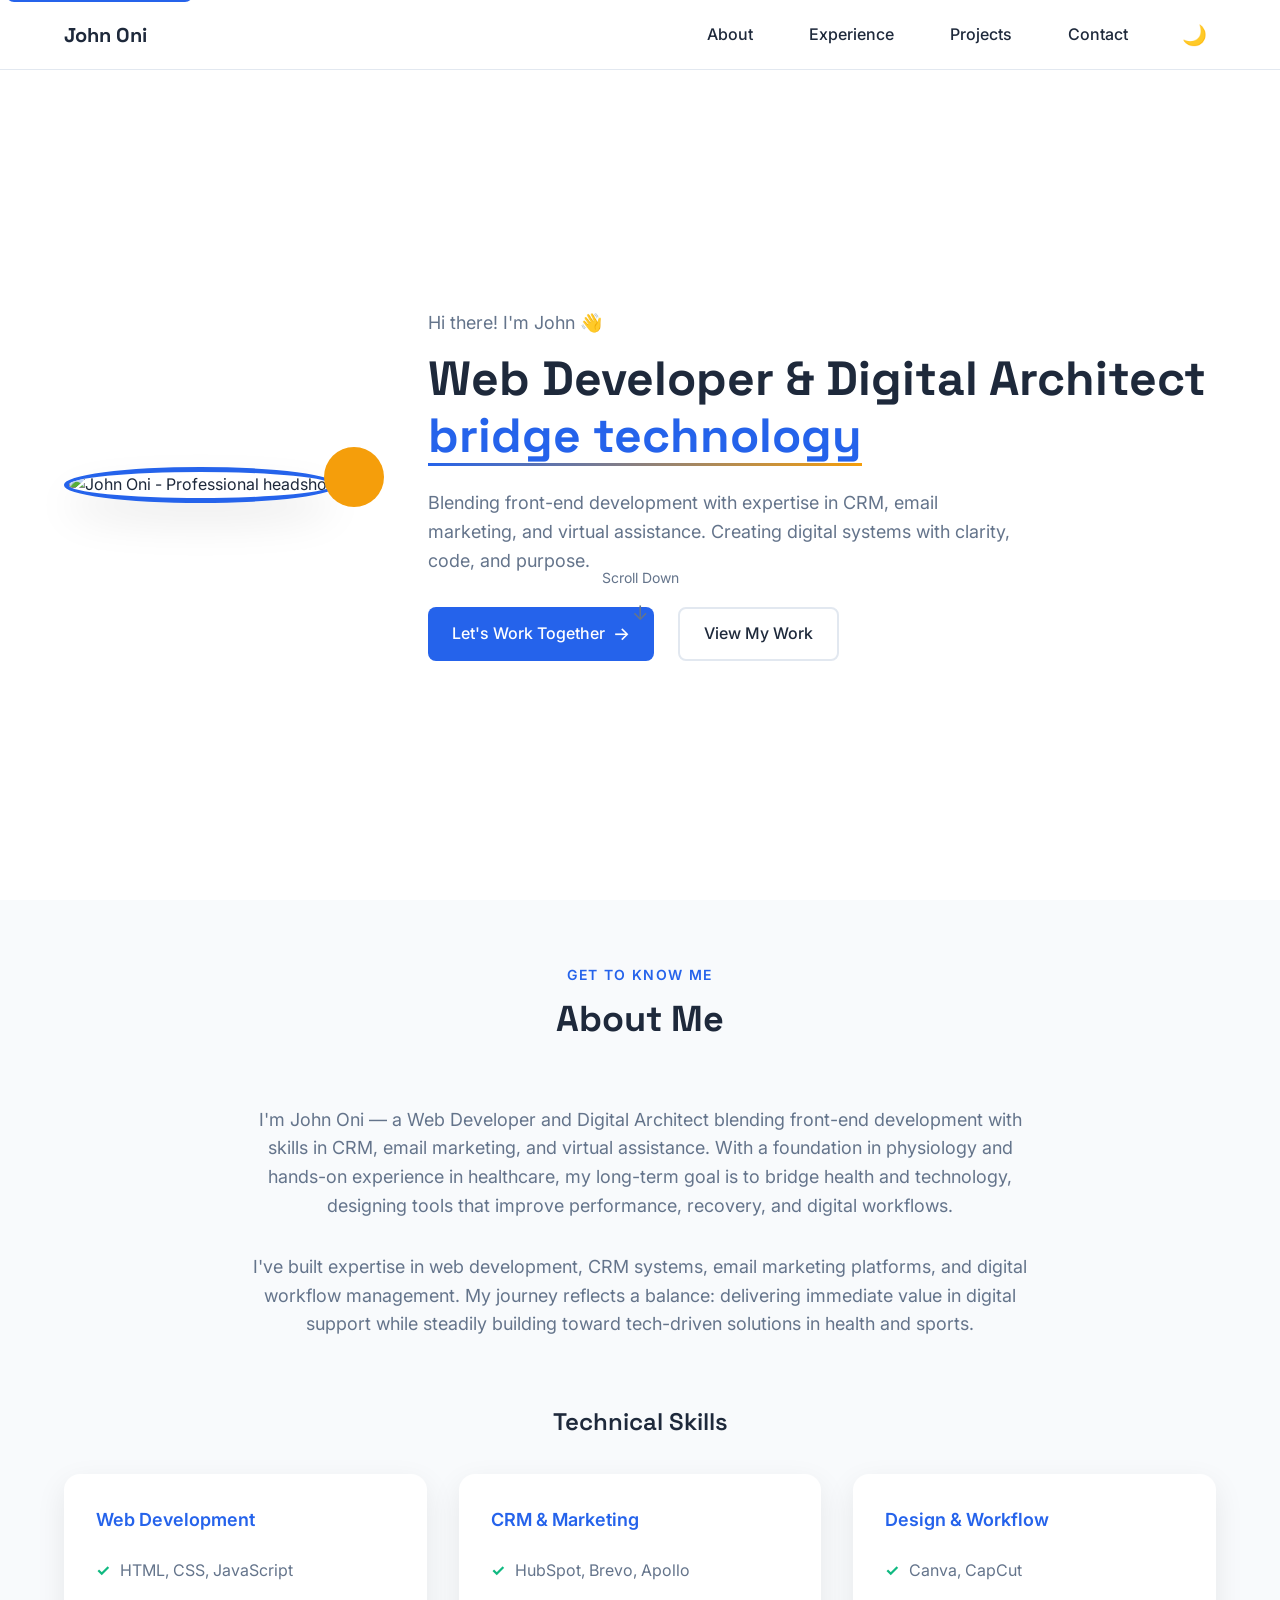
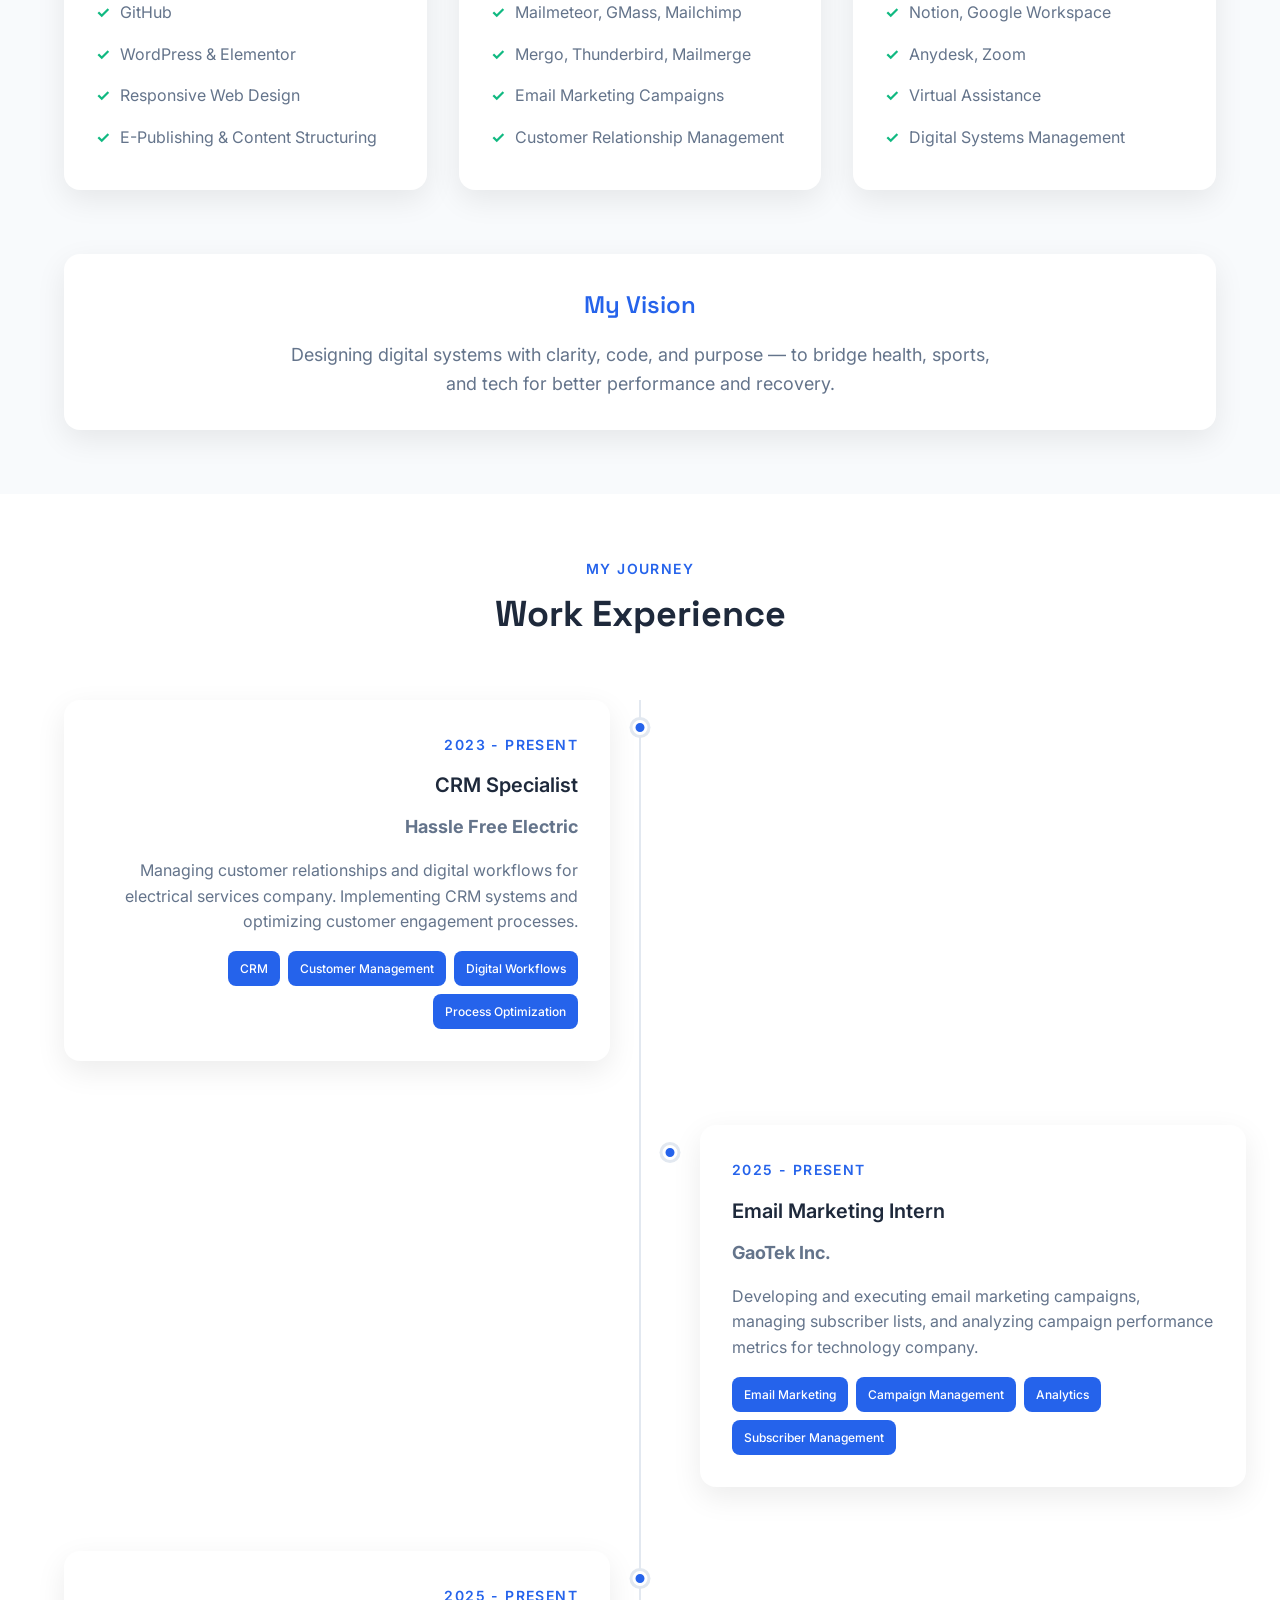
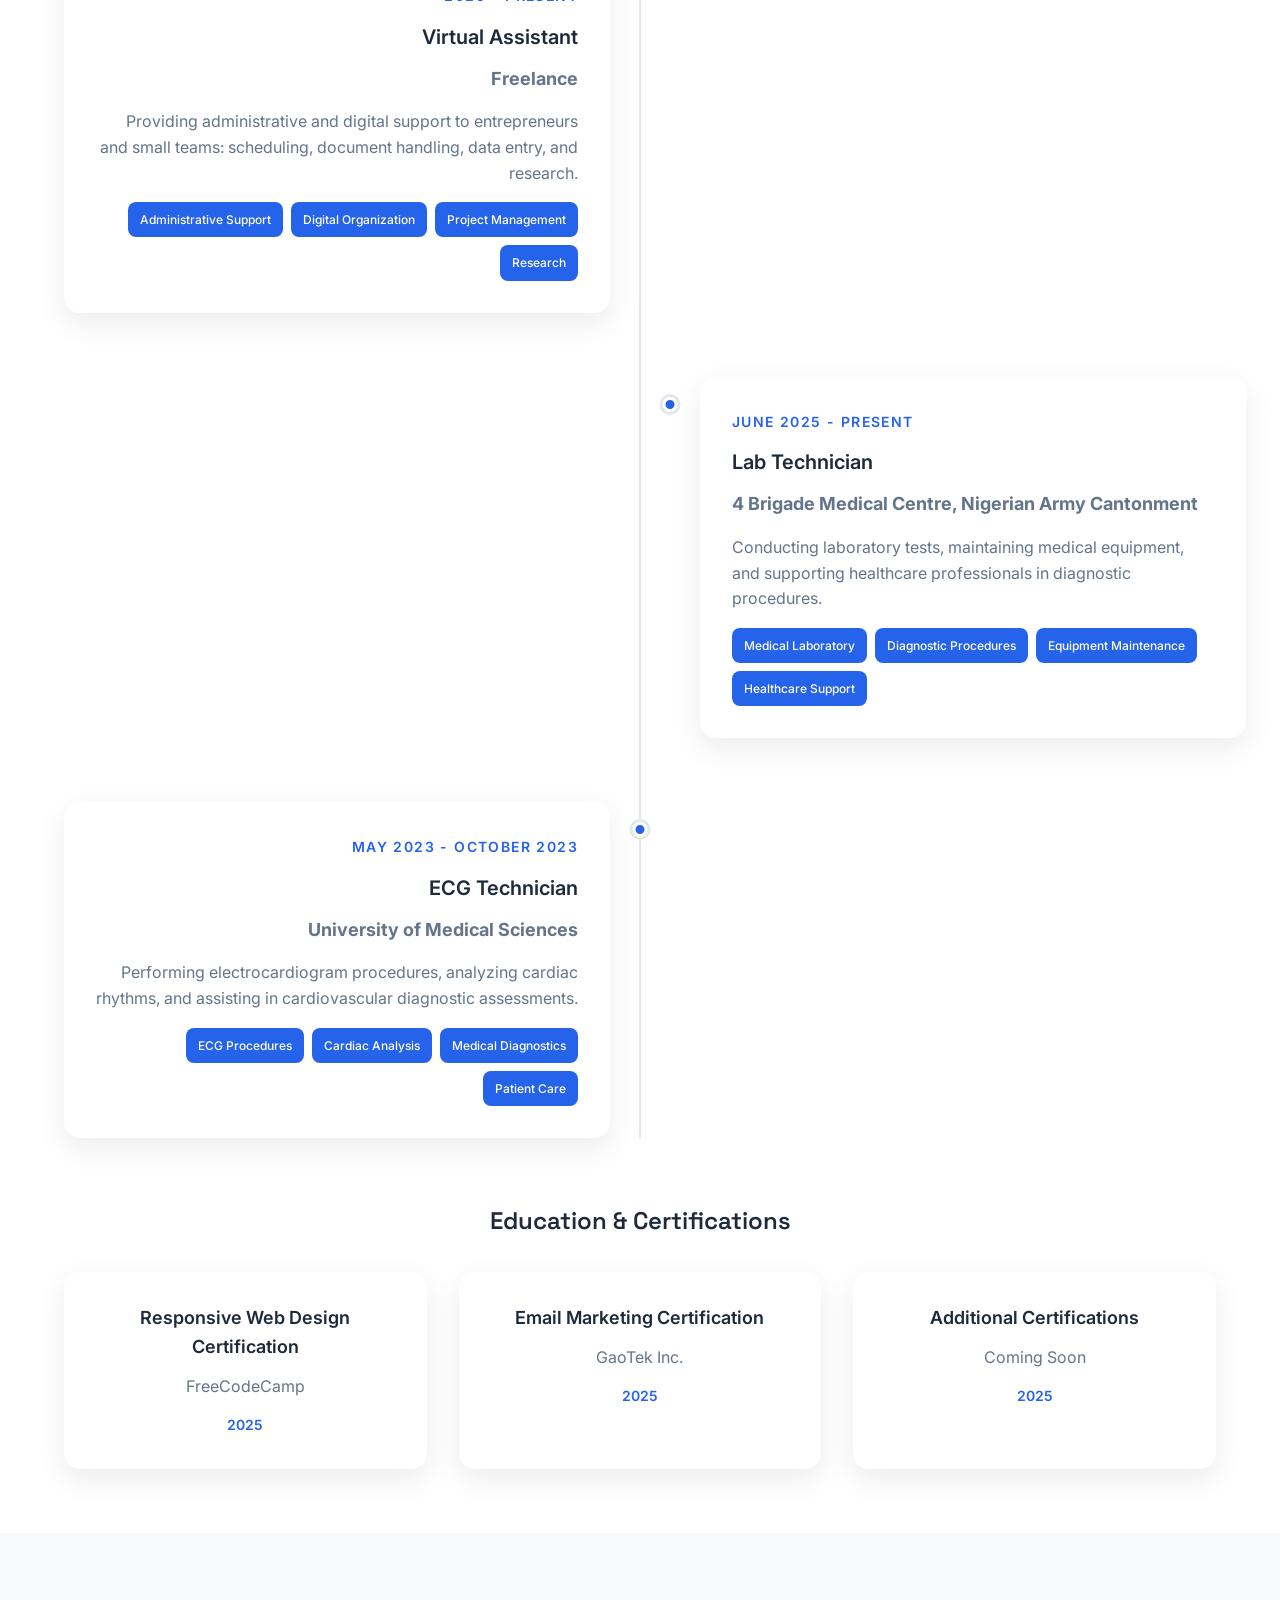
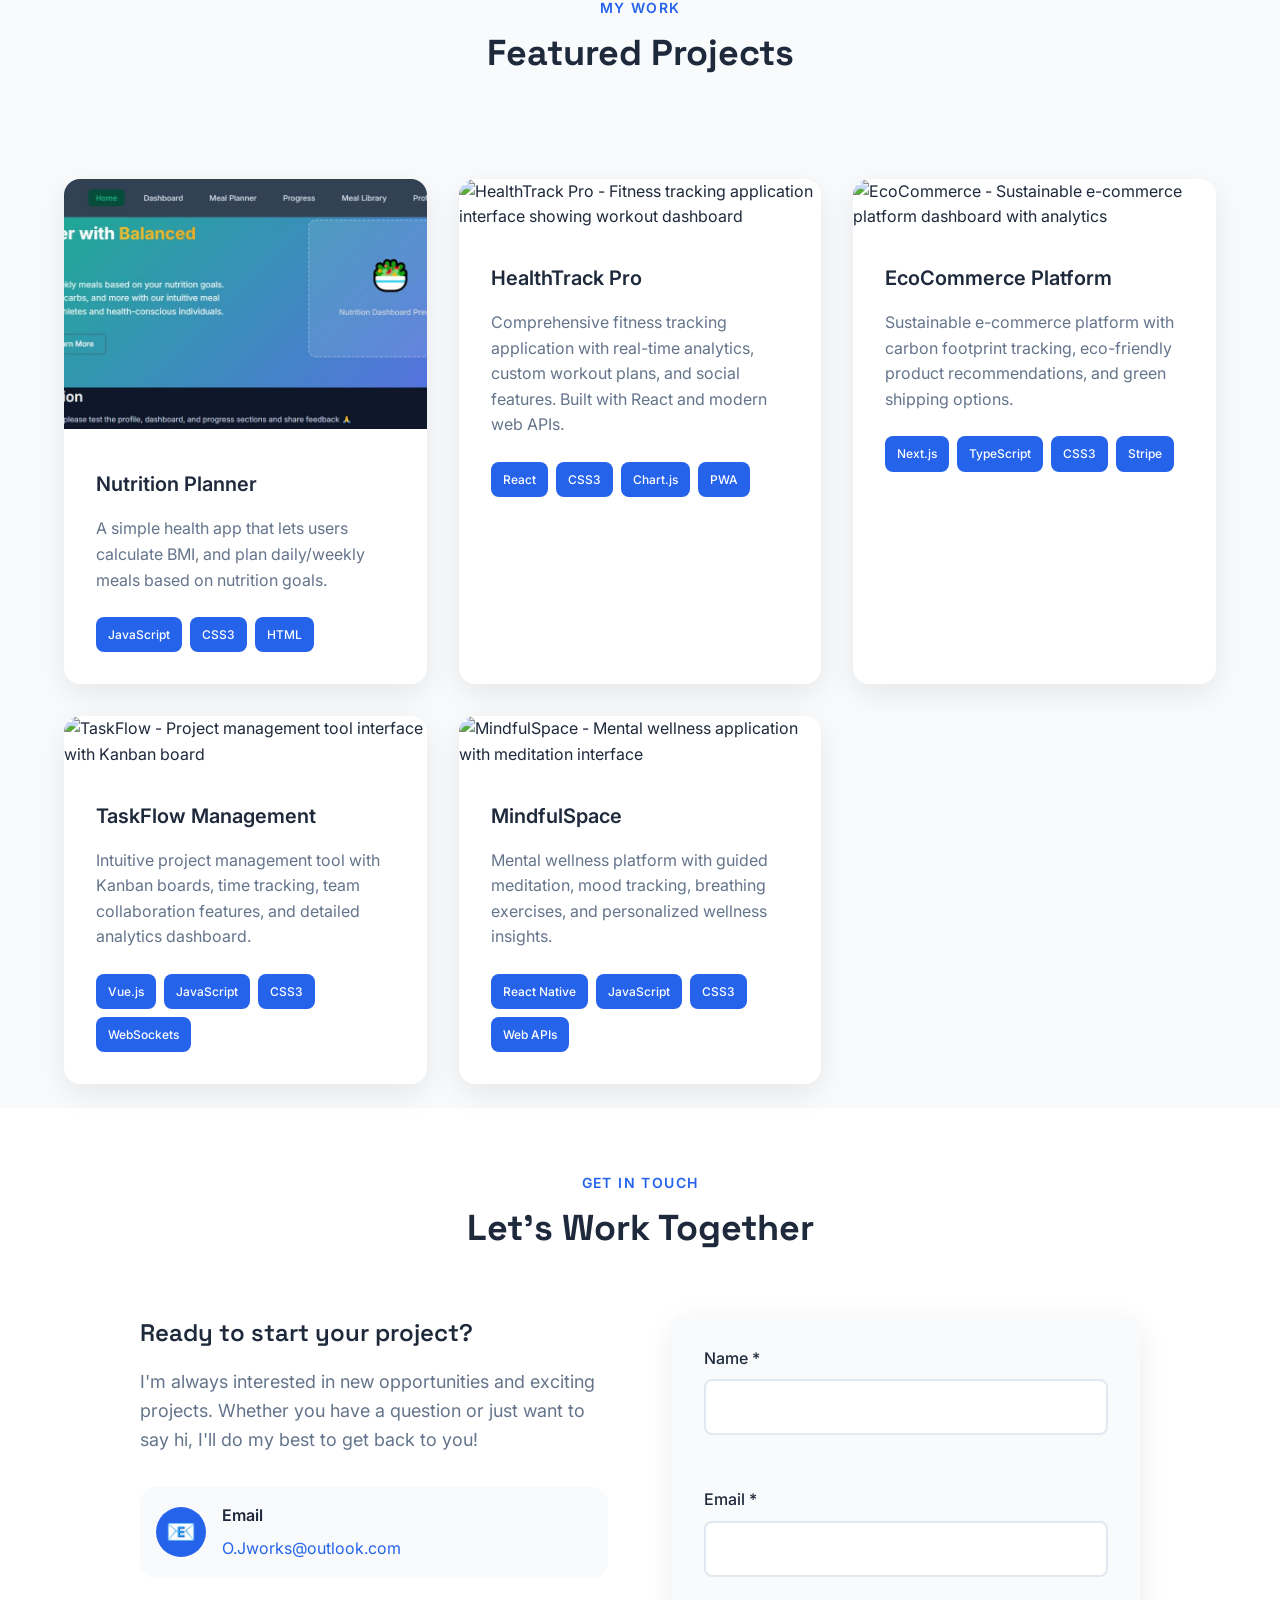
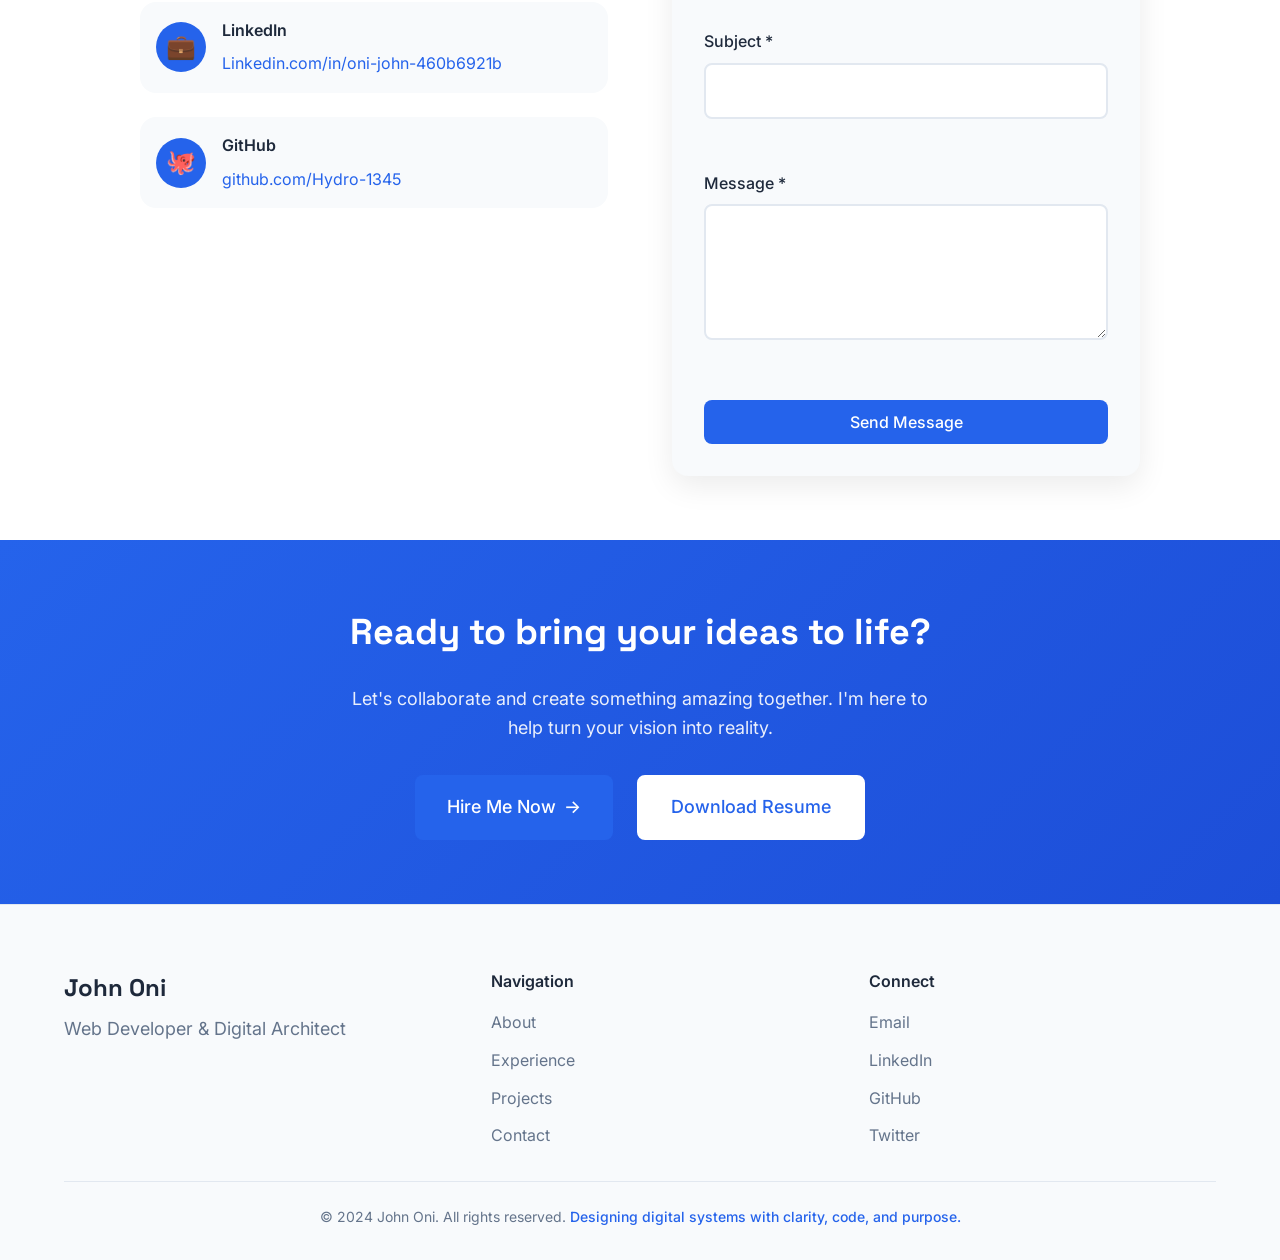
==== index.html @ 1f4ffe69 "Updated Portfolio with Nutrition Planner featured project & with a newly added image folder" ====
<!DOCTYPE html>
<html lang="en">
<head>
    <meta charset="UTF-8">
    <meta name="viewport" content="width=device-width, initial-scale=1.0">
    
    <!-- SEO Meta Tags -->
    <title>John Oni - Web Developer & Digital Architect | Portfolio</title>
    <meta name="description" content="John Oni is a Web Developer and Digital Architect blending front-end development with skills in CRM, email marketing, and virtual assistance. View my projects and get in touch.">
    <meta name="keywords" content="web developer, digital architect, CRM, email marketing, virtual assistant, health tech, JavaScript, HTML, CSS">
    <meta name="author" content="John Oni">
    <meta name="robots" content="index, follow">
    <meta name="theme-color" content="#3b82f6">
    
    <!-- Open Graph Tags -->
    <meta property="og:title" content="John Oni - Web Developer & Digital Architect">
    <meta property="og:description" content="Designing digital systems with clarity, code, and purpose — to bridge health, sports, and tech for better performance and recovery">
    <meta property="og:type" content="website">
    <meta property="og:url" content="https://johnoni.dev">
    <meta property="og:image" content="https://johnoni.dev/assets/profile-image.jpg">
    <meta property="og:image:alt" content="John Oni - Web Developer & Digital Architect">
    <meta property="og:site_name" content="John Oni Portfolio">
    
    <!-- Twitter Card Tags -->
    <meta name="twitter:card" content="summary_large_image">
    <meta name="twitter:title" content="John Oni - Web Developer & Digital Architect">
    <meta name="twitter:description" content="Designing digital systems with clarity, code, and purpose — to bridge health, sports, and tech for better performance and recovery">
    <meta name="twitter:image" content="https://johnoni.dev/assets/profile-image.jpg">
    <meta name="twitter:creator" content="@johnoni">
    
    <!-- Favicon -->
    <link rel="icon" type="image/x-icon" href="/favicon.ico">
    <link rel="apple-touch-icon" sizes="180x180" href="/apple-touch-icon.png">
    <link rel="icon" type="image/png" sizes="32x32" href="/favicon-32x32.png">
    <link rel="icon" type="image/png" sizes="16x16" href="/favicon-16x16.png">
    <link rel="manifest" href="/site.webmanifest">
    
    <!-- Google Fonts -->
    <link rel="preconnect" href="https://fonts.googleapis.com">
    <link rel="preconnect" href="https://fonts.gstatic.com" crossorigin>
    <link href="https://fonts.googleapis.com/css2?family=Inter:wght@300;400;500;600;700&family=Space+Grotesk:wght@400;500;600;700&display=swap" rel="stylesheet">
    
    <!-- Styles -->
    <link rel="stylesheet" href="style.css">
</head>
<body>
    <!-- Skip to content for accessibility -->
    <a href="#main" class="skip-link">Skip to main content</a>
    
    <!-- Header/Navigation -->
    <header class="header" id="header">
        <nav class="nav container" role="navigation" aria-label="Main navigation">
            <div class="nav__data">
                <a href="#home" class="nav__logo" aria-label="Homepage">
                    <span class="logo-text">John Oni</span>
                </a>
                
                <button class="nav__toggle" id="nav-toggle" aria-label="Toggle navigation menu" aria-expanded="false" aria-controls="nav-menu">
                    <span class="nav__toggle-icon"></span>
                    <span class="nav__toggle-icon"></span>
                    <span class="nav__toggle-icon"></span>
                </button>
            </div>
            
            <div class="nav__menu" id="nav-menu" role="menu">
                <ul class="nav__list">
                    <li class="nav__item">
                        <a href="#about" class="nav__link" role="menuitem">About</a>
                    </li>
                    <li class="nav__item">
                        <a href="#experience" class="nav__link" role="menuitem">Experience</a>
                    </li>
                    <li class="nav__item">
                        <a href="#projects" class="nav__link" role="menuitem">Projects</a>
                    </li>
                    <li class="nav__item">
                        <a href="#contact" class="nav__link" role="menuitem">Contact</a>
                    </li>
                    <li class="nav__item">
                        <button class="theme-toggle" id="theme-toggle" aria-label="Toggle dark/light theme">
                            <span class="theme-toggle__icon" aria-hidden="true">🌙</span>
                        </button>
                    </li>
                </ul>
            </div>
        </nav>
    </header>

    <!-- Main Content -->
    <main id="main">
        <!-- Hero Section -->
        <section class="hero section" id="home">
            <div class="hero__container container">
                <div class="hero__content">
                    <div class="hero__image-container">
                        <img src="https://images.unsplash.com/photo-1507003211169-0a1dd7228f2d?w=400&h=400&fit=crop&crop=face&auto=format&q=80" 
                             alt="John Oni - Professional headshot" 
                             class="hero__image"
                             loading="eager"
                             width="400"
                             height="400">
                        <div class="hero__image-decoration" aria-hidden="true"></div>
                    </div>
                    
                    <div class="hero__text">
                        <span class="hero__greeting">Hi there! I'm John 👋</span>
                        <h1 class="hero__title">
                            Web Developer & Digital Architect 
                            <span class="hero__highlight">bridging health, sports, and technology</span>
                        </h1>
                        <p class="hero__description">
                            Blending front-end development with expertise in CRM, email marketing, 
                            and virtual assistance. Creating digital systems with clarity, code, and purpose.
                        </p>
                        
                        <div class="hero__buttons">
                            <a href="#contact" class="btn btn--primary">
                                Let's Work Together
                                <span class="btn__icon" aria-hidden="true">→</span>
                            </a>
                            <a href="#projects" class="btn btn--secondary">
                                View My Work
                            </a>
                        </div>
                    </div>
                </div>
                
                <!-- Scroll indicator -->
                <div class="hero__scroll">
                    <a href="#about" class="hero__scroll-link" aria-label="Scroll to about section">
                        <span class="hero__scroll-text">Scroll Down</span>
                        <div class="hero__scroll-icon" aria-hidden="true">↓</div>
                    </a>
                </div>
            </div>
        </section>

        <!-- About Section -->
        <section class="about section" id="about">
            <div class="container">
                <div class="section__header">
                    <span class="section__subtitle">Get To Know Me</span>
                    <h2 class="section__title">About Me</h2>
                </div>
                
                <div class="about__container">
                    <div class="about__content">
                        <div class="about__text">
                            <p class="about__description">
                                I'm John Oni — a Web Developer and Digital Architect blending front-end development 
                                with skills in CRM, email marketing, and virtual assistance. With a foundation in 
                                physiology and hands-on experience in healthcare, my long-term goal is to bridge 
                                health and technology, designing tools that improve performance, recovery, and digital workflows.
                            </p>
                            <p class="about__description">
                                I've built expertise in web development, CRM systems, email marketing platforms, 
                                and digital workflow management. My journey reflects a balance: delivering immediate 
                                value in digital support while steadily building toward tech-driven solutions in health and sports.
                            </p>
                            
                            <!-- Skills Grid -->
                            <div class="about__skills">
                                <h3 class="skills__title">Technical Skills</h3>
                                <div class="skills__grid">
                                    <div class="skill__category">
                                        <h4 class="skill__category-title">Web Development</h4>
                                        <ul class="skill__list">
                                            <li>HTML, CSS, JavaScript</li>
                                            <li>GitHub</li>
                                            <li>WordPress & Elementor</li>
                                            <li>Responsive Web Design</li>
                                            <li>E-Publishing & Content Structuring</li>
                                        </ul>
                                    </div>
                                    <div class="skill__category">
                                        <h4 class="skill__category-title">CRM & Marketing</h4>
                                        <ul class="skill__list">
                                            <li>HubSpot, Brevo, Apollo</li>
                                            <li>Mailmeteor, GMass, Mailchimp</li>
                                            <li>Mergo, Thunderbird, Mailmerge</li>
                                            <li>Email Marketing Campaigns</li>
                                            <li>Customer Relationship Management</li>
                                        </ul>
                                    </div>
                                    <div class="skill__category">
                                        <h4 class="skill__category-title">Design & Workflow</h4>
                                        <ul class="skill__list">
                                            <li>Canva, CapCut</li>
                                            <li>Notion, Google Workspace</li>
                                            <li>Anydesk, Zoom</li>
                                            <li>Virtual Assistance</li>
                                            <li>Digital Systems Management</li>
                                        </ul>
                                    </div>
                                </div>
                            </div>
                            
                            <!-- Vision Statement -->
                            <div class="about__vision">
                                <h3 class="vision__title">My Vision</h3>
                                <p class="vision__text">
                                    Designing digital systems with clarity, code, and purpose — to bridge health, 
                                    sports, and tech for better performance and recovery.
                                </p>
                            </div>
                        </div>
                    </div>
                </div>
            </div>
        </section>

        <!-- Experience Section -->
        <section class="experience section" id="experience">
            <div class="container">
                <div class="section__header">
                    <span class="section__subtitle">My Journey</span>
                    <h2 class="section__title">Work Experience</h2>
                </div>
                
                <div class="experience__container">
                    <!-- Experience Timeline -->
                    <div class="timeline" role="list">
                        <div class="timeline__item" role="listitem">
                            <div class="timeline__marker" aria-hidden="true"></div>
                            <div class="timeline__content">
                                <time class="timeline__period" datetime="2023">2023 - Present</time>
                                <h3 class="timeline__title">CRM Specialist</h3>
                                <h4 class="timeline__company">Hassle Free Electric</h4>
                                <p class="timeline__description">
                                    Managing customer relationships and digital workflows for electrical services company. 
                                    Implementing CRM systems and optimizing customer engagement processes.
                                </p>
                                <div class="timeline__technologies">
                                    <span class="tech-tag">CRM</span>
                                    <span class="tech-tag">Customer Management</span>
                                    <span class="tech-tag">Digital Workflows</span>
                                    <span class="tech-tag">Process Optimization</span>
                                </div>
                            </div>
                        </div>
                        
                        <div class="timeline__item" role="listitem">
                            <div class="timeline__marker" aria-hidden="true"></div>
                            <div class="timeline__content">
                                <time class="timeline__period" datetime="2025">2025 - Present</time>
                                <h3 class="timeline__title">Email Marketing Intern</h3>
                                <h4 class="timeline__company">GaoTek Inc.</h4>
                                <p class="timeline__description">
                                    Developing and executing email marketing campaigns, managing subscriber lists, 
                                    and analyzing campaign performance metrics for technology company.
                                </p>
                                <div class="timeline__technologies">
                                    <span class="tech-tag">Email Marketing</span>
                                    <span class="tech-tag">Campaign Management</span>
                                    <span class="tech-tag">Analytics</span>
                                    <span class="tech-tag">Subscriber Management</span>
                                </div>
                            </div>
                        </div>
                        
                        <div class="timeline__item" role="listitem">
                            <div class="timeline__marker" aria-hidden="true"></div>
                            <div class="timeline__content">
                                <time class="timeline__period" datetime="2025">2025 - Present</time>
                                <h3 class="timeline__title">Virtual Assistant</h3>
                                <h4 class="timeline__company">Freelance</h4>
                                <p class="timeline__description">
                                    Providing administrative and digital support to entrepreneurs and small teams: 
                                    scheduling, document handling, data entry, and research.
                                </p>
                                <div class="timeline__technologies">
                                    <span class="tech-tag">Administrative Support</span>
                                    <span class="tech-tag">Digital Organization</span>
                                    <span class="tech-tag">Project Management</span>
                                    <span class="tech-tag">Research</span>
                                </div>
                            </div>
                        </div>
                        
                        <div class="timeline__item" role="listitem">
                            <div class="timeline__marker" aria-hidden="true"></div>
                            <div class="timeline__content">
                                <time class="timeline__period" datetime="2025">June 2025 - Present</time>
                                <h3 class="timeline__title">Lab Technician</h3>
                                <h4 class="timeline__company">4 Brigade Medical Centre, Nigerian Army Cantonment</h4>
                                <p class="timeline__description">
                                    Conducting laboratory tests, maintaining medical equipment, and supporting 
                                    healthcare professionals in diagnostic procedures.
                                </p>
                                <div class="timeline__technologies">
                                    <span class="tech-tag">Medical Laboratory</span>
                                    <span class="tech-tag">Diagnostic Procedures</span>
                                    <span class="tech-tag">Equipment Maintenance</span>
                                    <span class="tech-tag">Healthcare Support</span>
                                </div>
                            </div>
                        </div>
                        
                        <div class="timeline__item" role="listitem">
                            <div class="timeline__marker" aria-hidden="true"></div>
                            <div class="timeline__content">
                                <time class="timeline__period" datetime="2023">May 2023 - October 2023</time>
                                <h3 class="timeline__title">ECG Technician</h3>
                                <h4 class="timeline__company">University of Medical Sciences</h4>
                                <p class="timeline__description">
                                    Performing electrocardiogram procedures, analyzing cardiac rhythms, 
                                    and assisting in cardiovascular diagnostic assessments.
                                </p>
                                <div class="timeline__technologies">
                                    <span class="tech-tag">ECG Procedures</span>
                                    <span class="tech-tag">Cardiac Analysis</span>
                                    <span class="tech-tag">Medical Diagnostics</span>
                                    <span class="tech-tag">Patient Care</span>
                                </div>
                            </div>
                        </div>
                    </div>
                    
                    <!-- Education -->
                    <div class="education">
                        <h3 class="education__title">Education & Certifications</h3>
                        <div class="education__grid">
                            <div class="education__item">
                                <h4 class="education__degree">Responsive Web Design Certification</h4>
                                <p class="education__school">FreeCodeCamp</p>
                                <time class="education__period" datetime="2024">2025</time>
                            </div>
                            <div class="education__item">
                                <h4 class="education__degree">Email Marketing Certification</h4>
                                <p class="education__school">GaoTek Inc.</p>
                                <time class="education__period" datetime="2025">2025</time>
                            </div>
                            <div class="education__item">
                                <h4 class="education__degree">Additional Certifications</h4>
                                <p class="education__school">Coming Soon</p>
                                <time class="education__period" datetime="2025">2025</time>
                            </div>
                        </div>
                    </div>
                </div>
            </div>
        </section>

        <!-- Projects Section -->
        <section class="projects section" id="projects">
            <div class="container">
                <div class="section__header">
                    <span class="section__subtitle">My Work</span>
                    <h2 class="section__title">Featured Projects</h2>
                </div>
                
                <div class="projects__container">

  <!-- Project Card 1-->
  <article class="project__card">
    <div class="project__image-container">
        <img src="images/nutrition-planner.jpg" 
             alt="Nutrition Planner page screenshot" 
             class="project__image"
             loading="lazy"
             width="800"
             height="600">
        <div class="project__overlay">
            <div class="project__links">
                <a href="https://hydro-1345.github.io/Nutrition-planner/" 
                   class="project__link" 
                   target="_blank" 
                   rel="noopener noreferrer"
                   aria-label="View MindfulSpace live demo">
                    <span aria-hidden="true">🔗</span> Live Demo
                </a>
                <a href="https://github.com/hydro-1345/Nutrition-planner" 
                   class="project__link" 
                   target="_blank" 
                   rel="noopener noreferrer"
                   aria-label="View MindfulSpace source code">
                    <span aria-hidden="true">🔗</span> View Code
                </a>
            </div>
        </div>
    </div>
    <div class="project__content">
        <h3 class="project__title">Nutrition Planner</h3>
        <p class="project__description">
            A simple health app that lets users calculate BMI, 
            and plan daily/weekly meals based on nutrition goals.
        </p>
        <div class="project__technologies">
            <span class="tech-tag">JavaScript</span>
            <span class="tech-tag">CSS3</span>
            <span class="tech-tag">HTML </span>
        </div>
    </div>
</article>

                    <!-- Project Card 2 -->
                    <article class="project__card">
                        <div class="project__image-container">
                            <img src="https://images.unsplash.com/photo-1551650975-87deedd944c3?w=800&h=600&fit=crop&auto=format&q=80" 
                                 alt="HealthTrack Pro - Fitness tracking application interface showing workout dashboard" 
                                 class="project__image"
                                 loading="lazy"
                                 width="800"
                                 height="600">
                            <div class="project__overlay">
                                <div class="project__links">
                                    <a href="https://healthtrack-demo.vercel.app" 
                                       class="project__link" 
                                       target="_blank" 
                                       rel="noopener noreferrer"
                                       aria-label="View HealthTrack Pro live demo">
                                        <span aria-hidden="true">🔗</span> Live Demo
                                    </a>
                                    <a href="https://github.com/johnoni/healthtrack-pro" 
                                       class="project__link" 
                                       target="_blank" 
                                       rel="noopener noreferrer"
                                       aria-label="View HealthTrack Pro source code">
                                        <span aria-hidden="true">🔗</span> View Code
                                    </a>
                                </div>
                            </div>
                        </div>
                        <div class="project__content">
                            <h3 class="project__title">HealthTrack Pro</h3>
                            <p class="project__description">
                                Comprehensive fitness tracking application with real-time analytics, 
                                custom workout plans, and social features. Built with React and modern web APIs.
                            </p>
                            <div class="project__technologies">
                                <span class="tech-tag">React</span>
                                <span class="tech-tag">CSS3</span>
                                <span class="tech-tag">Chart.js</span>
                                <span class="tech-tag">PWA</span>
                            </div>
                        </div>
                    </article>
                    
                    <!-- Project Card 3 -->
                    <article class="project__card">
                        <div class="project__image-container">
                            <img src="https://images.unsplash.com/photo-1460925895917-afdab827c52f?w=800&h=600&fit=crop&auto=format&q=80" 
                                 alt="EcoCommerce - Sustainable e-commerce platform dashboard with analytics" 
                                 class="project__image"
                                 loading="lazy"
                                 width="800"
                                 height="600">
                            <div class="project__overlay">
                                <div class="project__links">
                                    <a href="https://ecocommerce-demo.netlify.app" 
                                       class="project__link" 
                                       target="_blank" 
                                       rel="noopener noreferrer"
                                       aria-label="View EcoCommerce live demo">
                                        <span aria-hidden="true">🔗</span> Live Demo
                                    </a>
                                    <a href="https://github.com/johnoni/ecocommerce" 
                                       class="project__link" 
                                       target="_blank" 
                                       rel="noopener noreferrer"
                                       aria-label="View EcoCommerce source code">
                                        <span aria-hidden="true">🔗</span> View Code
                                    </a>
                                </div>
                            </div>
                        </div>
                        <div class="project__content">
                            <h3 class="project__title">EcoCommerce Platform</h3>
                            <p class="project__description">
                                Sustainable e-commerce platform with carbon footprint tracking, 
                                eco-friendly product recommendations, and green shipping options.
                            </p>
                            <div class="project__technologies">
                                <span class="tech-tag">Next.js</span>
                                <span class="tech-tag">TypeScript</span>
                                <span class="tech-tag">CSS3</span>
                                <span class="tech-tag">Stripe</span>
                            </div>
                        </div>
                    </article>
                    
                    <!-- Project Card 4 -->
                    <article class="project__card">
                        <div class="project__image-container">
                            <img src="https://images.unsplash.com/photo-1551288049-bebda4e38f71?w=800&h=600&fit=crop&auto=format&q=80" 
                                 alt="TaskFlow - Project management tool interface with Kanban board" 
                                 class="project__image"
                                 loading="lazy"
                                 width="800"
                                 height="600">
                            <div class="project__overlay">
                                <div class="project__links">
                                    <a href="https://taskflow-demo.vercel.app" 
                                       class="project__link" 
                                       target="_blank" 
                                       rel="noopener noreferrer"
                                       aria-label="View TaskFlow live demo">
                                        <span aria-hidden="true">🔗</span> Live Demo
                                    </a>
                                    <a href="https://github.com/johnoni/taskflow" 
                                       class="project__link" 
                                       target="_blank" 
                                       rel="noopener noreferrer"
                                       aria-label="View TaskFlow source code">
                                        <span aria-hidden="true">🔗</span> View Code
                                    </a>
                                </div>
                            </div>
                        </div>
                        <div class="project__content">
                            <h3 class="project__title">TaskFlow Management</h3>
                            <p class="project__description">
                                Intuitive project management tool with Kanban boards, time tracking, 
                                team collaboration features, and detailed analytics dashboard.
                            </p>
                            <div class="project__technologies">
                                <span class="tech-tag">Vue.js</span>
                                <span class="tech-tag">JavaScript</span>
                                <span class="tech-tag">CSS3</span>
                                <span class="tech-tag">WebSockets</span>
                            </div>
                        </div>
                    </article>
                    
                    <!-- Project Card 5-->
                    <article class="project__card">
                        <div class="project__image-container">
                            <img src="https://images.unsplash.com/photo-1512486130939-2c4f79935e4f?w=800&h=600&fit=crop&auto=format&q=80" 
                                 alt="MindfulSpace - Mental wellness application with meditation interface" 
                                 class="project__image"
                                 loading="lazy"
                                 width="800"
                                 height="600">
                            <div class="project__overlay">
                                <div class="project__links">
                                    <a href="https://mindfulspace-demo.netlify.app" 
                                       class="project__link" 
                                       target="_blank" 
                                       rel="noopener noreferrer"
                                       aria-label="View MindfulSpace live demo">
                                        <span aria-hidden="true">🔗</span> Live Demo
                                    </a>
                                    <a href="https://github.com/johnoni/mindfulspace" 
                                       class="project__link" 
                                       target="_blank" 
                                       rel="noopener noreferrer"
                                       aria-label="View MindfulSpace source code">
                                        <span aria-hidden="true">🔗</span> View Code
                                    </a>
                                </div>
                            </div>
                        </div>
                        <div class="project__content">
                            <h3 class="project__title">MindfulSpace</h3>
                            <p class="project__description">
                                Mental wellness platform with guided meditation, mood tracking, 
                                breathing exercises, and personalized wellness insights.
                            </p>
                            <div class="project__technologies">
                                <span class="tech-tag">React Native</span>
                                <span class="tech-tag">JavaScript</span>
                                <span class="tech-tag">CSS3</span>
                                <span class="tech-tag">Web APIs</span>
                            </div>
                        </div>
                    </article>
                </div>
            </div>
        </section>

        <!-- Contact Section -->
        <section class="contact section" id="contact">
            <div class="container">
                <div class="section__header">
                    <span class="section__subtitle">Get In Touch</span>
                    <h2 class="section__title">Let's Work Together</h2>
                </div>
                
                <div class="contact__container">
                    <div class="contact__content">
                        <div class="contact__info">
                            <h3 class="contact__info-title">Ready to start your project?</h3>
                            <p class="contact__info-description">
                                I'm always interested in new opportunities and exciting projects. 
                                Whether you have a question or just want to say hi, I'll do my best 
                                to get back to you!
                            </p>
                            
                            <div class="contact__details">
                                <div class="contact__detail">
                                    <span class="contact__detail-icon" aria-hidden="true">📧</span>
                                    <div class="contact__detail-info">
                                        <h4 class="contact__detail-title">Email</h4>
                                        <a href="mailto:O.Jworks@outlook.com" class="contact__detail-link">
                                            O.Jworks@outlook.com
                                        </a>
                                    </div>
                                </div>
                                
                                <div class="contact__detail">
                                    <span class="contact__detail-icon" aria-hidden="true">💼</span>
                                    <div class="contact__detail-info">
                                        <h4 class="contact__detail-title">LinkedIn</h4>
                                        <a href="https://www.linkedin.com/in/oni-john-460b6921b" 
                                           class="contact__detail-link" 
                                           target="_blank" 
                                           rel="noopener noreferrer">
                                           Linkedin.com/in/oni-john-460b6921b
                                        </a>
                                    </div>
                                </div>
                                
                                <div class="contact__detail">
                                    <span class="contact__detail-icon" aria-hidden="true">🐙</span>
                                    <div class="contact__detail-info">
                                        <h4 class="contact__detail-title">GitHub</h4>
                                        <a href="https://github.com/Hydro-1345" 
                                           class="contact__detail-link" 
                                           target="_blank" 
                                           rel="noopener noreferrer">
                                            github.com/Hydro-1345
                                        </a>
                                    </div>
                                </div>
                            </div>
                        </div>
                        
                        <div class="contact__form-container">
                            <form action="https://formspree.io/f/xnnbovvz" method="POST" class="contact__form" id="contact-form">
                                <!-- Hidden fields for Formspree -->
                                <input type="hidden" name="_next" value="https://johnoni.dev/#contact">
                                <input type="hidden" name="_subject" value="New Contact Form Submission - John Oni Portfolio">
                                <input type="hidden" name="_captcha" value="false">
                                <input type="hidden" name="_template" value="table">
                                
                                <div class="form__group">
                                    <label for="name" class="form__label">Name *</label>
                                    <input type="text" 
                                           id="name" 
                                           name="name" 
                                           class="form__input" 
                                           required 
                                           aria-describedby="name-error"
                                           autocomplete="name">
                                    <span class="form__error" id="name-error" role="alert"></span>
                                </div>
                                
                                <div class="form__group">
                                    <label for="email" class="form__label">Email *</label>
                                    <input type="email" 
                                           id="email" 
                                           name="email" 
                                           class="form__input" 
                                           required 
                                           aria-describedby="email-error"
                                           autocomplete="email">
                                    <span class="form__error" id="email-error" role="alert"></span>
                                </div>
                                
                                <div class="form__group">
                                    <label for="subject" class="form__label">Subject *</label>
                                    <input type="text" 
                                           id="subject" 
                                           name="subject" 
                                           class="form__input" 
                                           required 
                                           aria-describedby="subject-error">
                                    <span class="form__error" id="subject-error" role="alert"></span>
                                </div>
                                
                                <div class="form__group">
                                    <label for="message" class="form__label">Message *</label>
                                    <textarea id="message" 
                                              name="message" 
                                              class="form__textarea" 
                                              rows="5" 
                                              required 
                                              aria-describedby="message-error"></textarea>
                                    <span class="form__error" id="message-error" role="alert"></span>
                                </div>
                                
                                <button type="submit" class="btn btn--primary btn--full">
                                    <span class="btn__text">Send Message</span>
                                    <span class="btn__loader" style="display: none;" aria-hidden="true">Sending...</span>
                                </button>
                            </form>
                            
                            <div class="form__success" id="form-success" style="display: none;" role="alert">
                                <span class="success__icon" aria-hidden="true">✅</span>
                                <h3 class="success__title">Message Sent!</h3>
                                <p class="success__text">Thank you for your message. I'll get back to you soon!</p>
                            </div>
                        </div>
                    </div>
                </div>
            </div>
        </section>

        <!-- Call to Action Section -->
        <section class="cta section">
            <div class="container">
                <div class="cta__container">
                    <div class="cta__content">
                        <h2 class="cta__title">Ready to bring your ideas to life?</h2>
                        <p class="cta__description">
                            Let's collaborate and create something amazing together. 
                            I'm here to help turn your vision into reality.
                        </p>
                        <div class="cta__buttons">
                            <a href="#contact" class="btn btn--primary btn--large">
                                Hire Me Now
                                <span class="btn__icon" aria-hidden="true">→</span>
                            </a>
                            <a href="https://drive.google.com/file/d/10hi72KJ4sBc6tMkFU8zopzUc_ti67kyt/view?usp=drivesdk" 
                               class="btn btn--secondary btn--large" 
                               download="John-Oni-Resume.pdf"
                               aria-label="Download John Oni's resume (PDF)">
                                Download Resume
                            </a>
                        </div>
                    </div>
                </div>
            </div>
        </section>
    </main>

    <!-- Footer -->
    <footer class="footer">
        <div class="container">
            <div class="footer__container">
                <div class="footer__content">
                    <div class="footer__brand">
                        <h3 class="footer__title">John Oni</h3>
                        <p class="footer__subtitle">Web Developer & Digital Architect</p>
                    </div>
                    
                    <nav class="footer__links" aria-label="Footer navigation">
                        <div class="footer__group">
                            <h4 class="footer__group-title">Navigation</h4>
                            <ul class="footer__list">
                                <li><a href="#about" class="footer__link">About</a></li>
                                <li><a href="#experience" class="footer__link">Experience</a></li>
                                <li><a href="#projects" class="footer__link">Projects</a></li>
                                <li><a href="#contact" class="footer__link">Contact</a></li>
                            </ul>
                        </div>
                        
                        <div class="footer__group">
                            <h4 class="footer__group-title">Connect</h4>
                            <ul class="footer__list">
                                <li>
                                    <a href="mailto:O.Jworks@outlook.com" class="footer__link">
                                        Email
                                    </a>
                                </li>
                                <li>
                                    <a href="https://www.linkedin.com/in/oni-john-460b6921b" 
                                       class="footer__link" 
                                       target="_blank" 
                                       rel="noopener noreferrer">
                                        LinkedIn
                                    </a>
                                </li>
                                <li>
                                    <a href="https://github.com/Hydro-1345" 
                                       class="footer__link" 
                                       target="_blank" 
                                       rel="noopener noreferrer">
                                        GitHub
                                    </a>
                                </li>
                                <li>
                                    <a href="https://twitter.com/johnayodele23" 
                                       class="footer__link" 
                                       target="_blank" 
                                       rel="noopener noreferrer">
                                        Twitter
                                    </a>
                                </li>
                            </ul>
                        </div>
                    </nav>
                </div>
                
                <div class="footer__bottom">
                    <p class="footer__copy">
                        © 2024 John Oni. All rights reserved. 
                        <span class="footer__tagline">Designing digital systems with clarity, code, and purpose.</span>
                    </p>
                </div>
            </div>
        </div>
    </footer>

    <!-- Back to top button -->
    <button class="back-to-top" id="back-to-top" aria-label="Back to top">
        <span aria-hidden="true">↑</span>
    </button>

    <!-- JavaScript -->
    <script src="script.js"></script>
</body>
</html>
---- style.css ----
/* ===== CSS CUSTOM PROPERTIES ===== */
:root {
  /* Colors */
  --primary-color: #2563eb;
  --primary-color-alt: #1d4ed8;
  --secondary-color: #64748b;
  --accent-color: #f59e0b;
  --success-color: #10b981;
  --error-color: #ef4444;
  
  /* Light theme colors */
  --bg-color: #ffffff;
  --bg-color-alt: #f8fafc;
  --text-color: #1e293b;
  --text-color-light: #64748b;
  --border-color: #e2e8f0;
  --shadow-color: rgba(0, 0, 0, 0.08);
  --shadow-color-hover: rgba(0, 0, 0, 0.12);
  
  /* Typography */
  --font-family: 'Inter', -apple-system, BlinkMacSystemFont, 'Segoe UI', Roboto, sans-serif;
  --font-family-heading: 'Space Grotesk', -apple-system, BlinkMacSystemFont, 'Segoe UI', Roboto, sans-serif;
  --font-size-xs: 0.75rem;
  --font-size-sm: 0.875rem;
  --font-size-base: 1rem;
  --font-size-lg: 1.125rem;
  --font-size-xl: 1.25rem;
  --font-size-2xl: 1.5rem;
  --font-size-3xl: 1.875rem;
  --font-size-4xl: 2.25rem;
  --font-size-5xl: 3rem;
  
  /* Spacing */
  --spacing-xs: 0.5rem;
  --spacing-sm: 0.75rem;
  --spacing-md: 1rem;
  --spacing-lg: 1.5rem;
  --spacing-xl: 2rem;
  --spacing-2xl: 3rem;
  --spacing-3xl: 4rem;
  
  /* Layout */
  --container-width: 1200px;
  --border-radius: 0.5rem;
  --border-radius-lg: 1rem;
  --transition: all 0.3s cubic-bezier(0.4, 0, 0.2, 1);
  --header-height: 70px;
  
  /* Z-index */
  --z-tooltip: 10;
  --z-fixed: 100;
  --z-modal: 1000;
}

/* Dark theme */
[data-theme="dark"] {
  --bg-color: #0f172a;
  --bg-color-alt: #1e293b;
  --text-color: #f1f5f9;
  --text-color-light: #94a3b8;
  --border-color: #334155;
  --shadow-color: rgba(0, 0, 0, 0.25);
  --shadow-color-hover: rgba(0, 0, 0, 0.35);
}

/* ===== BASE STYLES ===== */
*,
*::before,
*::after {
  margin: 0;
  padding: 0;
  box-sizing: border-box;
}

html {
  scroll-behavior: smooth;
  font-size: 16px;
  -webkit-text-size-adjust: 100%;
  text-size-adjust: 100%;
}

body {
  font-family: var(--font-family);
  font-size: var(--font-size-base);
  color: var(--text-color);
  background-color: var(--bg-color);
  line-height: 1.6;
  transition: var(--transition);
  -webkit-font-smoothing: antialiased;
  -moz-osx-font-smoothing: grayscale;
  text-rendering: optimizeLegibility;
}

/* ===== ACCESSIBILITY ===== */
.skip-link {
  position: absolute;
  top: -40px;
  left: 6px;
  background: var(--primary-color);
  color: white;
  padding: 8px 16px;
  text-decoration: none;
  border-radius: var(--border-radius);
  z-index: var(--z-modal);
  font-weight: 500;
  transition: top 0.3s ease;
}

.skip-link:focus {
  top: 6px;
}

/* Focus styles for better accessibility */
:focus-visible {
  outline: 2px solid var(--primary-color);
  outline-offset: 2px;
}

/* Remove focus outline for mouse users */
:focus:not(:focus-visible) {
  outline: none;
}

/* ===== UTILITY CLASSES ===== */
.container {
  max-width: var(--container-width);
  margin: 0 auto;
  padding: 0 var(--spacing-lg);
  width: 100%;
}

.section {
  padding: var(--spacing-3xl) 0;
}

.section__header {
  text-align: center;
  margin-bottom: var(--spacing-3xl);
}

.section__subtitle {
  font-size: var(--font-size-sm);
  font-weight: 600;
  color: var(--primary-color);
  text-transform: uppercase;
  letter-spacing: 0.1em;
  margin-bottom: var(--spacing-sm);
  display: block;
}

.section__title {
  font-family: var(--font-family-heading);
  font-size: var(--font-size-4xl);
  font-weight: 700;
  color: var(--text-color);
  margin-bottom: var(--spacing-lg);
  line-height: 1.2;
}

/* ===== BUTTONS ===== */
.btn {
  display: inline-flex;
  align-items: center;
  justify-content: center;
  gap: var(--spacing-xs);
  padding: var(--spacing-sm) var(--spacing-lg);
  border: none;
  border-radius: var(--border-radius);
  font-size: var(--font-size-base);
  font-weight: 500;
  text-decoration: none;
  cursor: pointer;
  transition: var(--transition);
  position: relative;
  overflow: hidden;
  min-height: 44px;
  min-width: 44px;
  font-family: inherit;
}

.btn--primary {
  background: var(--primary-color);
  color: white;
}

.btn--primary:hover,
.btn--primary:focus-visible {
  background: var(--primary-color-alt);
  transform: translateY(-2px);
  box-shadow: 0 10px 25px var(--shadow-color-hover);
}

.btn--secondary {
  background: transparent;
  color: var(--text-color);
  border: 2px solid var(--border-color);
}

.btn--secondary:hover,
.btn--secondary:focus-visible {
  background: var(--bg-color-alt);
  transform: translateY(-2px);
}

.btn--large {
  padding: var(--spacing-md) var(--spacing-xl);
  font-size: var(--font-size-lg);
}

.btn--full {
  width: 100%;
}

.btn__icon {
  font-size: var(--font-size-lg);
  transition: var(--transition);
}

.btn:hover .btn__icon {
  transform: translateX(4px);
}

/* ===== HEADER & NAVIGATION ===== */
.header {
  position: fixed;
  top: 0;
  left: 0;
  width: 100%;
  background: rgba(255, 255, 255, 0.95);
  backdrop-filter: blur(10px);
  -webkit-backdrop-filter: blur(10px);
  border-bottom: 1px solid var(--border-color);
  z-index: var(--z-fixed);
  height: var(--header-height);
  transition: var(--transition);
}

[data-theme="dark"] .header {
  background: rgba(15, 23, 42, 0.95);
}

.nav {
  height: var(--header-height);
  display: flex;
  justify-content: space-between;
  align-items: center;
}

.nav__logo {
  font-family: var(--font-family-heading);
  font-size: var(--font-size-xl);
  font-weight: 700;
  color: var(--text-color);
  text-decoration: none;
  transition: var(--transition);
}

.nav__logo:hover,
.nav__logo:focus-visible {
  color: var(--primary-color);
}

.nav__menu {
  display: flex;
  align-items: center;
}

.nav__list {
  display: flex;
  align-items: center;
  gap: var(--spacing-xl);
  list-style: none;
}

.nav__link {
  color: var(--text-color);
  text-decoration: none;
  font-weight: 500;
  padding: var(--spacing-xs) var(--spacing-sm);
  border-radius: var(--border-radius);
  transition: var(--transition);
  position: relative;
}

.nav__link:hover,
.nav__link:focus-visible {
  color: var(--primary-color);
  background: var(--bg-color-alt);
}

.nav__link::after {
  content: '';
  position: absolute;
  bottom: -4px;
  left: 50%;
  width: 0;
  height: 2px;
  background: var(--primary-color);
  transition: var(--transition);
  transform: translateX(-50%);
}

.nav__link:hover::after {
  width: 80%;
}

/* Theme toggle button */
.theme-toggle {
  background: none;
  border: none;
  font-size: var(--font-size-xl);
  cursor: pointer;
  padding: var(--spacing-xs);
  border-radius: var(--border-radius);
  transition: var(--transition);
  min-height: 44px;
  min-width: 44px;
  display: flex;
  align-items: center;
  justify-content: center;
  color: var(--text-color);
}

.theme-toggle:hover,
.theme-toggle:focus-visible {
  background: var(--bg-color-alt);
  transform: scale(1.1);
}

/* Mobile navigation */
.nav__toggle {
  display: none;
  flex-direction: column;
  cursor: pointer;
  gap: 4px;
  padding: var(--spacing-xs);
  min-height: 44px;
  min-width: 44px;
  justify-content: center;
  background: none;
  border: none;
}

.nav__toggle-icon {
  width: 25px;
  height: 3px;
  background: var(--text-color);
  transition: var(--transition);
  border-radius: 2px;
}

/* Mobile navigation states */
.nav__toggle.active .nav__toggle-icon:nth-child(1) {
  transform: rotate(45deg) translate(6px, 6px);
}

.nav__toggle.active .nav__toggle-icon:nth-child(2) {
  opacity: 0;
}

.nav__toggle.active .nav__toggle-icon:nth-child(3) {
  transform: rotate(-45deg) translate(6px, -6px);
}

/* ===== HERO SECTION ===== */
.hero {
  padding-top: calc(var(--header-height) + var(--spacing-3xl));
  min-height: 100vh;
  display: flex;
  align-items: center;
  position: relative;
}

.hero__container {
  position: relative;
}

.hero__content {
  display: grid;
  grid-template-columns: 300px 1fr;
  gap: var(--spacing-3xl);
  align-items: center;
}

.hero__image-container {
  position: relative;
}

.hero__image {
  width: 300px;
  height: 300px;
  border-radius: 50%;
  object-fit: cover;
  border: 5px solid var(--primary-color);
  box-shadow: 0 20px 40px var(--shadow-color);
  transition: var(--transition);
}

.hero__image:hover {
  transform: scale(1.05);
  box-shadow: 0 25px 50px var(--shadow-color-hover);
}

.hero__image-decoration {
  position: absolute;
  top: -20px;
  right: -20px;
  width: 60px;
  height: 60px;
  background: var(--accent-color);
  border-radius: 50%;
  animation: float 3s ease-in-out infinite;
}

@keyframes float {
  0%, 100% { transform: translateY(0px); }
  50% { transform: translateY(-15px); }
}

.hero__greeting {
  font-size: var(--font-size-lg);
  color: var(--text-color-light);
  margin-bottom: var(--spacing-sm);
  display: block;
}

.hero__title {
  font-family: var(--font-family-heading);
  font-size: var(--font-size-5xl);
  font-weight: 700;
  line-height: 1.2;
  margin-bottom: var(--spacing-lg);
  color: var(--text-color);
}

.hero__highlight {
  color: var(--primary-color);
  position: relative;
}

.hero__highlight::after {
  content: '';
  position: absolute;
  bottom: 0;
  left: 0;
  width: 100%;
  height: 3px;
  background: linear-gradient(90deg, var(--primary-color), var(--accent-color));
  animation: highlight 2s ease-in-out infinite;
}

@keyframes highlight {
  0%, 100% { opacity: 0.7; }
  50% { opacity: 1; }
}

.hero__description {
  font-size: var(--font-size-lg);
  color: var(--text-color-light);
  margin-bottom: var(--spacing-xl);
  max-width: 600px;
}

.hero__buttons {
  display: flex;
  gap: var(--spacing-lg);
  flex-wrap: wrap;
}

.hero__scroll {
  position: absolute;
  bottom: var(--spacing-xl);
  left: 50%;
  transform: translateX(-50%);
}

.hero__scroll-link {
  display: flex;
  flex-direction: column;
  align-items: center;
  text-decoration: none;
  color: var(--text-color-light);
  font-size: var(--font-size-sm);
  transition: var(--transition);
}

.hero__scroll-link:hover,
.hero__scroll-link:focus-visible {
  color: var(--primary-color);
}

.hero__scroll-icon {
  font-size: var(--font-size-xl);
  margin-top: var(--spacing-xs);
  animation: bounce 2s infinite;
}

@keyframes bounce {
  0%, 20%, 50%, 80%, 100% { transform: translateY(0); }
  40% { transform: translateY(-10px); }
  60% { transform: translateY(-5px); }
}

/* ===== ABOUT SECTION ===== */
.about {
  background: var(--bg-color-alt);
}

.about__description {
  font-size: var(--font-size-lg);
  color: var(--text-color-light);
  margin-bottom: var(--spacing-xl);
  max-width: 800px;
  margin-left: auto;
  margin-right: auto;
  text-align: center;
}

.about__skills {
  margin-top: var(--spacing-3xl);
}

.skills__title {
  font-family: var(--font-family-heading);
  font-size: var(--font-size-2xl);
  font-weight: 600;
  text-align: center;
  margin-bottom: var(--spacing-xl);
  color: var(--text-color);
}

.skills__grid {
  display: grid;
  grid-template-columns: repeat(auto-fit, minmax(300px, 1fr));
  gap: var(--spacing-xl);
}

.skill__category {
  background: var(--bg-color);
  padding: var(--spacing-xl);
  border-radius: var(--border-radius-lg);
  box-shadow: 0 10px 30px var(--shadow-color);
  transition: var(--transition);
}

.skill__category:hover {
  transform: translateY(-5px);
  box-shadow: 0 15px 40px var(--shadow-color-hover);
}

.skill__category-title {
  font-size: var(--font-size-lg);
  font-weight: 600;
  margin-bottom: var(--spacing-md);
  color: var(--primary-color);
}

.skill__list {
  list-style: none;
}

.skill__list li {
  padding: var(--spacing-xs) 0;
  color: var(--text-color-light);
  position: relative;
  padding-left: var(--spacing-lg);
}

.skill__list li::before {
  content: '✓';
  position: absolute;
  left: 0;
  color: var(--success-color);
  font-weight: bold;
}

.about__vision {
  margin-top: var(--spacing-3xl);
  background: var(--bg-color);
  padding: var(--spacing-xl);
  border-radius: var(--border-radius-lg);
  box-shadow: 0 10px 30px var(--shadow-color);
  text-align: center;
}

.vision__title {
  font-family: var(--font-family-heading);
  font-size: var(--font-size-2xl);
  font-weight: 600;
  margin-bottom: var(--spacing-md);
  color: var(--primary-color);
}

.vision__text {
  font-size: var(--font-size-lg);
  color: var(--text-color-light);
  max-width: 700px;
  margin: 0 auto;
}

/* ===== EXPERIENCE SECTION ===== */
.timeline {
  position: relative;
  margin-bottom: var(--spacing-3xl);
}

.timeline::before {
  content: '';
  position: absolute;
  left: 50%;
  top: 0;
  bottom: 0;
  width: 2px;
  background: var(--border-color);
  transform: translateX(-50%);
}

.timeline__item {
  position: relative;
  margin-bottom: var(--spacing-3xl);
}

.timeline__item:nth-child(odd) .timeline__content {
  margin-right: calc(50% + 30px);
  text-align: right;
}

.timeline__item:nth-child(even) .timeline__content {
  margin-left: calc(50% + 30px);
}

.timeline__marker {
  position: absolute;
  left: 50%;
  top: 20px;
  width: 15px;
  height: 15px;
  background: var(--primary-color);
  border-radius: 50%;
  transform: translateX(-50%);
  border: 3px solid var(--bg-color);
  box-shadow: 0 0 0 3px var(--border-color);
}

.timeline__content {
  background: var(--bg-color);
  padding: var(--spacing-xl);
  border-radius: var(--border-radius-lg);
  box-shadow: 0 10px 30px var(--shadow-color);
  transition: var(--transition);
}

.timeline__content:hover {
  transform: translateY(-5px);
  box-shadow: 0 15px 40px var(--shadow-color-hover);
}

.timeline__period {
  font-size: var(--font-size-sm);
  color: var(--primary-color);
  font-weight: 600;
  text-transform: uppercase;
  letter-spacing: 0.1em;
}

.timeline__title {
  font-size: var(--font-size-xl);
  font-weight: 600;
  margin: var(--spacing-sm) 0;
  color: var(--text-color);
}

.timeline__company {
  font-size: var(--font-size-lg);
  color: var(--text-color-light);
  margin-bottom: var(--spacing-md);
}

.timeline__description {
  color: var(--text-color-light);
  margin-bottom: var(--spacing-md);
  line-height: 1.6;
}

.timeline__technologies {
  display: flex;
  gap: var(--spacing-xs);
  flex-wrap: wrap;
  justify-content: flex-start;
}

.timeline__item:nth-child(odd) .timeline__technologies {
  justify-content: flex-end;
}

.tech-tag {
  background: var(--primary-color);
  color: white;
  padding: var(--spacing-xs) var(--spacing-sm);
  border-radius: var(--border-radius);
  font-size: var(--font-size-xs);
  font-weight: 500;
}

.education {
  margin-top: var(--spacing-3xl);
}

.education__title {
  font-family: var(--font-family-heading);
  font-size: var(--font-size-2xl);
  font-weight: 600;
  text-align: center;
  margin-bottom: var(--spacing-xl);
  color: var(--text-color);
}

.education__grid {
  display: grid;
  grid-template-columns: repeat(auto-fit, minmax(300px, 1fr));
  gap: var(--spacing-xl);
}

.education__item {
  background: var(--bg-color);
  padding: var(--spacing-xl);
  border-radius: var(--border-radius-lg);
  box-shadow: 0 10px 30px var(--shadow-color);
  text-align: center;
  transition: var(--transition);
}

.education__item:hover {
  transform: translateY(-5px);
  box-shadow: 0 15px 40px var(--shadow-color-hover);
}

.education__degree {
  font-size: var(--font-size-lg);
  font-weight: 600;
  margin-bottom: var(--spacing-sm);
  color: var(--text-color);
}

.education__school {
  color: var(--text-color-light);
  margin-bottom: var(--spacing-sm);
}

.education__period {
  font-size: var(--font-size-sm);
  color: var(--primary-color);
  font-weight: 600;
}

/* ===== PROJECTS SECTION ===== */
.projects {
  background: var(--bg-color-alt);
}

.projects__container {
  display: grid;
  grid-template-columns: repeat(auto-fit, minmax(350px, 1fr));
  gap: var(--spacing-xl);
}

.project__card {
  background: var(--bg-color);
  border-radius: var(--border-radius-lg);
  overflow: hidden;
  box-shadow: 0 10px 30px var(--shadow-color);
  transition: var(--transition);
}

.project__card:hover {
  transform: translateY(-10px);
  box-shadow: 0 20px 50px var(--shadow-color-hover);
}

.project__image-container {
  position: relative;
  overflow: hidden;
}

.project__image {
  width: 100%;
  height: 250px;
  object-fit: cover;
  transition: var(--transition);
}

.project__card:hover .project__image {
  transform: scale(1.1);
}

.project__overlay {
  position: absolute;
  top: 0;
  left: 0;
  right: 0;
  bottom: 0;
  background: rgba(0, 0, 0, 0.8);
  display: flex;
  align-items: center;
  justify-content: center;
  opacity: 0;
  transition: var(--transition);
}

.project__card:hover .project__overlay {
  opacity: 1;
}

.project__links {
  display: flex;
  gap: var(--spacing-md);
}

.project__link {
  background: white;
  color: var(--text-color);
  padding: var(--spacing-sm) var(--spacing-md);
  border-radius: var(--border-radius);
  text-decoration: none;
  font-weight: 500;
  transition: var(--transition);
  min-height: 44px;
  display: flex;
  align-items: center;
}

.project__link:hover,
.project__link:focus-visible {
  background: var(--primary-color);
  color: white;
  transform: translateY(-2px);
}

.project__content {
  padding: var(--spacing-xl);
}

.project__title {
  font-size: var(--font-size-xl);
  font-weight: 600;
  margin-bottom: var(--spacing-md);
  color: var(--text-color);
}

.project__description {
  color: var(--text-color-light);
  margin-bottom: var(--spacing-lg);
  line-height: 1.6;
}

.project__technologies {
  display: flex;
  gap: var(--spacing-xs);
  flex-wrap: wrap;
}

/* ===== CONTACT SECTION ===== */
.contact__container {
  max-width: 1000px;
  margin: 0 auto;
}

.contact__content {
  display: grid;
  grid-template-columns: 1fr 1fr;
  gap: var(--spacing-3xl);
  align-items: start;
}

.contact__info-title {
  font-family: var(--font-family-heading);
  font-size: var(--font-size-2xl);
  font-weight: 600;
  margin-bottom: var(--spacing-md);
  color: var(--text-color);
}

.contact__info-description {
  font-size: var(--font-size-lg);
  color: var(--text-color-light);
  margin-bottom: var(--spacing-xl);
  line-height: 1.6;
}

.contact__details {
  display: flex;
  flex-direction: column;
  gap: var(--spacing-lg);
}

.contact__detail {
  display: flex;
  align-items: center;
  gap: var(--spacing-md);
  padding: var(--spacing-md);
  background: var(--bg-color-alt);
  border-radius: var(--border-radius-lg);
  transition: var(--transition);
}

.contact__detail:hover {
  transform: translateY(-2px);
  box-shadow: 0 10px 25px var(--shadow-color);
}

.contact__detail-icon {
  font-size: var(--font-size-2xl);
  width: 50px;
  height: 50px;
  display: flex;
  align-items: center;
  justify-content: center;
  background: var(--primary-color);
  border-radius: 50%;
  color: white;
  flex-shrink: 0;
}

.contact__detail-title {
  font-weight: 600;
  margin-bottom: var(--spacing-xs);
  color: var(--text-color);
}

.contact__detail-link {
  color: var(--primary-color);
  text-decoration: none;
  transition: var(--transition);
}

.contact__detail-link:hover,
.contact__detail-link:focus-visible {
  color: var(--primary-color-alt);
}

/* ===== FORM STYLES ===== */
.contact__form-container {
  background: var(--bg-color-alt);
  padding: var(--spacing-xl);
  border-radius: var(--border-radius-lg);
  box-shadow: 0 10px 30px var(--shadow-color);
}

.contact__form {
  display: flex;
  flex-direction: column;
  gap: var(--spacing-lg);
}

.form__group {
  position: relative;
}

.form__label {
  display: block;
  margin-bottom: var(--spacing-xs);
  font-weight: 500;
  color: var(--text-color);
}

.form__input,
.form__textarea {
  width: 100%;
  padding: var(--spacing-md);
  border: 2px solid var(--border-color);
  border-radius: var(--border-radius);
  font-size: var(--font-size-base);
  background: var(--bg-color);
  color: var(--text-color);
  transition: var(--transition);
  font-family: inherit;
}

.form__input:focus,
.form__textarea:focus {
  outline: none;
  border-color: var(--primary-color);
  box-shadow: 0 0 0 3px rgba(37, 99, 235, 0.1);
}

.form__textarea {
  resize: vertical;
  min-height: 120px;
}

.form__error {
  display: block;
  margin-top: var(--spacing-xs);
  color: var(--error-color);
  font-size: var(--font-size-sm);
  min-height: 20px;
}

.form__input.error,
.form__textarea.error {
  border-color: var(--error-color);
}

.form__success {
  text-align: center;
  padding: var(--spacing-xl);
  background: var(--bg-color);
  border-radius: var(--border-radius-lg);
  border: 2px solid var(--success-color);
}

.success__icon {
  font-size: var(--font-size-3xl);
  margin-bottom: var(--spacing-md);
  display: block;
  color: var(--success-color);
}

.success__title {
  font-size: var(--font-size-xl);
  font-weight: 600;
  color: var(--success-color);
  margin-bottom: var(--spacing-sm);
}

.success__text {
  color: var(--text-color-light);
}

/* ===== CTA SECTION ===== */
.cta {
  background: linear-gradient(135deg, var(--primary-color), var(--primary-color-alt));
  color: white;
}

.cta__container {
  text-align: center;
}

.cta__title {
  font-family: var(--font-family-heading);
  font-size: var(--font-size-4xl);
  font-weight: 700;
  margin-bottom: var(--spacing-lg);
}

.cta__description {
  font-size: var(--font-size-lg);
  margin-bottom: var(--spacing-xl);
  max-width: 600px;
  margin-left: auto;
  margin-right: auto;
  opacity: 0.9;
}

.cta__buttons {
  display: flex;
  gap: var(--spacing-lg);
  justify-content: center;
  flex-wrap: wrap;
}

.cta .btn--secondary {
  background: white;
  color: var(--primary-color);
  border-color: white;
}

.cta .btn--secondary:hover,
.cta .btn--secondary:focus-visible {
  background: rgba(255, 255, 255, 0.9);
  transform: translateY(-2px);
}

/* ===== FOOTER ===== */
.footer {
  background: var(--bg-color-alt);
  border-top: 1px solid var(--border-color);
  padding: var(--spacing-3xl) 0 var(--spacing-xl);
}

.footer__content {
  display: grid;
  grid-template-columns: 1fr 2fr;
  gap: var(--spacing-3xl);
  margin-bottom: var(--spacing-xl);
}

.footer__brand {
  text-align: left;
}

.footer__title {
  font-family: var(--font-family-heading);
  font-size: var(--font-size-2xl);
  font-weight: 700;
  margin-bottom: var(--spacing-xs);
  color: var(--text-color);
}

.footer__subtitle {
  color: var(--text-color-light);
  font-size: var(--font-size-lg);
}

.footer__links {
  display: grid;
  grid-template-columns: repeat(auto-fit, minmax(200px, 1fr));
  gap: var(--spacing-xl);
}

.footer__group-title {
  font-weight: 600;
  margin-bottom: var(--spacing-md);
  color: var(--text-color);
}

.footer__list {
  list-style: none;
  display: flex;
  flex-direction: column;
  gap: var(--spacing-sm);
}

.footer__link {
  color: var(--text-color-light);
  text-decoration: none;
  transition: var(--transition);
}

.footer__link:hover,
.footer__link:focus-visible {
  color: var(--primary-color);
  padding-left: var(--spacing-xs);
}

.footer__bottom {
  border-top: 1px solid var(--border-color);
  padding-top: var(--spacing-lg);
  text-align: center;
}

.footer__copy {
  color: var(--text-color-light);
  font-size: var(--font-size-sm);
}

.footer__tagline {
  color: var(--primary-color);
  font-weight: 500;
}

/* ===== BACK TO TOP ===== */
.back-to-top {
  position: fixed;
  bottom: var(--spacing-xl);
  right: var(--spacing-xl);
  width: 50px;
  height: 50px;
  background: var(--primary-color);
  color: white;
  border: none;
  border-radius: 50%;
  font-size: var(--font-size-xl);
  cursor: pointer;
  transition: var(--transition);
  opacity: 0;
  visibility: hidden;
  z-index: var(--z-tooltip);
  display: flex;
  align-items: center;
  justify-content: center;
  min-height: 44px;
  min-width: 44px;
}

.back-to-top.show {
  opacity: 1;
  visibility: visible;
}

.back-to-top:hover,
.back-to-top:focus-visible {
  background: var(--primary-color-alt);
  transform: translateY(-5px);
}

/* ===== RESPONSIVE DESIGN ===== */
@media screen and (max-width: 1024px) {
  .container {
    padding: 0 var(--spacing-md);
  }
  
  .section__title {
    font-size: var(--font-size-3xl);
  }
  
  .hero__title {
    font-size: var(--font-size-4xl);
  }
  
  .timeline::before {
    left: 20px;
  }
  
  .timeline__item:nth-child(odd) .timeline__content,
  .timeline__item:nth-child(even) .timeline__content {
    margin-left: 60px;
    margin-right: 0;
    text-align: left;
  }
  
  .timeline__item:nth-child(odd) .timeline__technologies {
    justify-content: flex-start;
  }
  
  .timeline__marker {
    left: 20px;
  }
  
  .contact__content {
    grid-template-columns: 1fr;
    gap: var(--spacing-xl);
  }
}

@media screen and (max-width: 768px) {
  .nav__menu {
    position: fixed;
    top: var(--header-height);
    left: -100%;
    width: 100%;
    height: calc(100vh - var(--header-height));
    background: var(--bg-color);
    border-top: 1px solid var(--border-color);
    transition: var(--transition);
    padding: var(--spacing-xl);
    overflow-y: auto;
  }
  
  .nav__menu.show {
    left: 0;
  }
  
  .nav__list {
    flex-direction: column;
    gap: var(--spacing-lg);
  }
  
  .nav__toggle {
    display: flex;
  }
  
  .hero__content {
    grid-template-columns: 1fr;
    text-align: center;
    gap: var(--spacing-xl);
  }
  
  .hero__image {
    width: 250px;
    height: 250px;
  }
  
  .hero__title {
    font-size: var(--font-size-3xl);
  }
  
  .hero__buttons {
    justify-content: center;
  }
  
  .section {
    padding: var(--spacing-2xl) 0;
  }
  
  .section__title {
    font-size: var(--font-size-2xl);
  }
  
  .skills__grid {
    grid-template-columns: 1fr;
  }
  
  .projects__container {
    grid-template-columns: 1fr;
  }
  
  .education__grid {
    grid-template-columns: 1fr;
  }
  
  .cta__title {
    font-size: var(--font-size-3xl);
  }
  
  .cta__buttons {
    flex-direction: column;
    align-items: center;
  }
  
  .footer__content {
    grid-template-columns: 1fr;
    gap: var(--spacing-xl);
    text-align: center;
  }
  
  .footer__links {
    grid-template-columns: 1fr;
  }
}

@media screen and (max-width: 480px) {
  .container {
    padding: 0 var(--spacing-sm);
  }
  
  .hero__title {
    font-size: var(--font-size-2xl);
  }
  
  .hero__buttons {
    flex-direction: column;
  }
  
  .projects__container {
    grid-template-columns: 1fr;
  }
  
  .project__links {
    flex-direction: column;
  }
  
  .back-to-top {
    width: 45px;
    height: 45px;
    bottom: var(--spacing-md);
    right: var(--spacing-md);
  }
  
  .section {
    padding: var(--spacing-xl) 0;
  }
  
  .hero {
    padding-top: calc(var(--header-height) + var(--spacing-2xl));
  }
  
  .contact__detail {
    flex-direction: column;
    text-align: center;
    gap: var(--spacing-sm);
  }
}
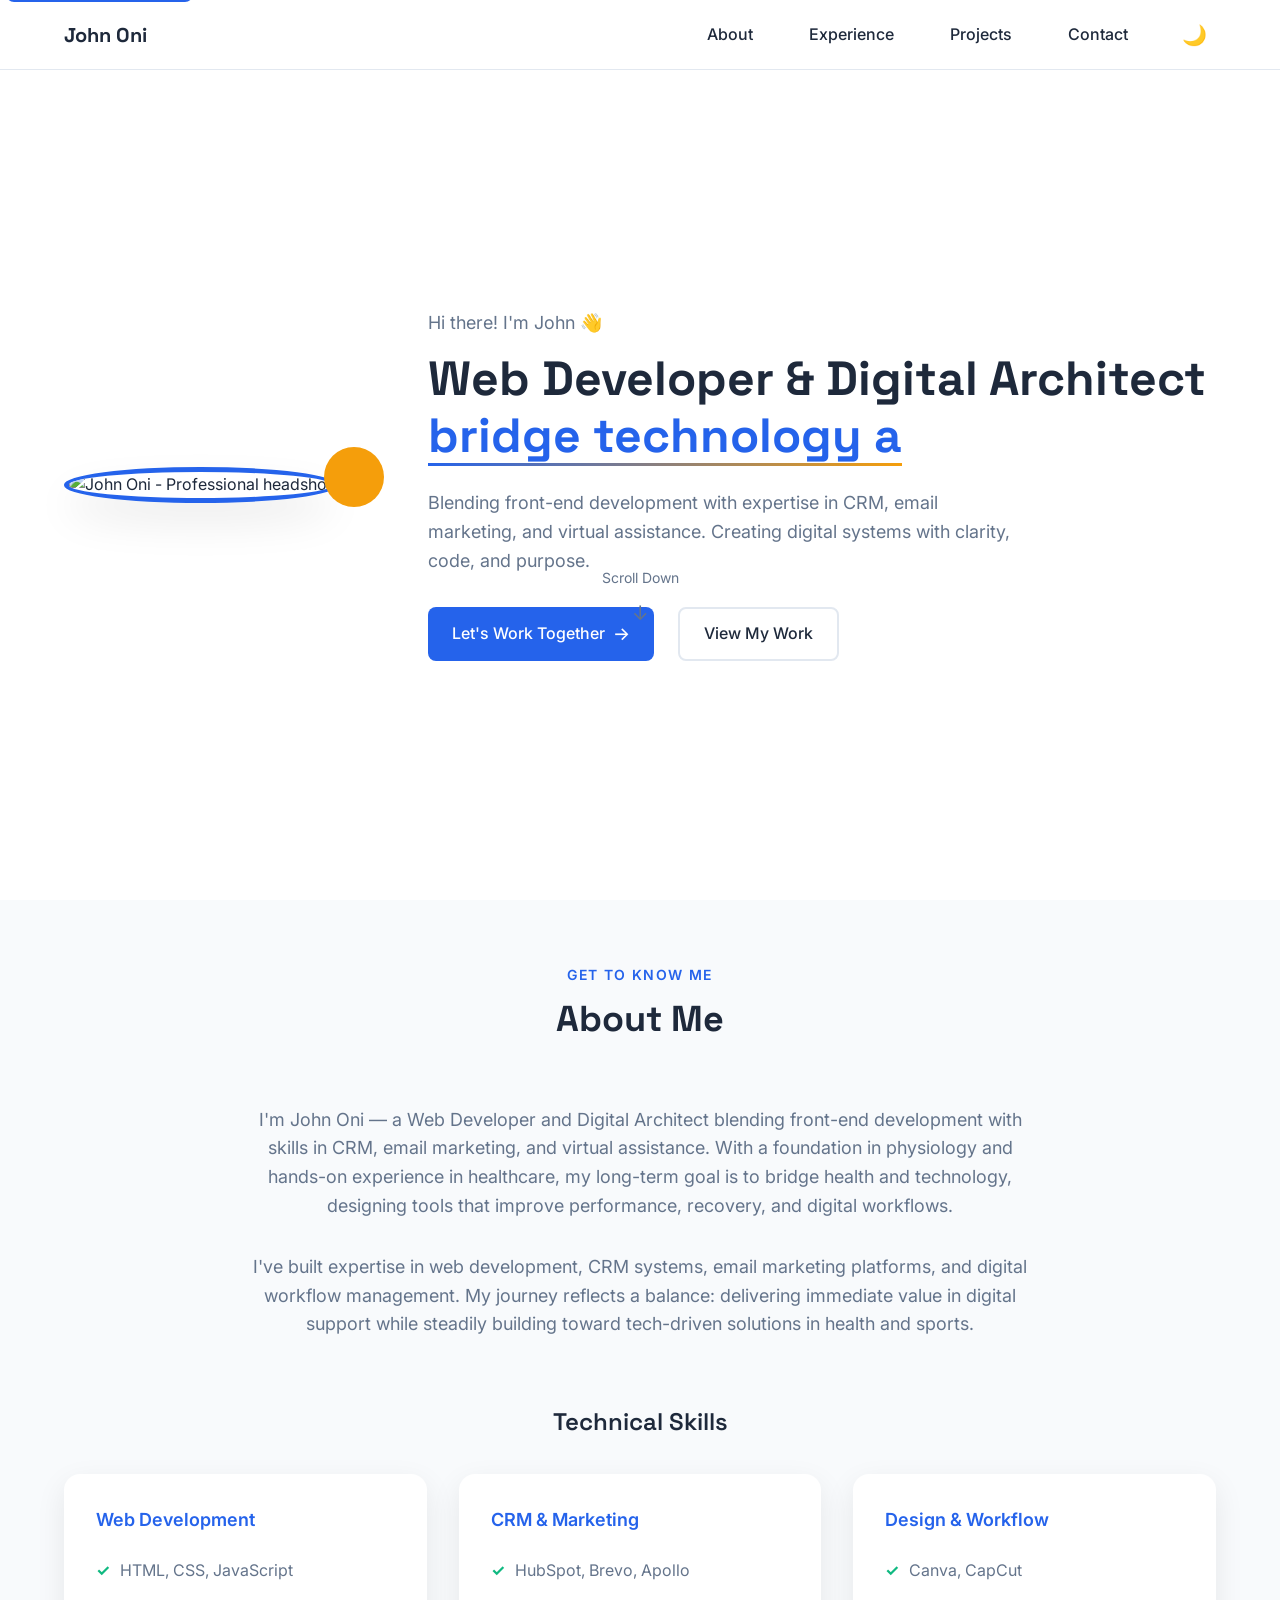
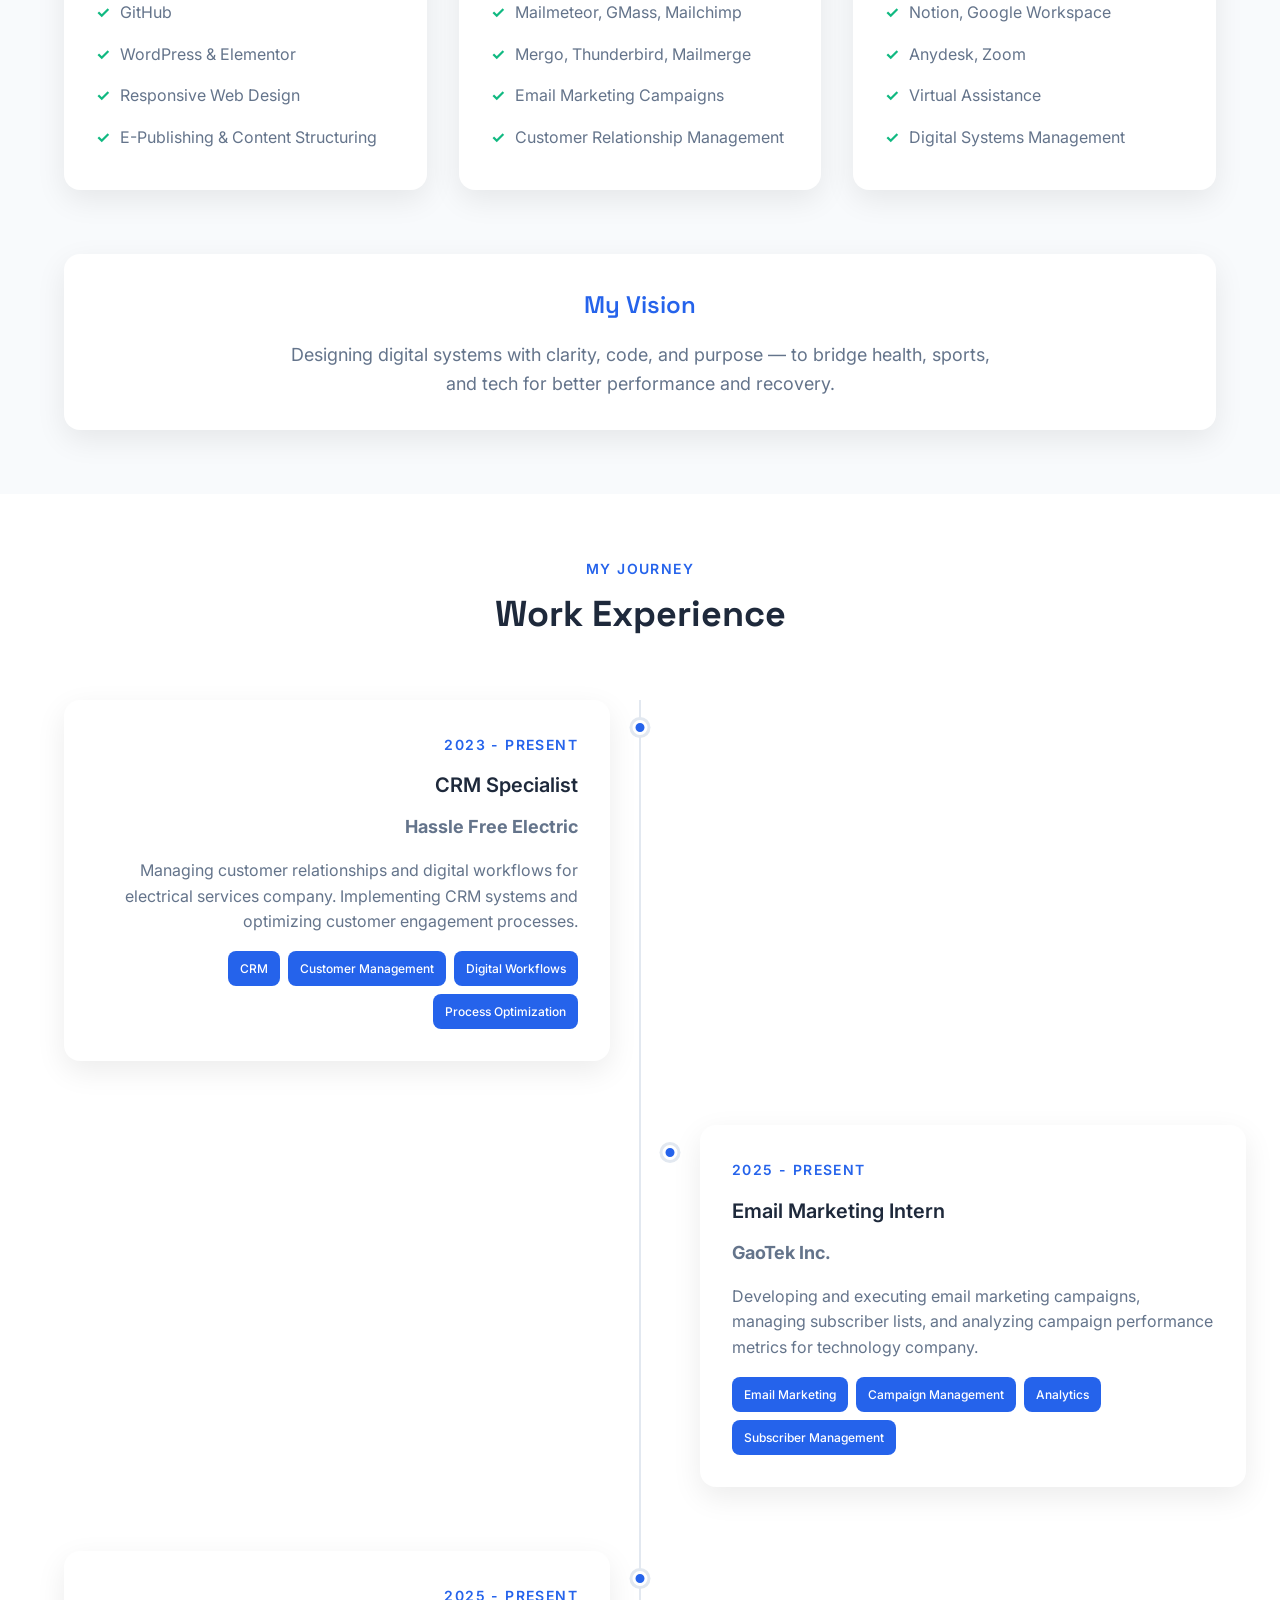
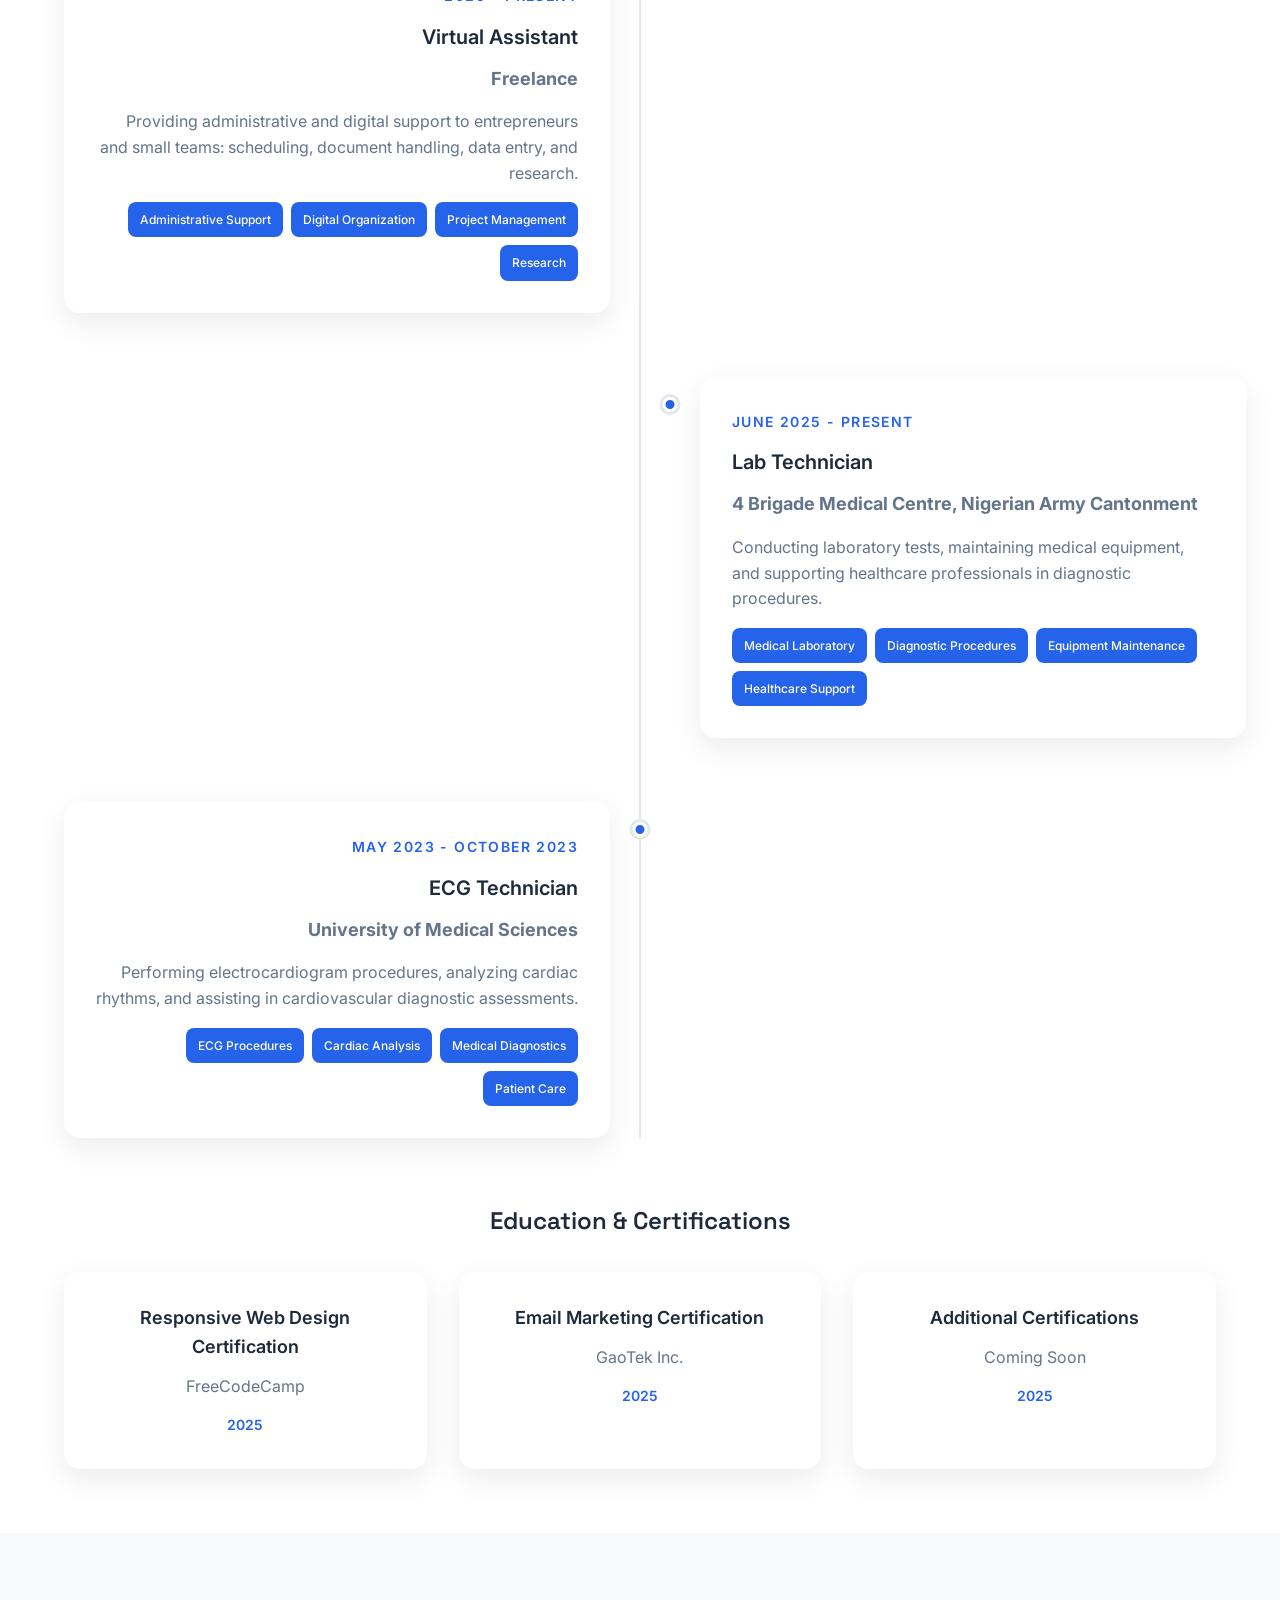
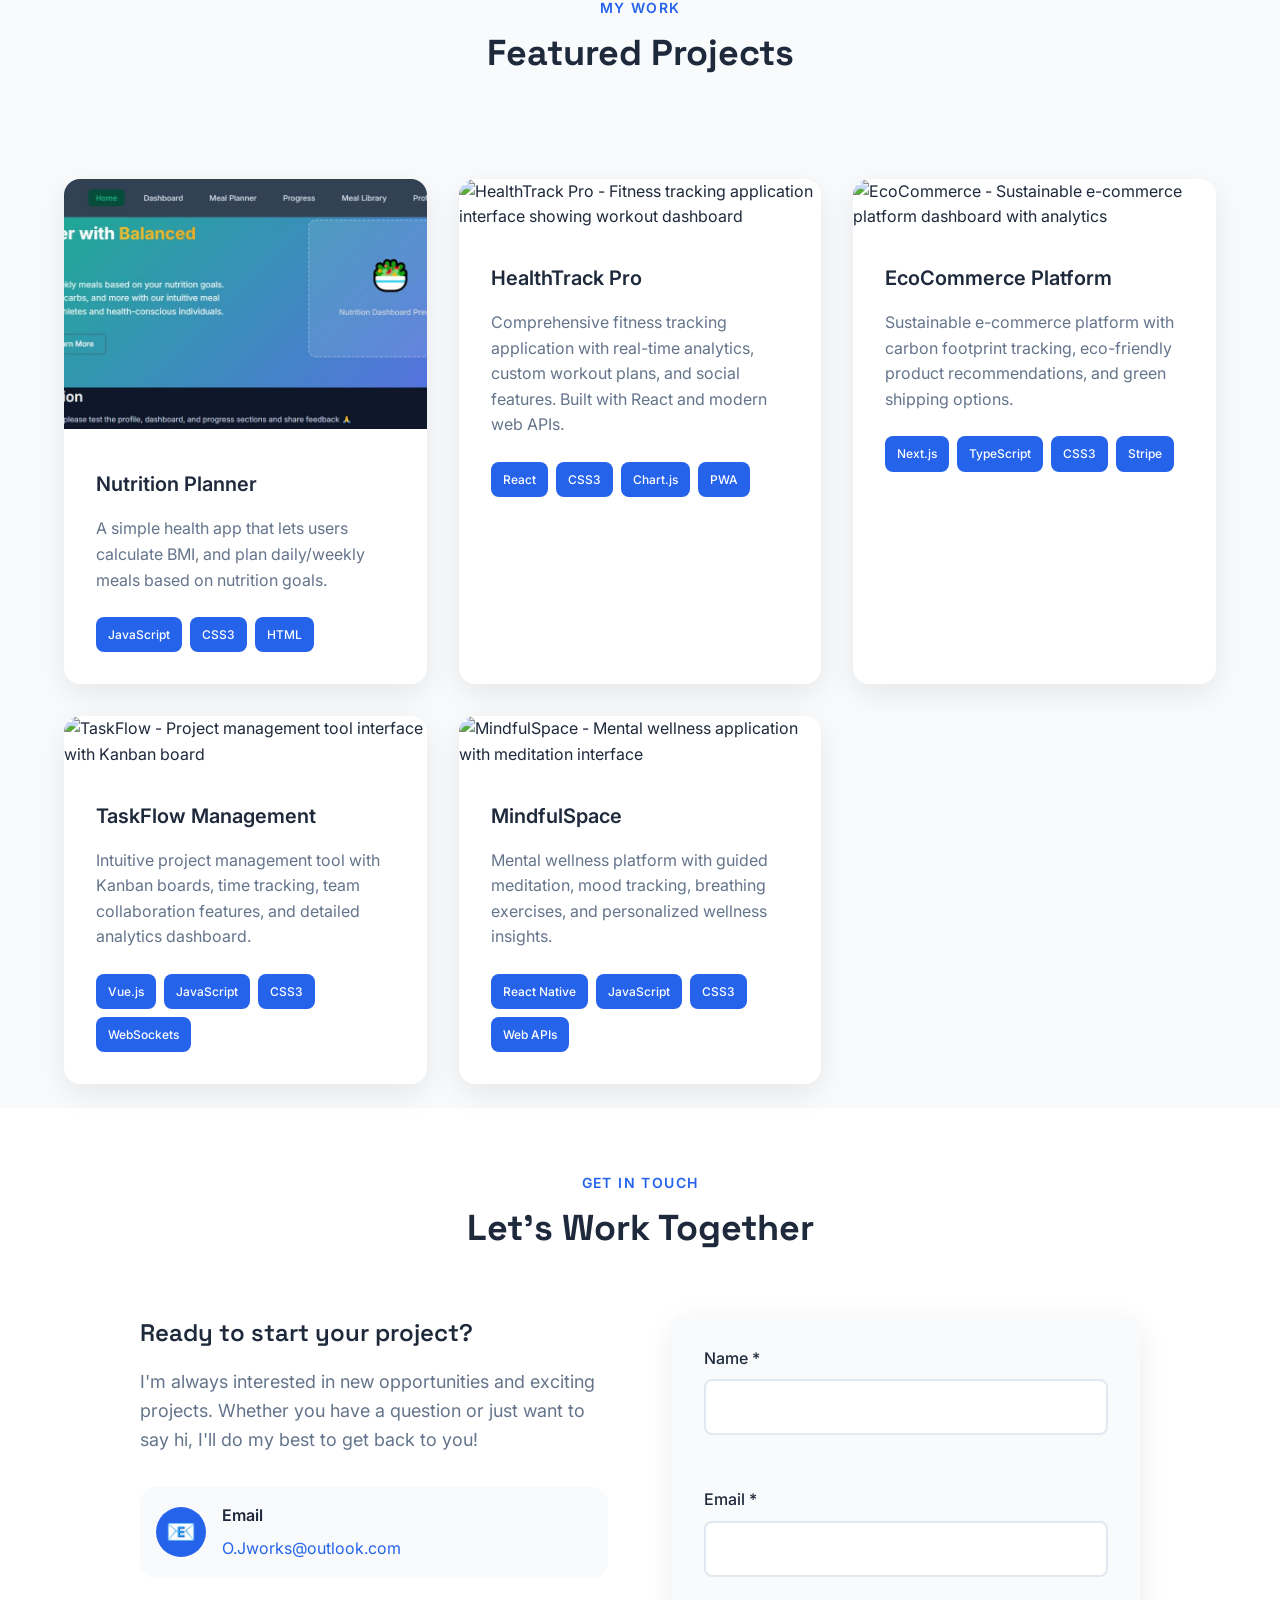
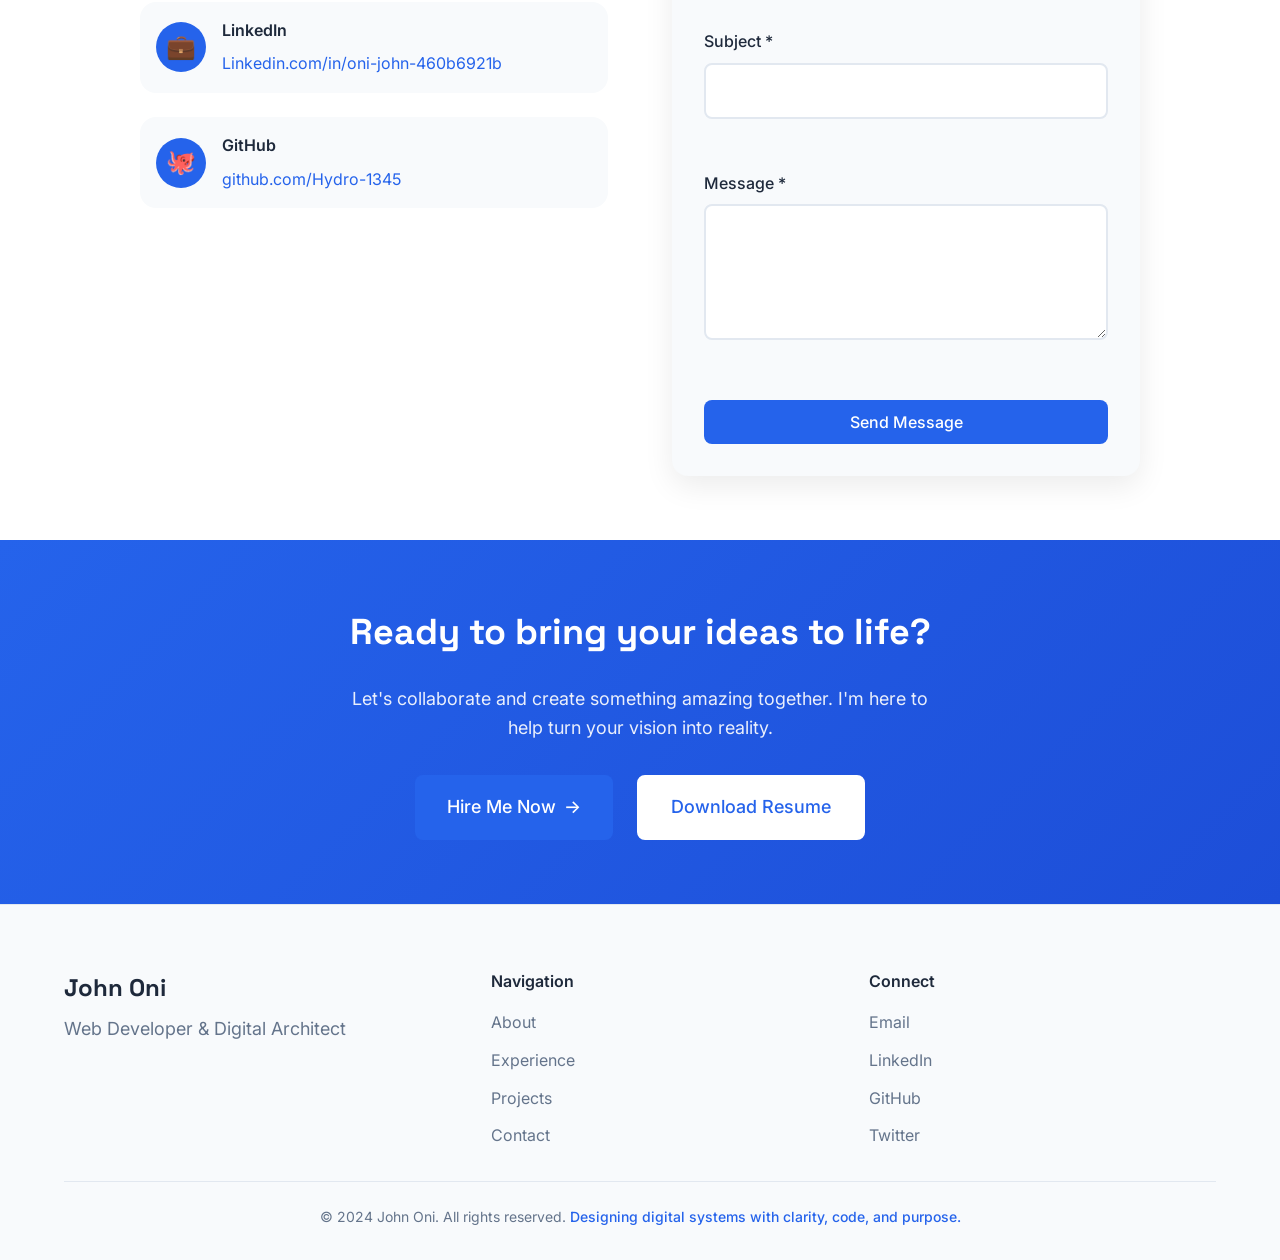
==== commit a53142cb: "added a favicon to my project" ====
--- a/index.html
+++ b/index.html
@@ -42,6 +42,7 @@
     
     <!-- Styles -->
     <link rel="stylesheet" href="style.css">
+    <link rel="icon" type="image/x-icon" href="/images/digitaljohn.ico">
 </head>
 <body>
     <!-- Skip to content for accessibility -->
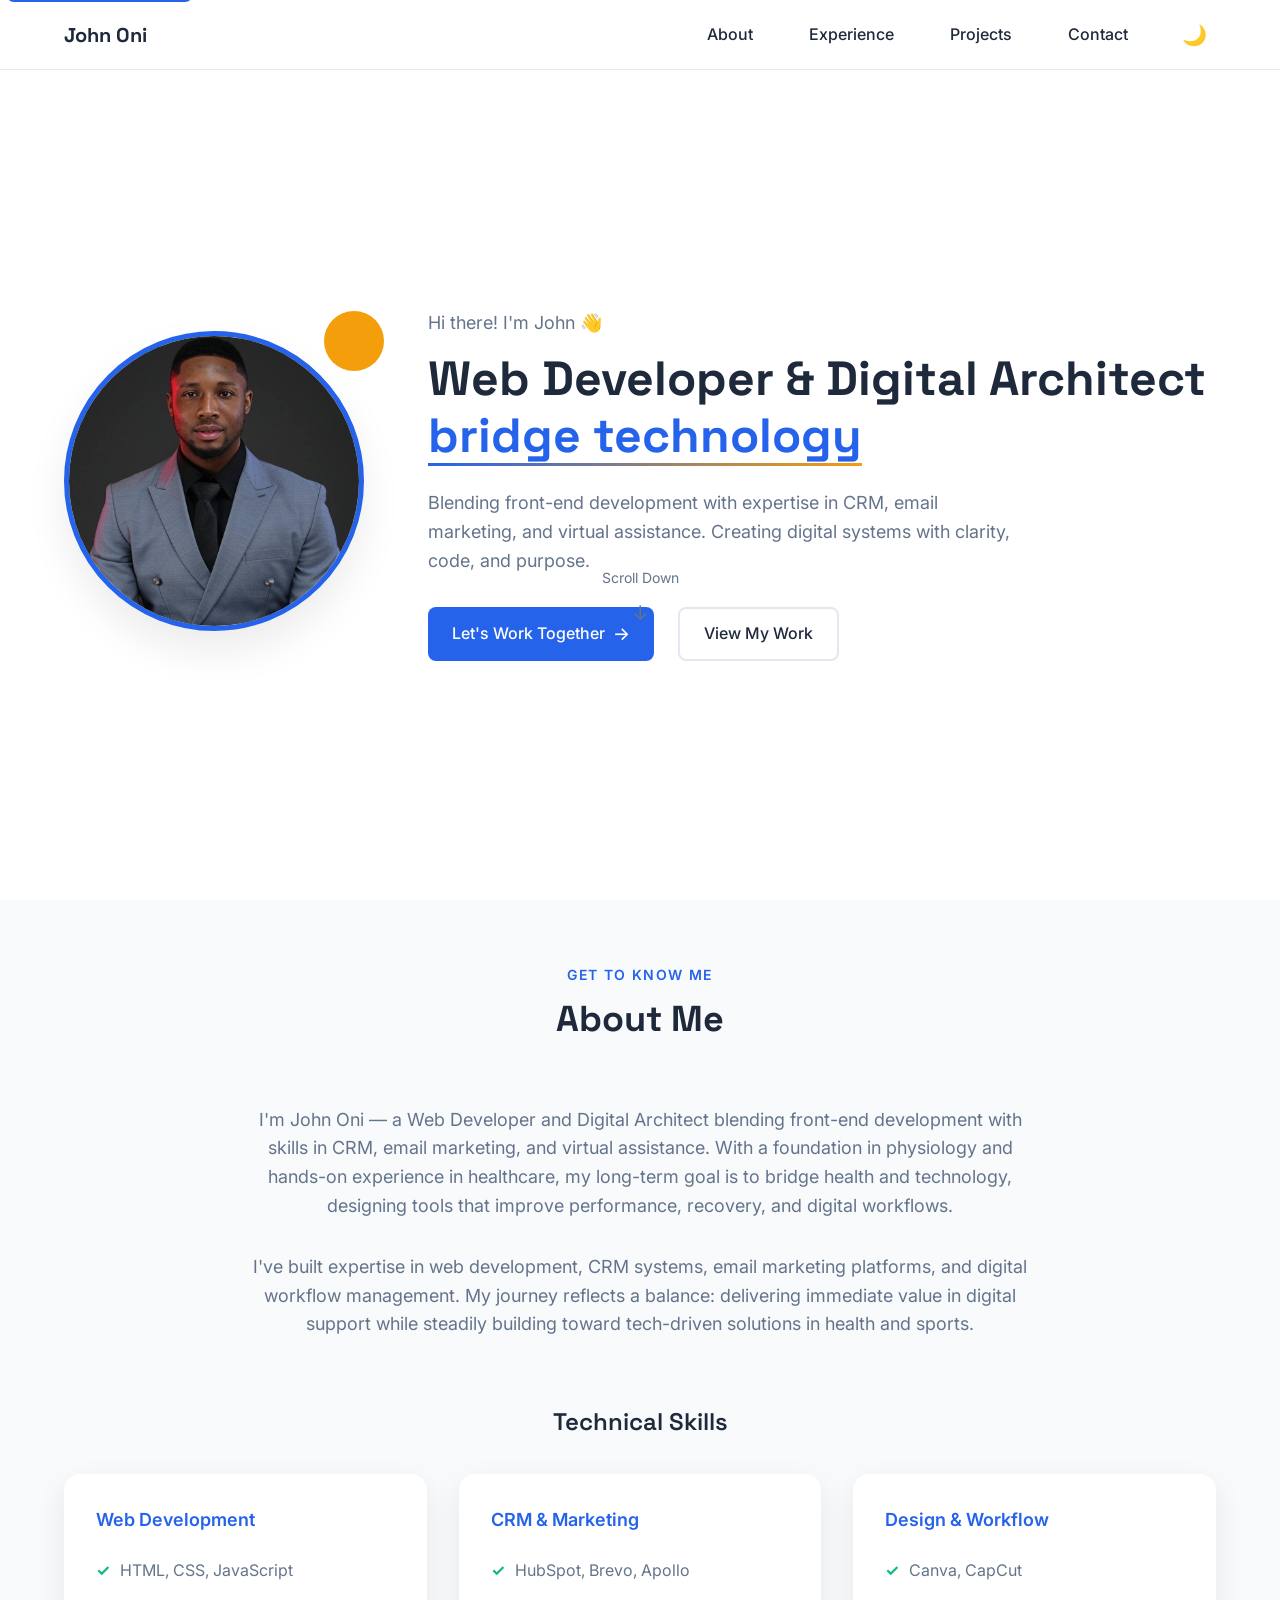
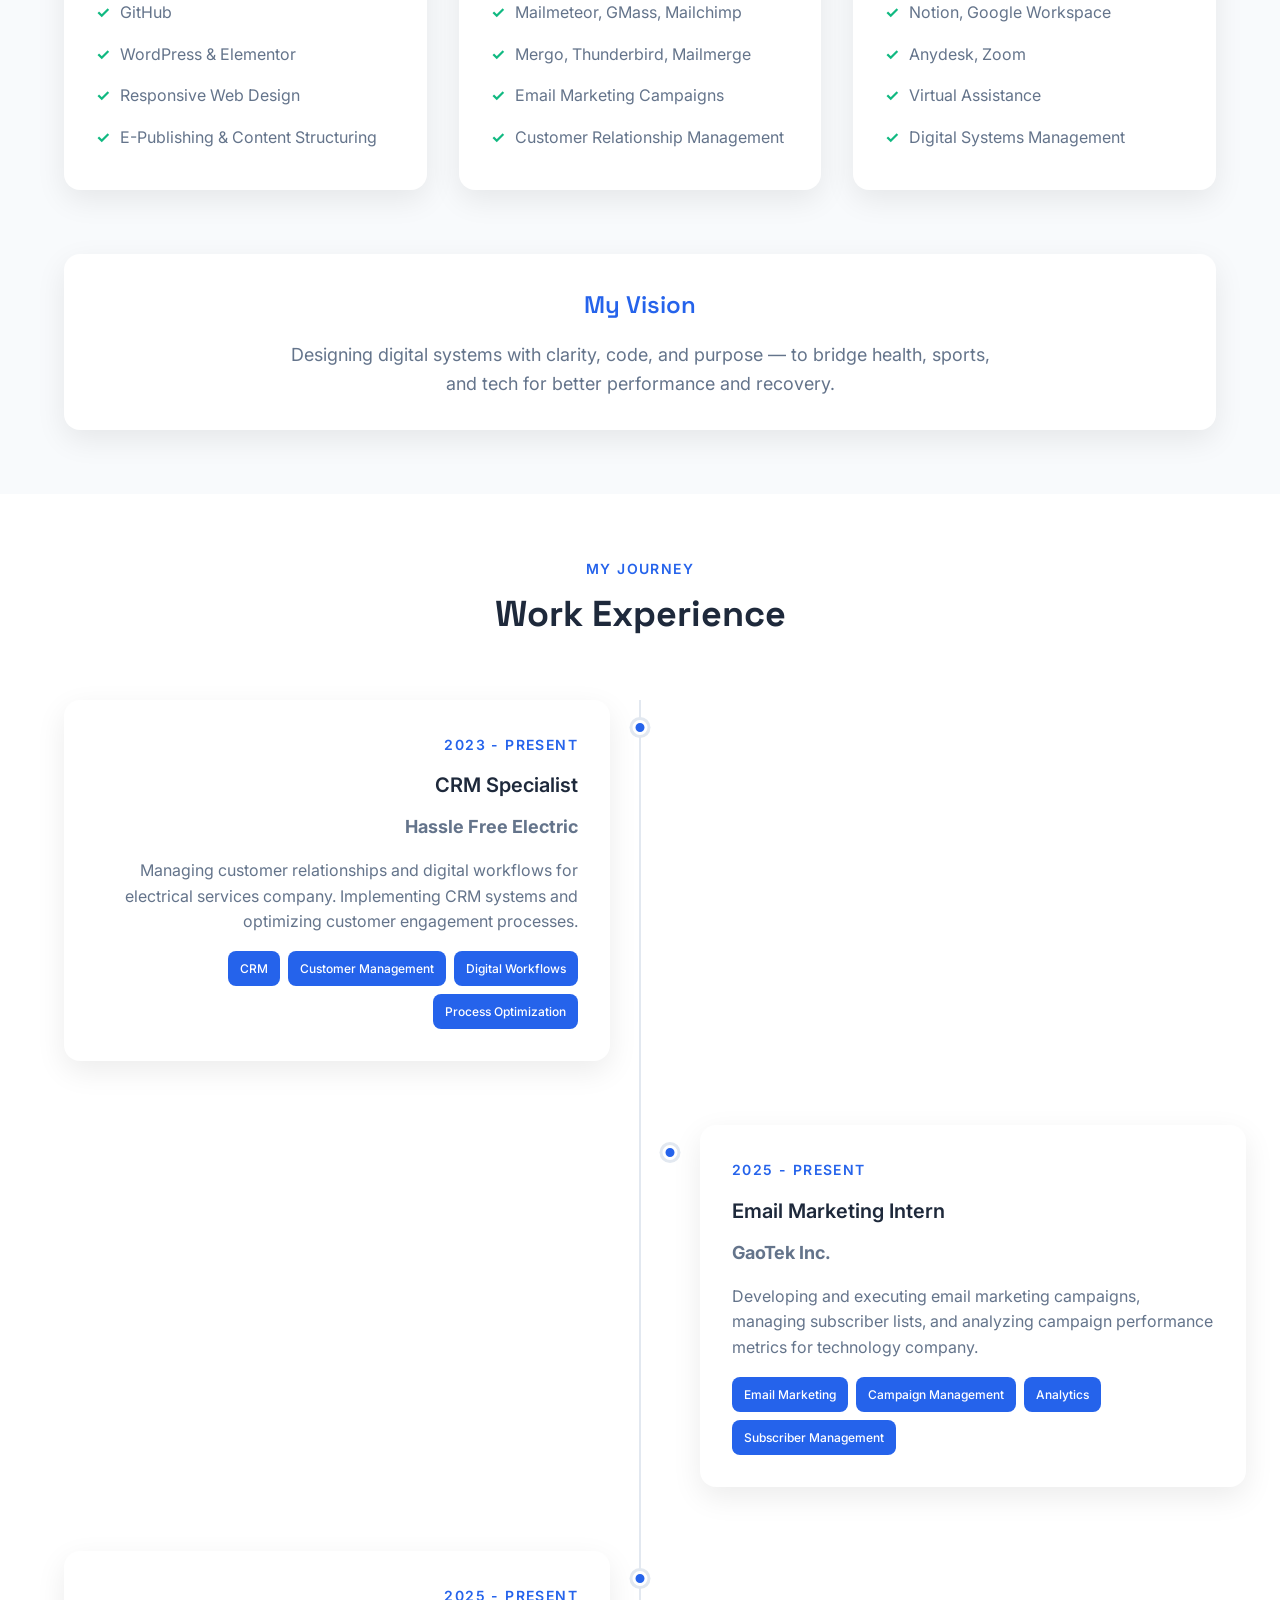
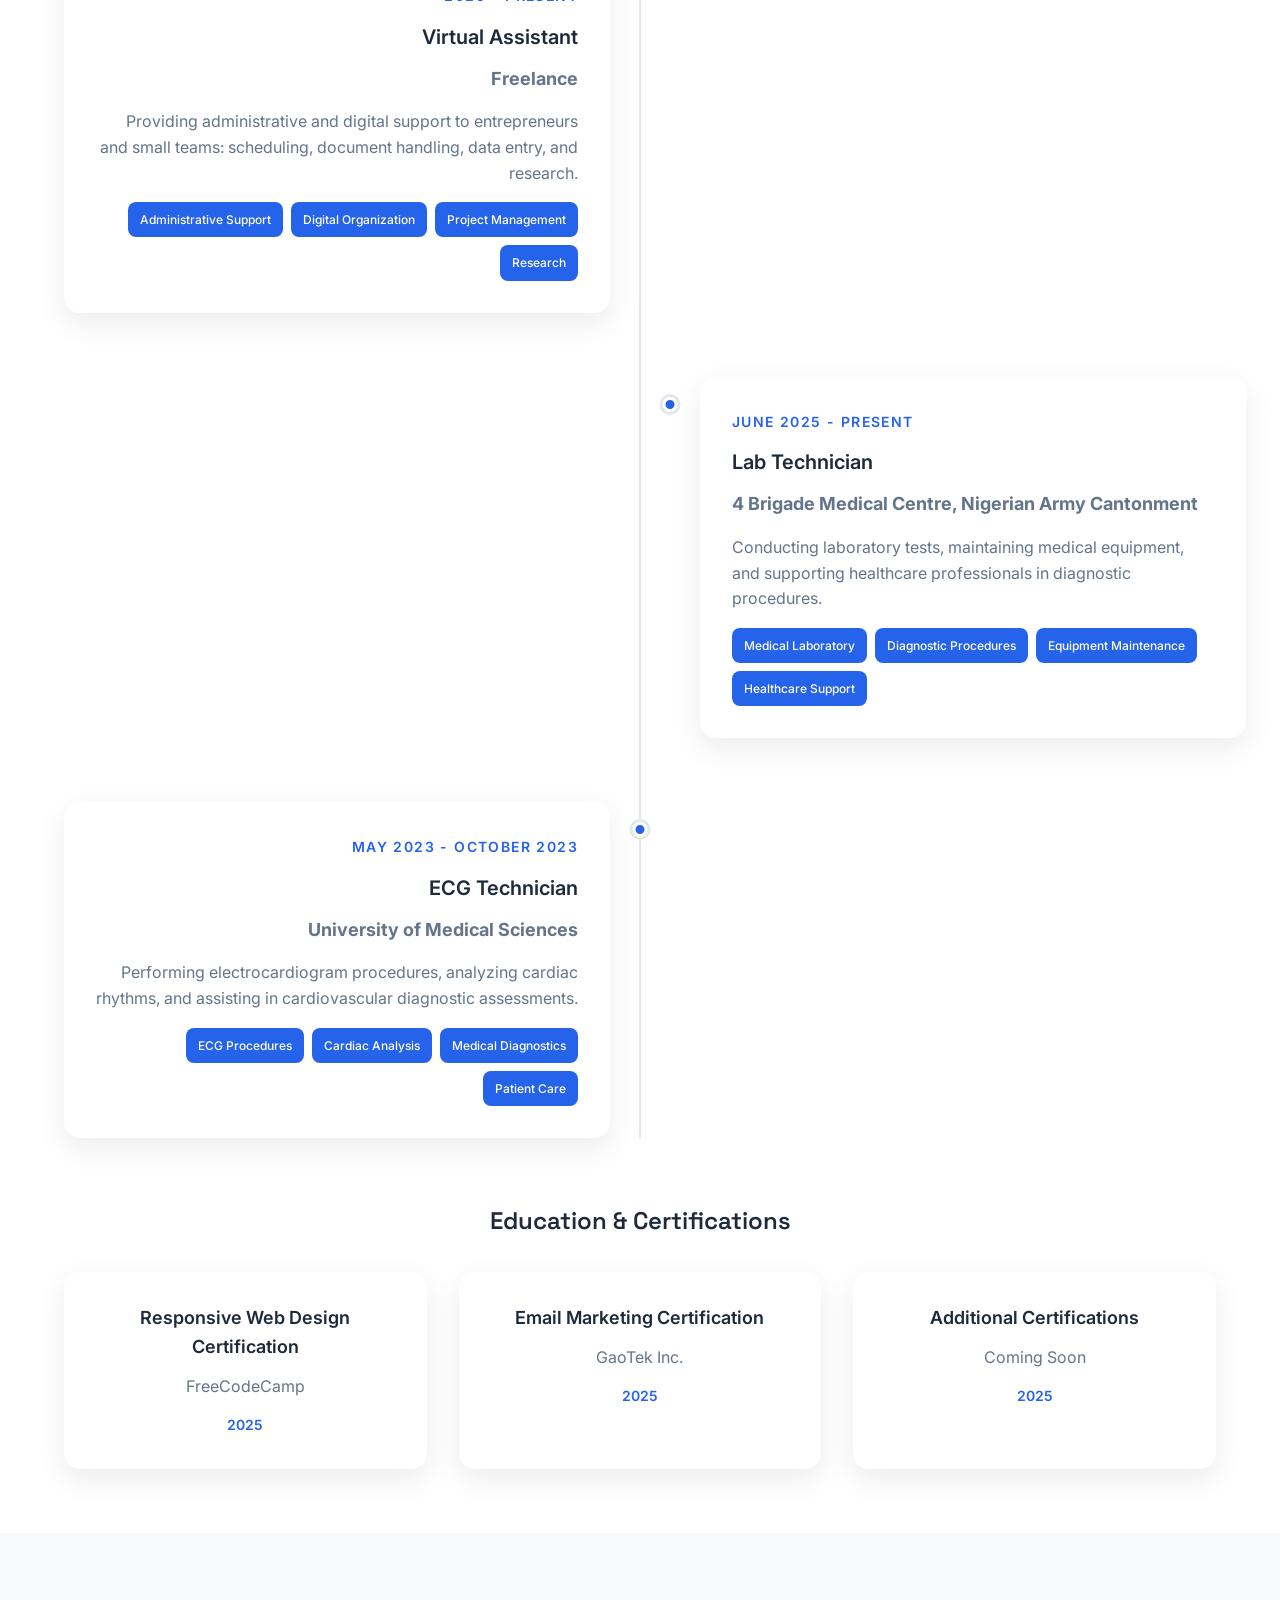
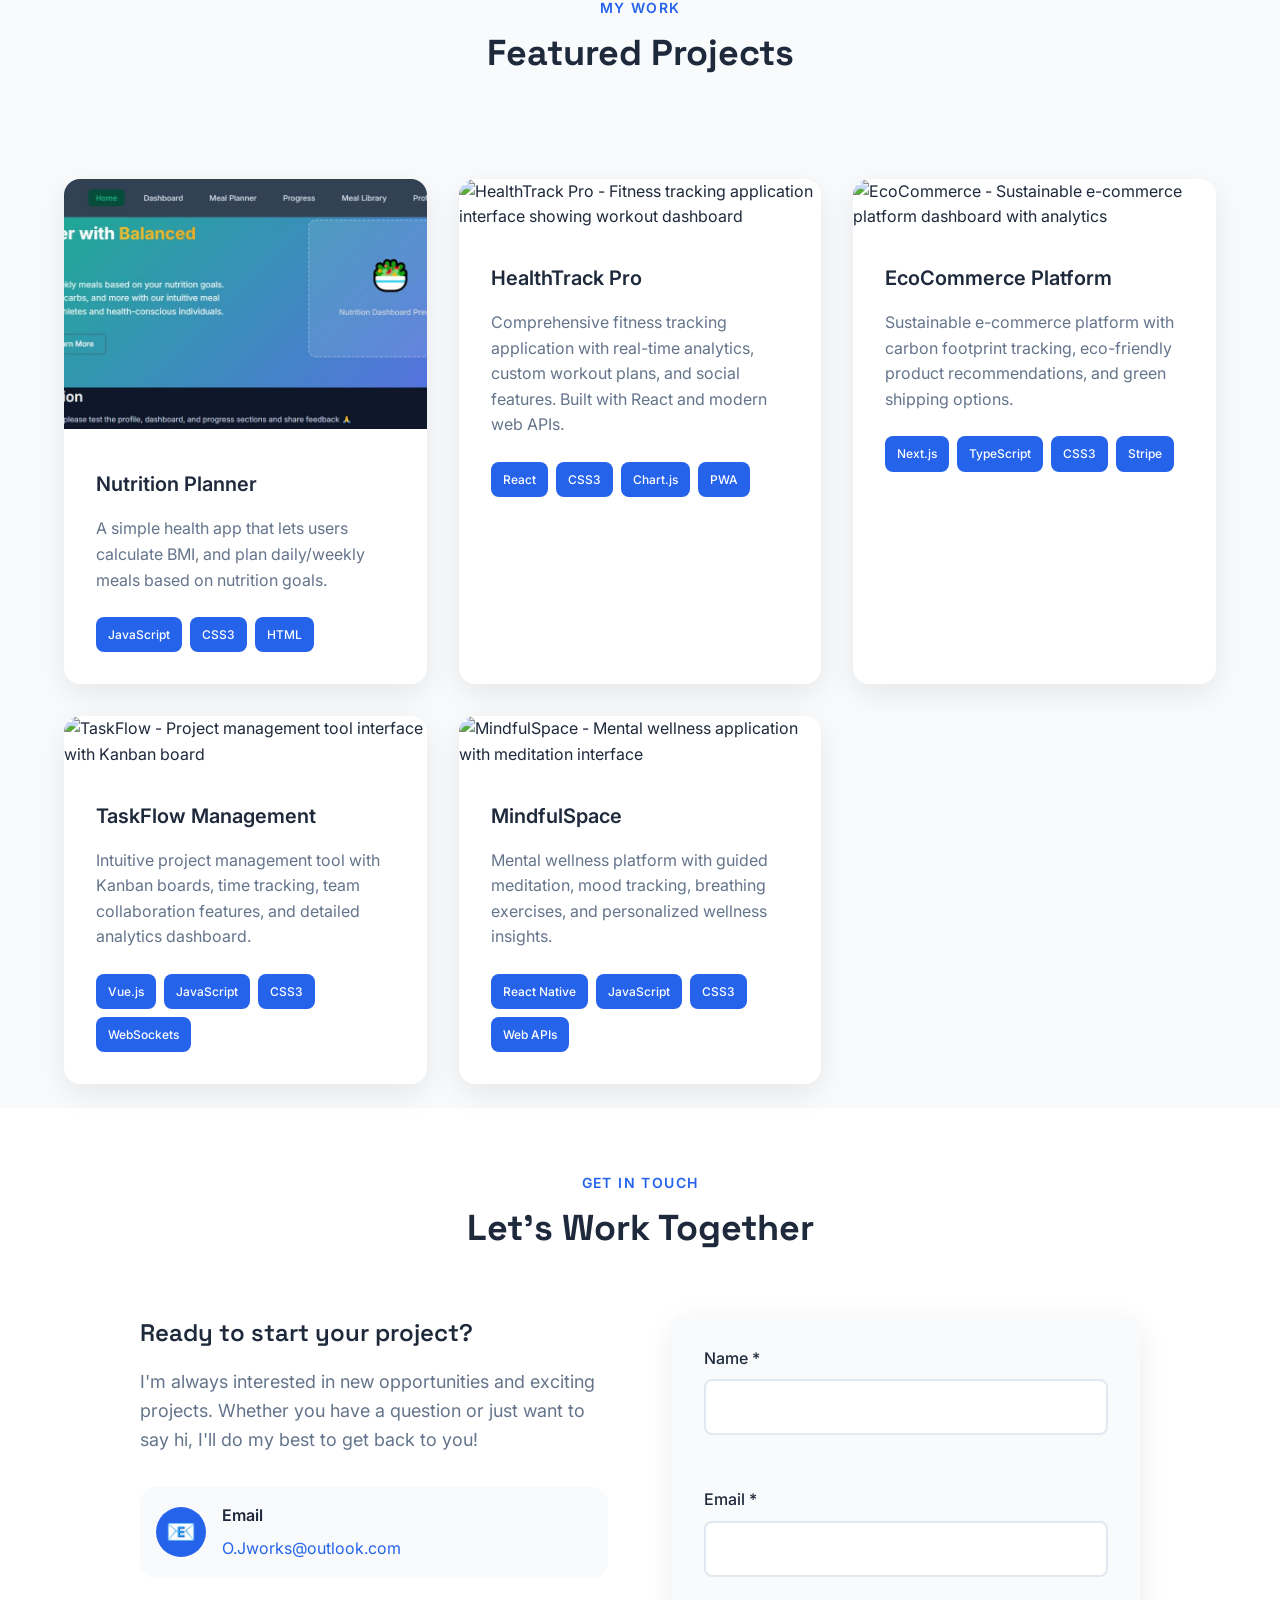
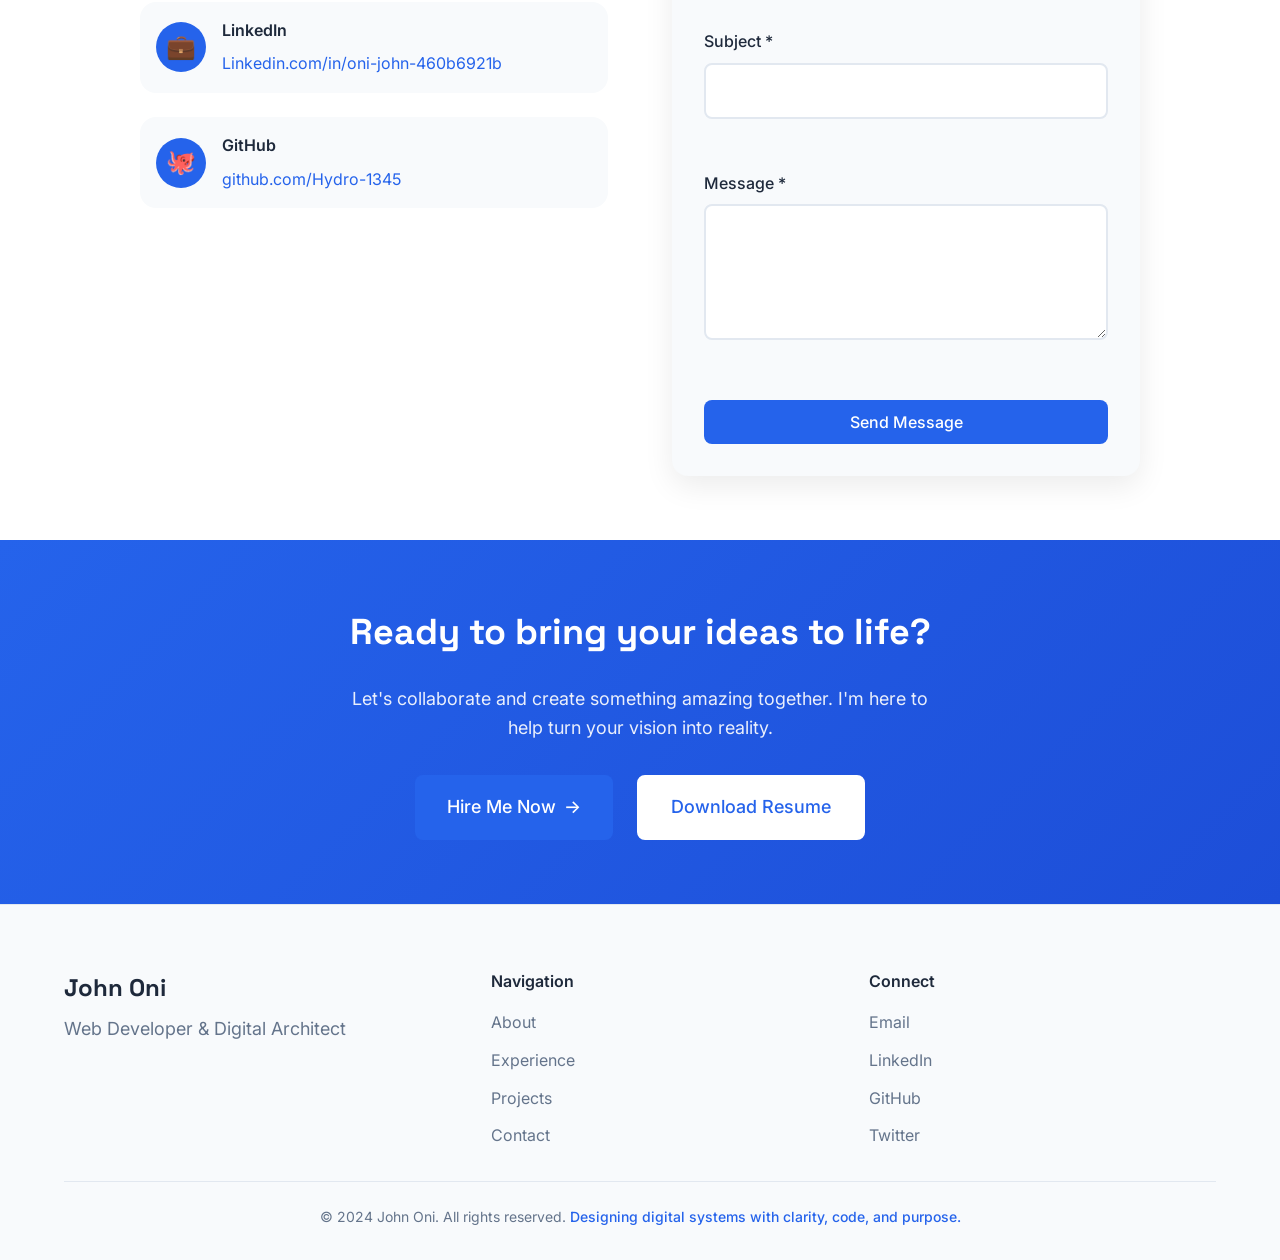
==== commit 4d1ed663: "i added my image as the hero-section image" ====
--- a/index.html
+++ b/index.html
@@ -94,8 +94,8 @@
             <div class="hero__container container">
                 <div class="hero__content">
                     <div class="hero__image-container">
-                        <img src="https://images.unsplash.com/photo-1507003211169-0a1dd7228f2d?w=400&h=400&fit=crop&crop=face&auto=format&q=80" 
-                             alt="John Oni - Professional headshot" 
+                        <img src="/images/Mine.jpg" 
+                             alt="John Oni - Professional headshot"
                              class="hero__image"
                              loading="eager"
                              width="400"
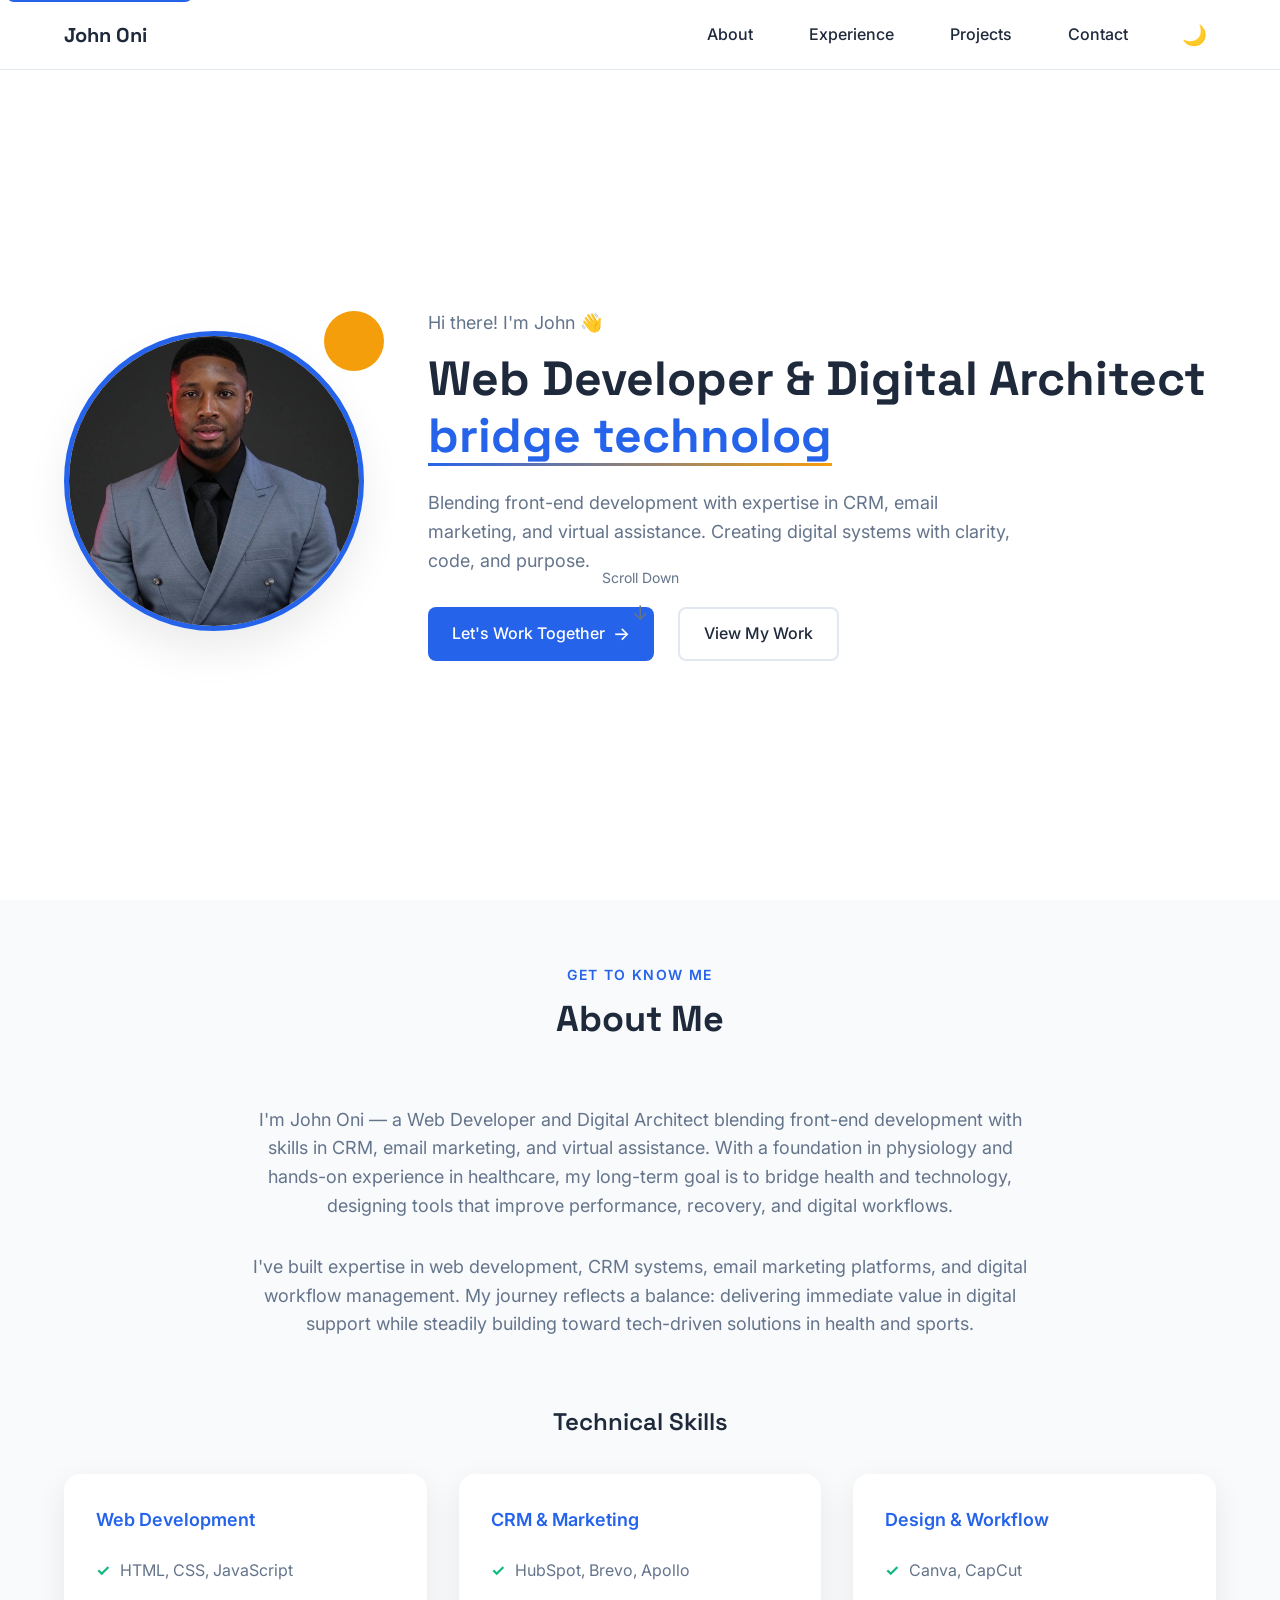
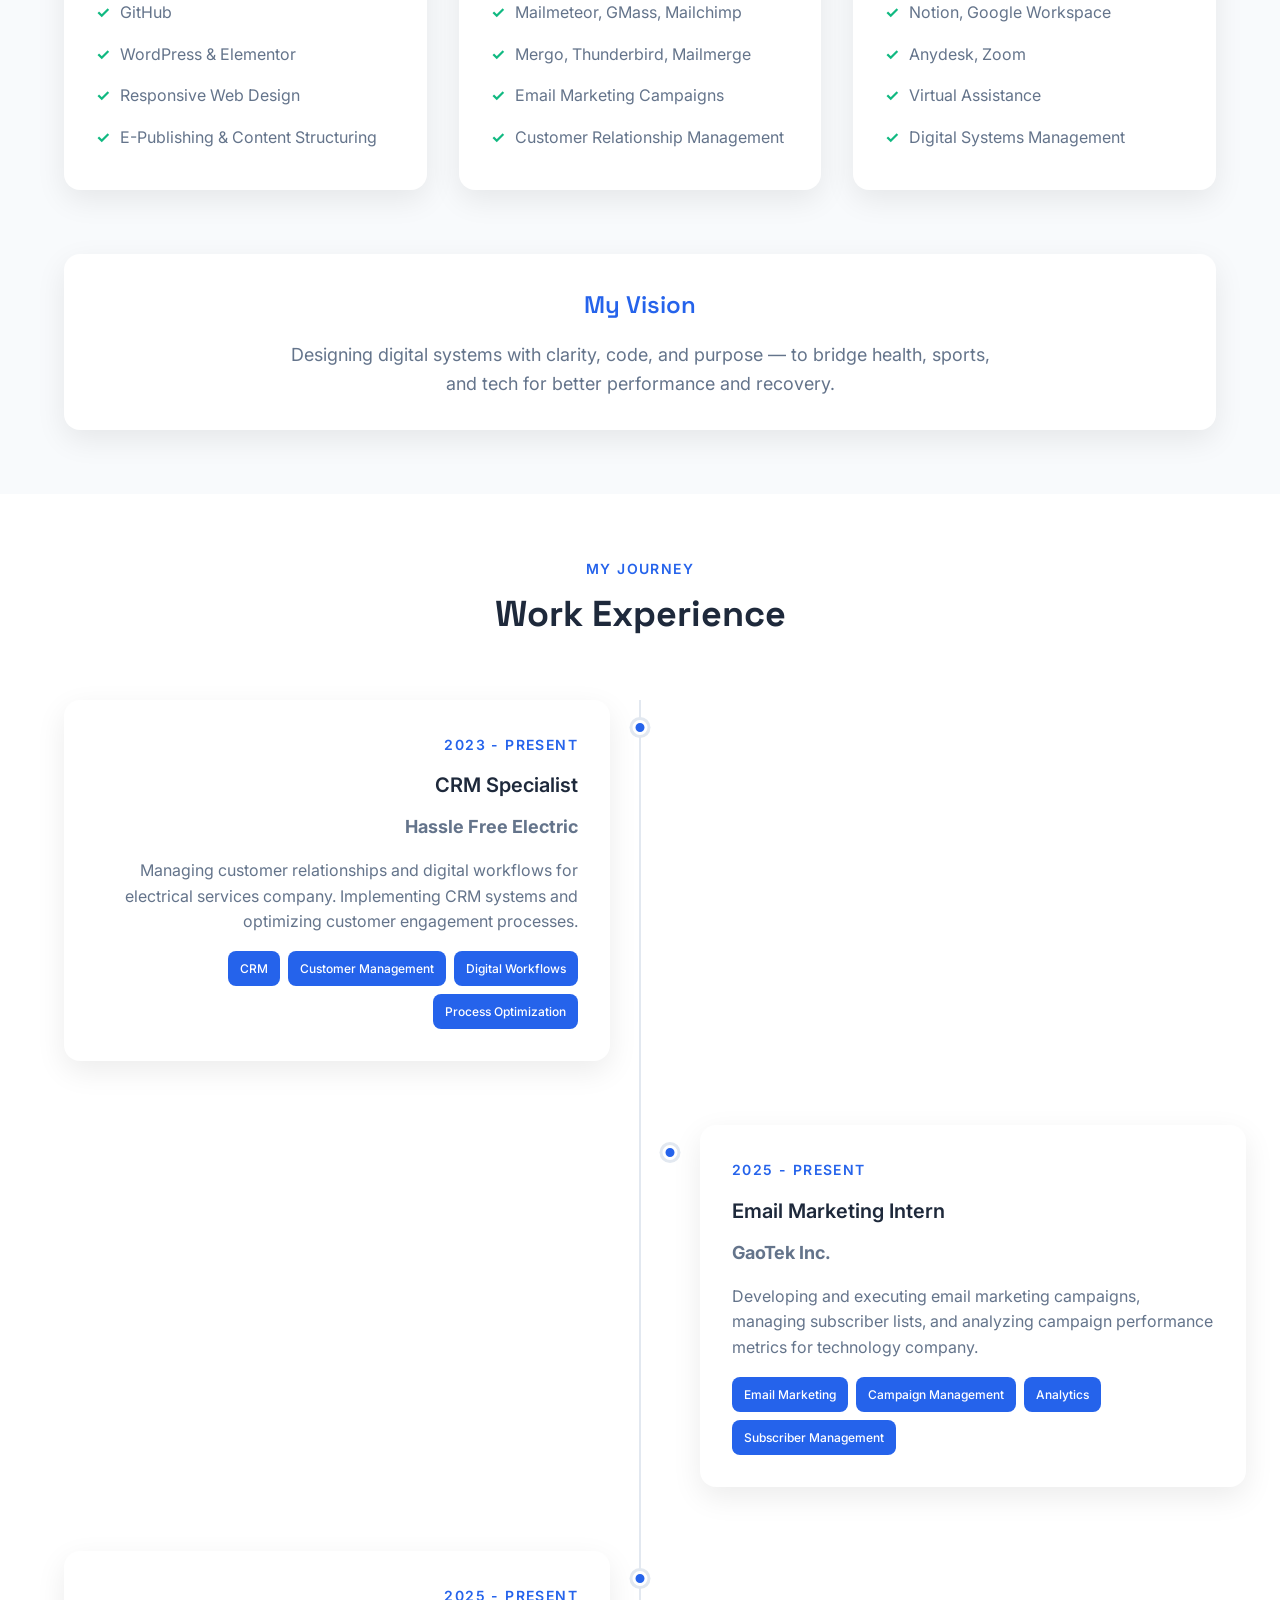
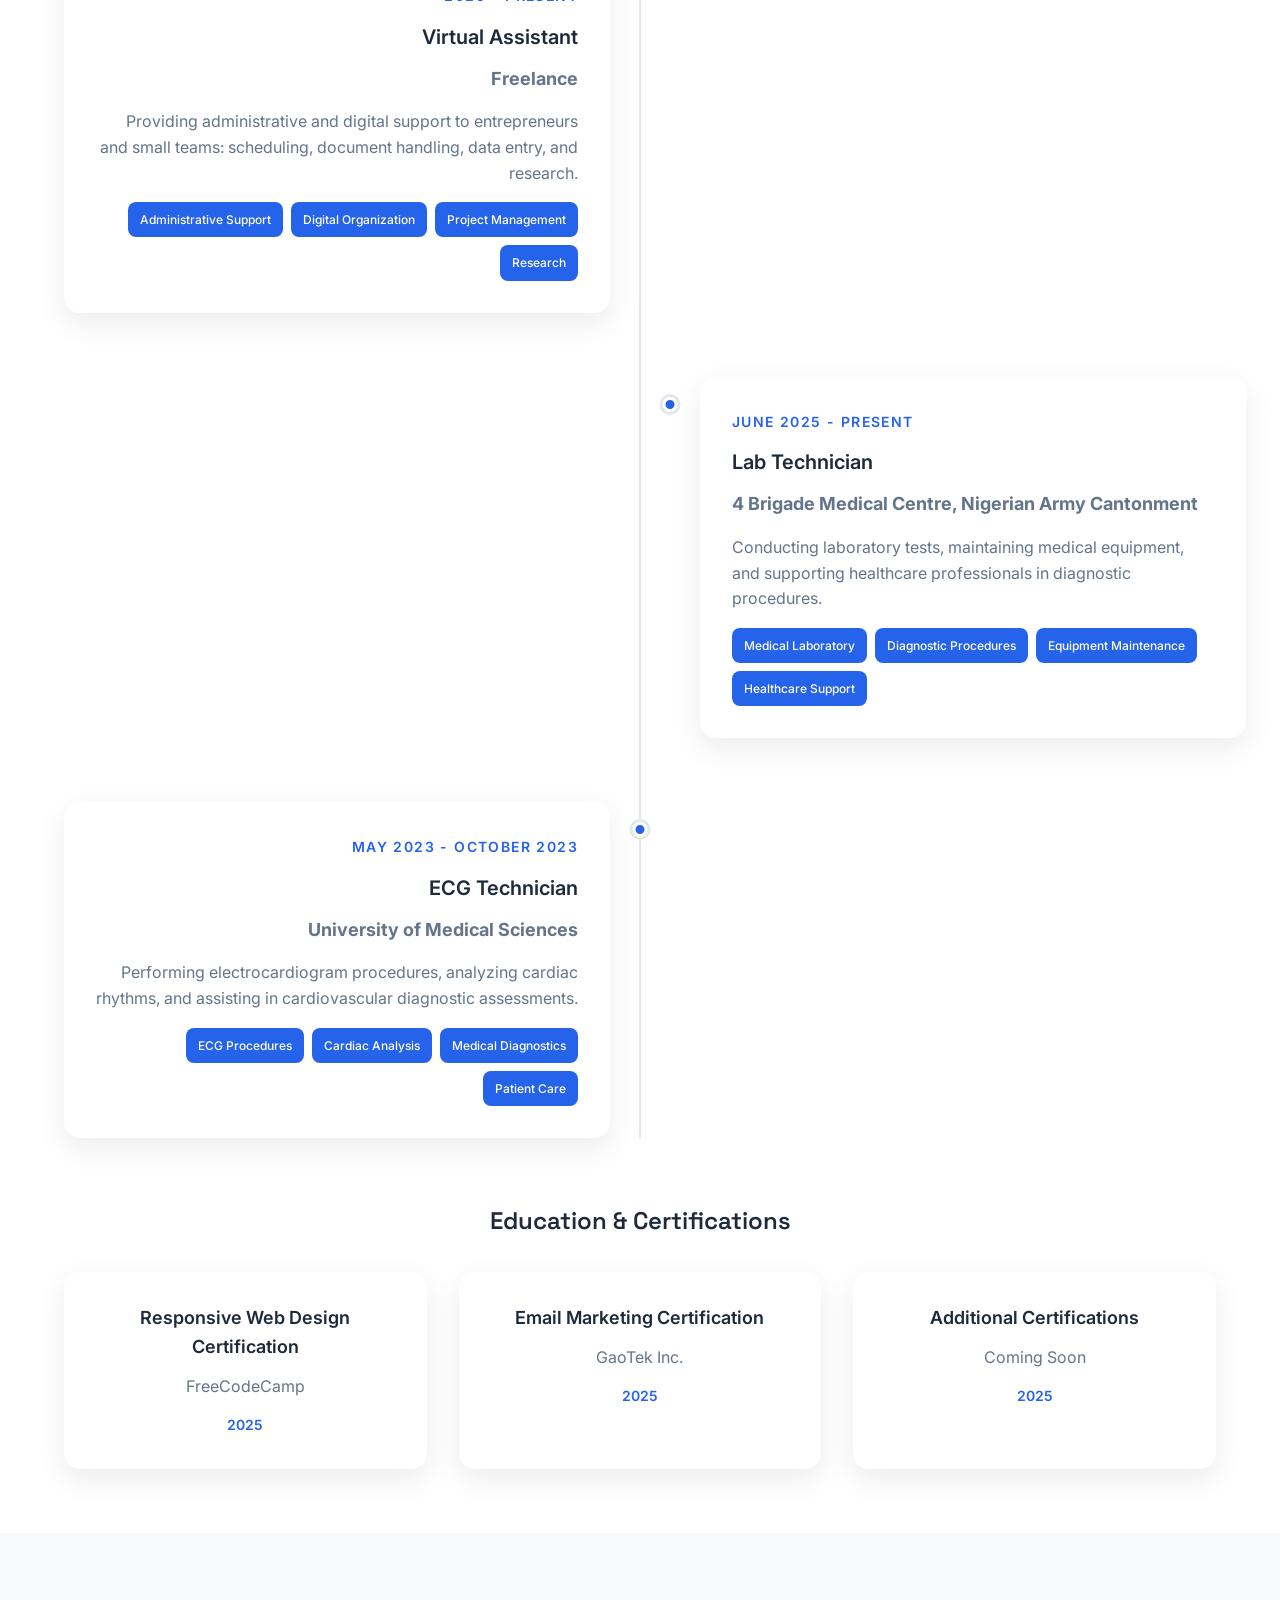
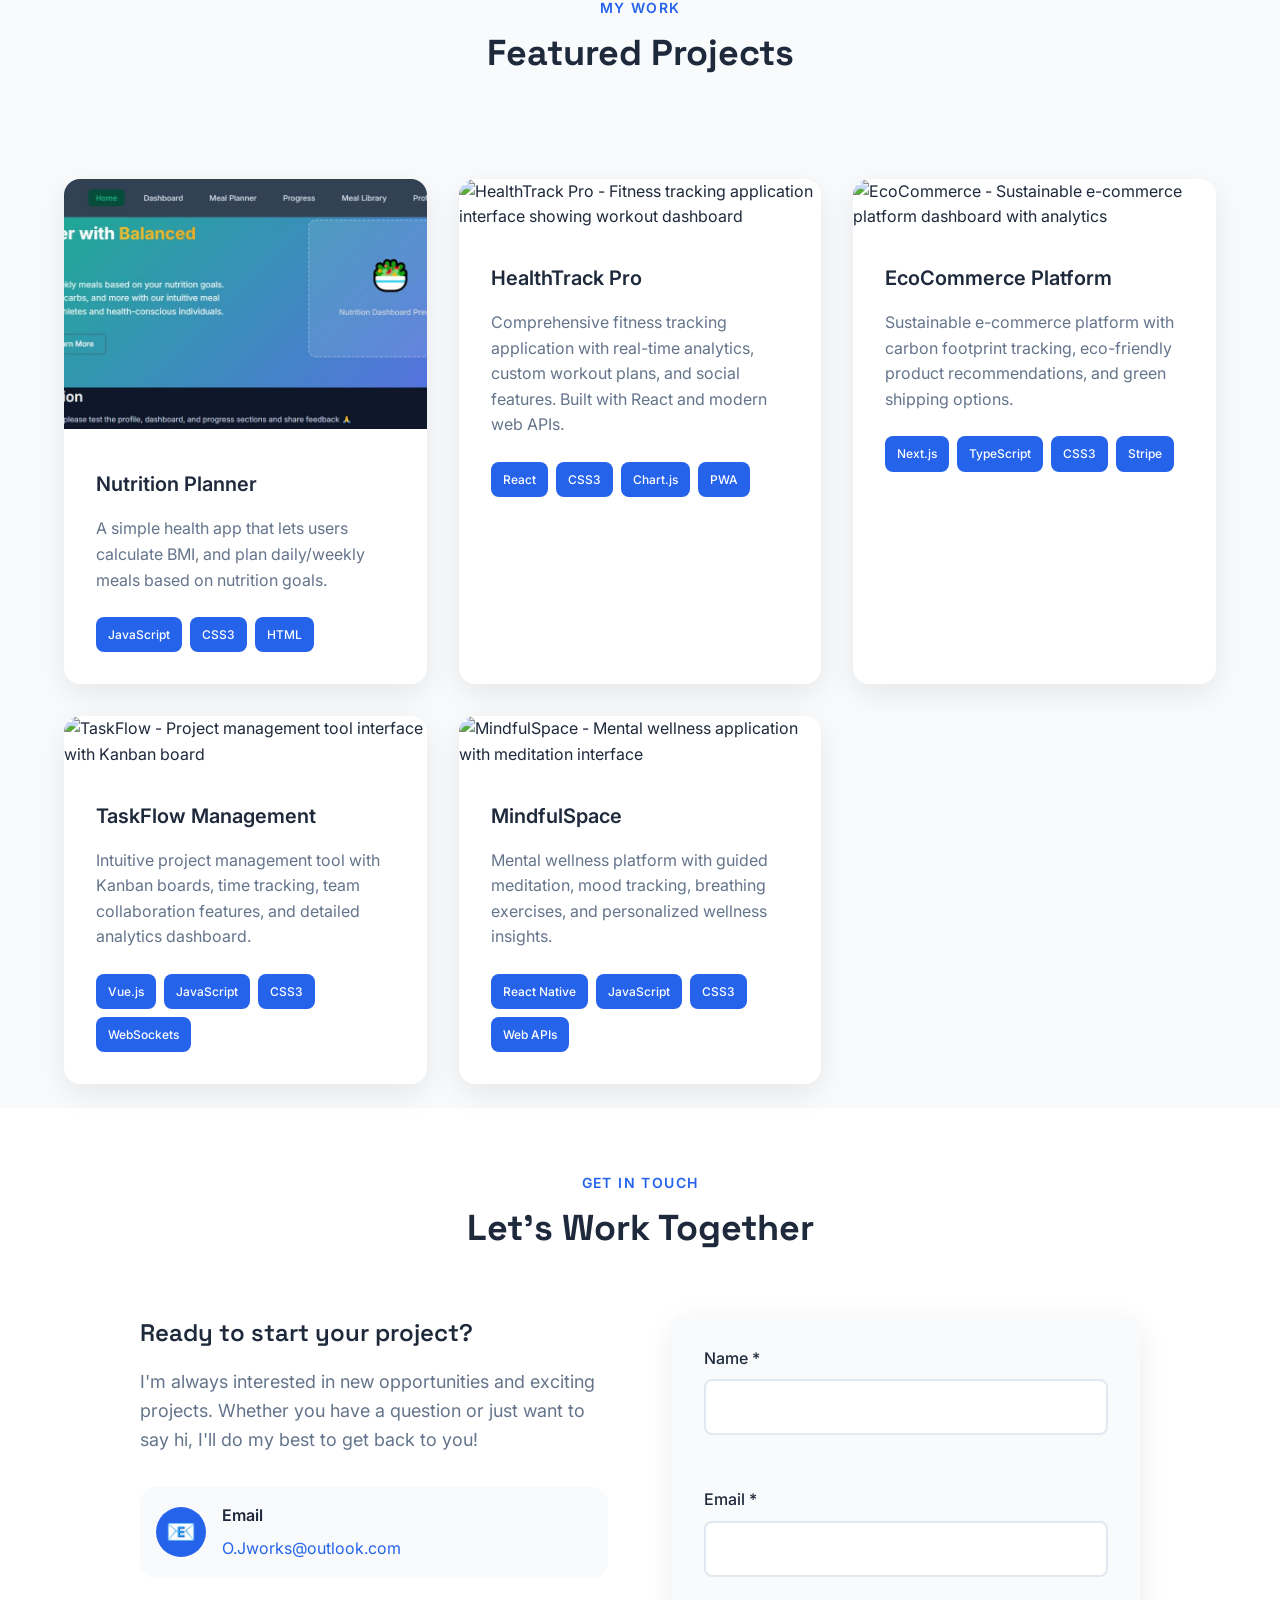
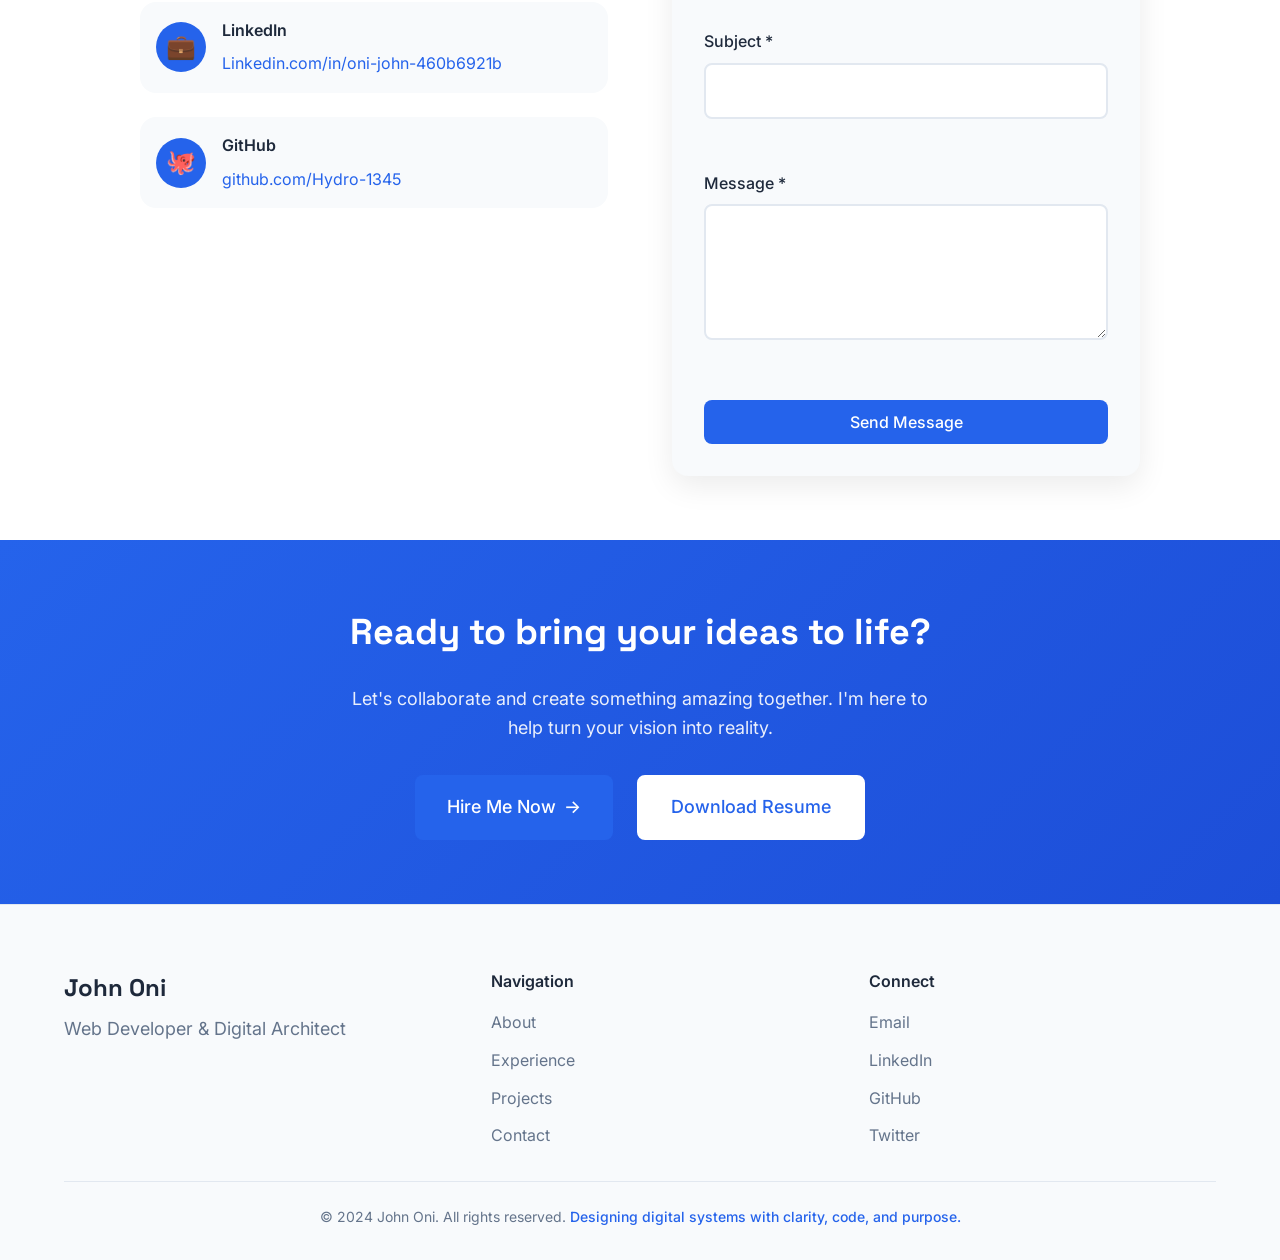
==== commit f405fd64: "headhot edited" ====
--- a/index.html
+++ b/index.html
@@ -94,7 +94,7 @@
             <div class="hero__container container">
                 <div class="hero__content">
                     <div class="hero__image-container">
-                        <img src="/images/Mine.jpg" 
+                        <img src="./images/Mine.jpg" 
                              alt="John Oni - Professional headshot"
                              class="hero__image"
                              loading="eager"
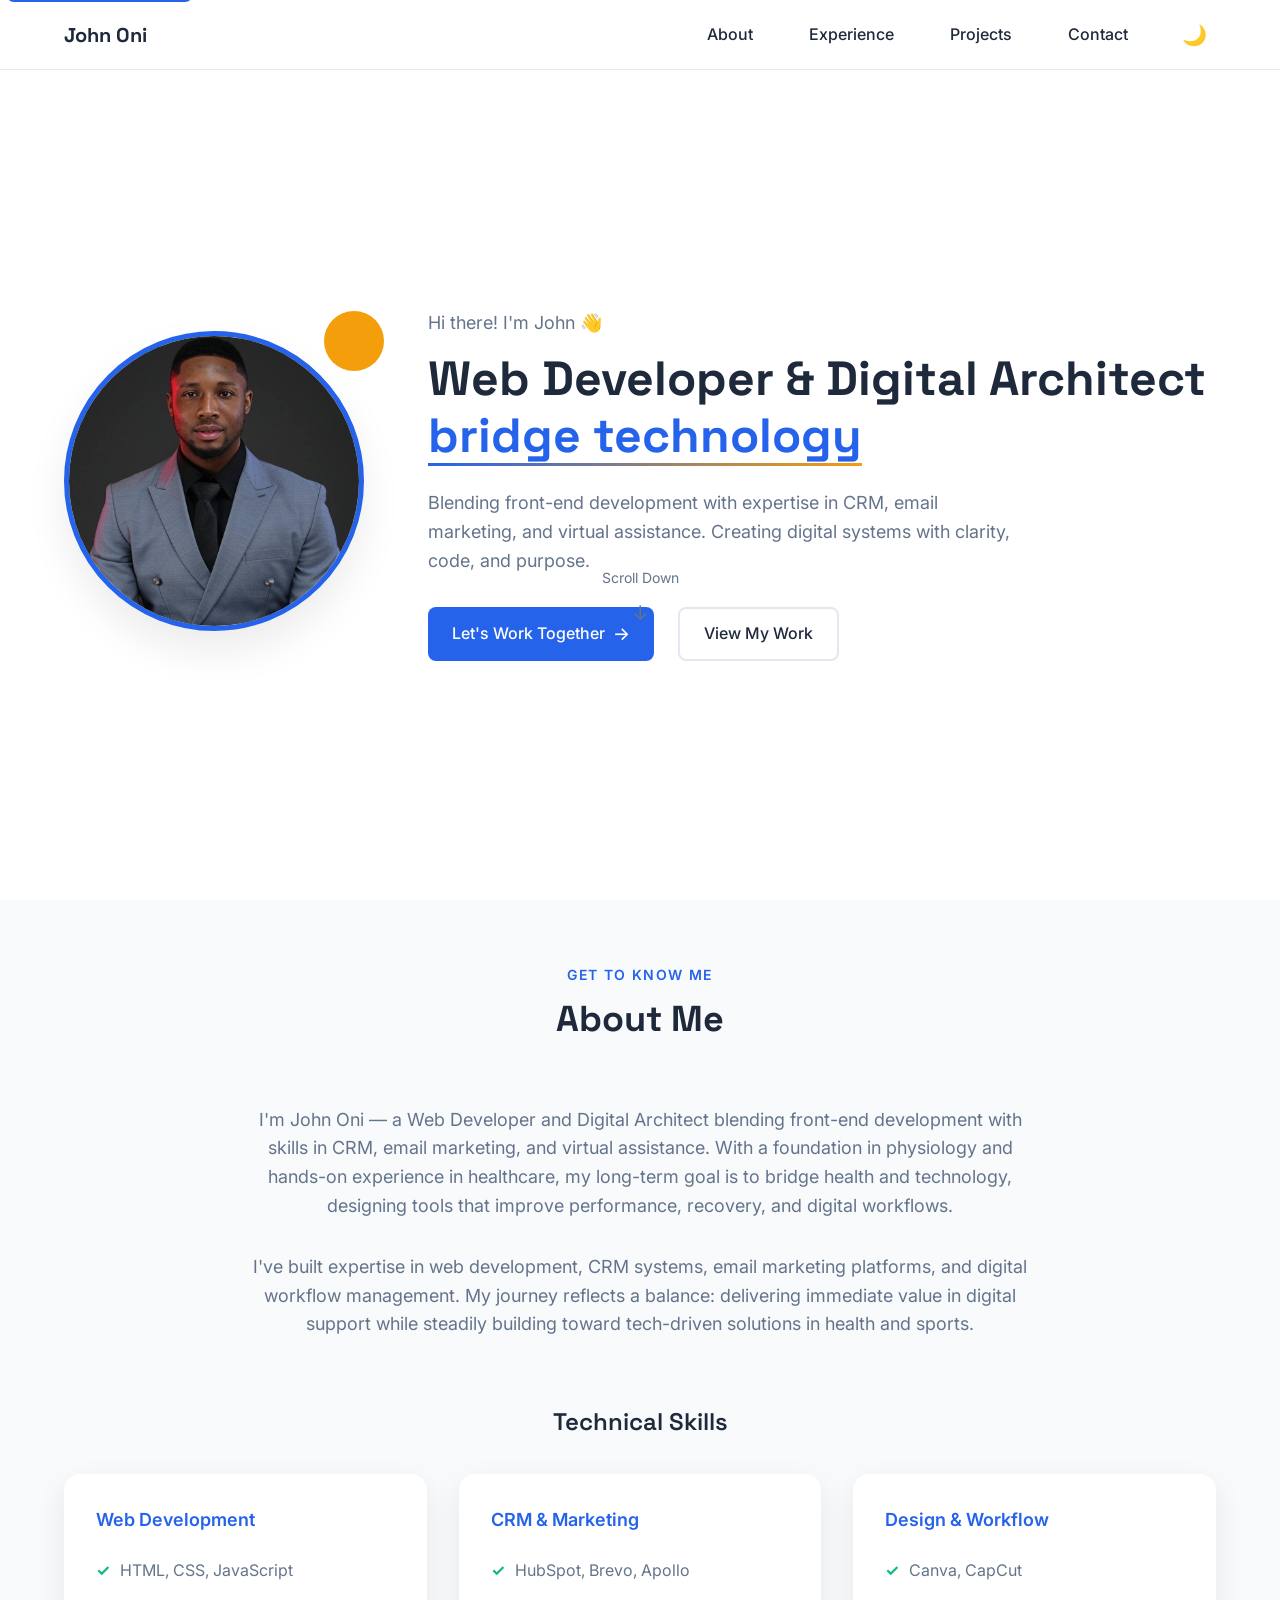
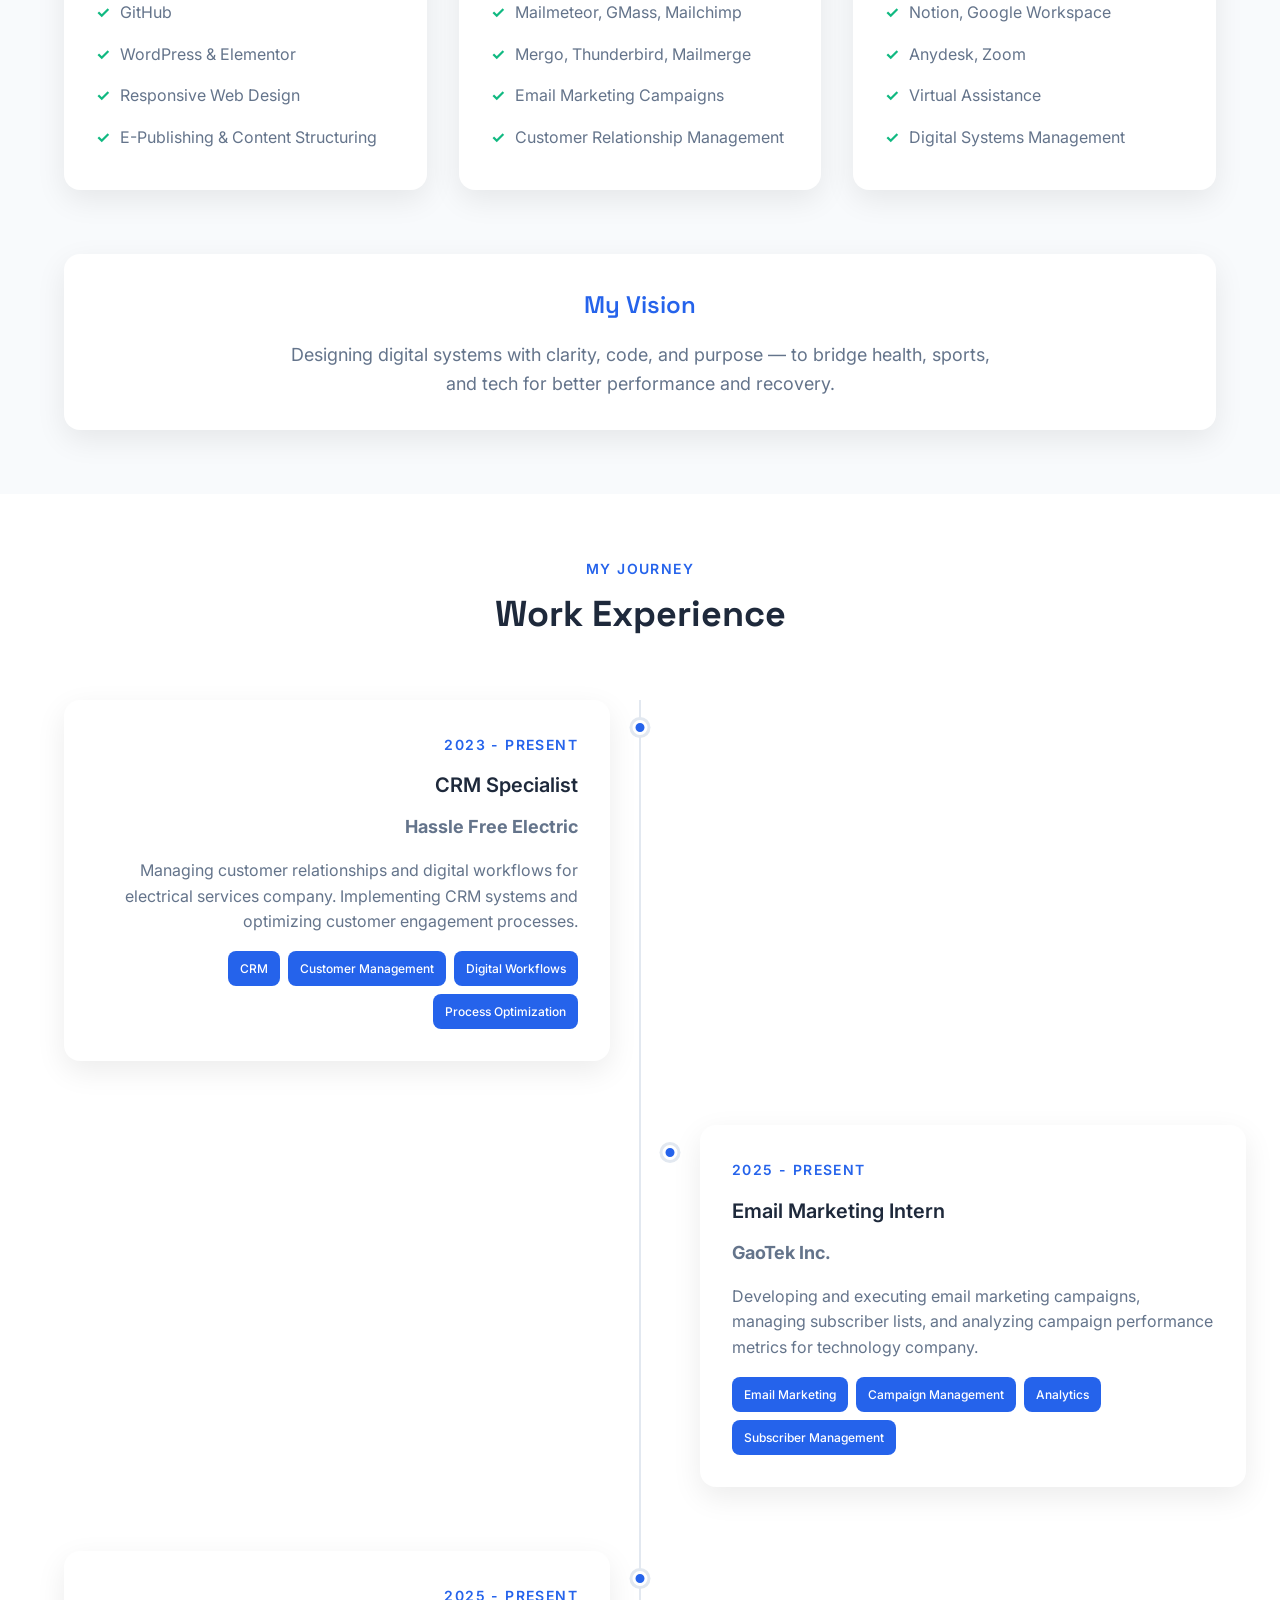
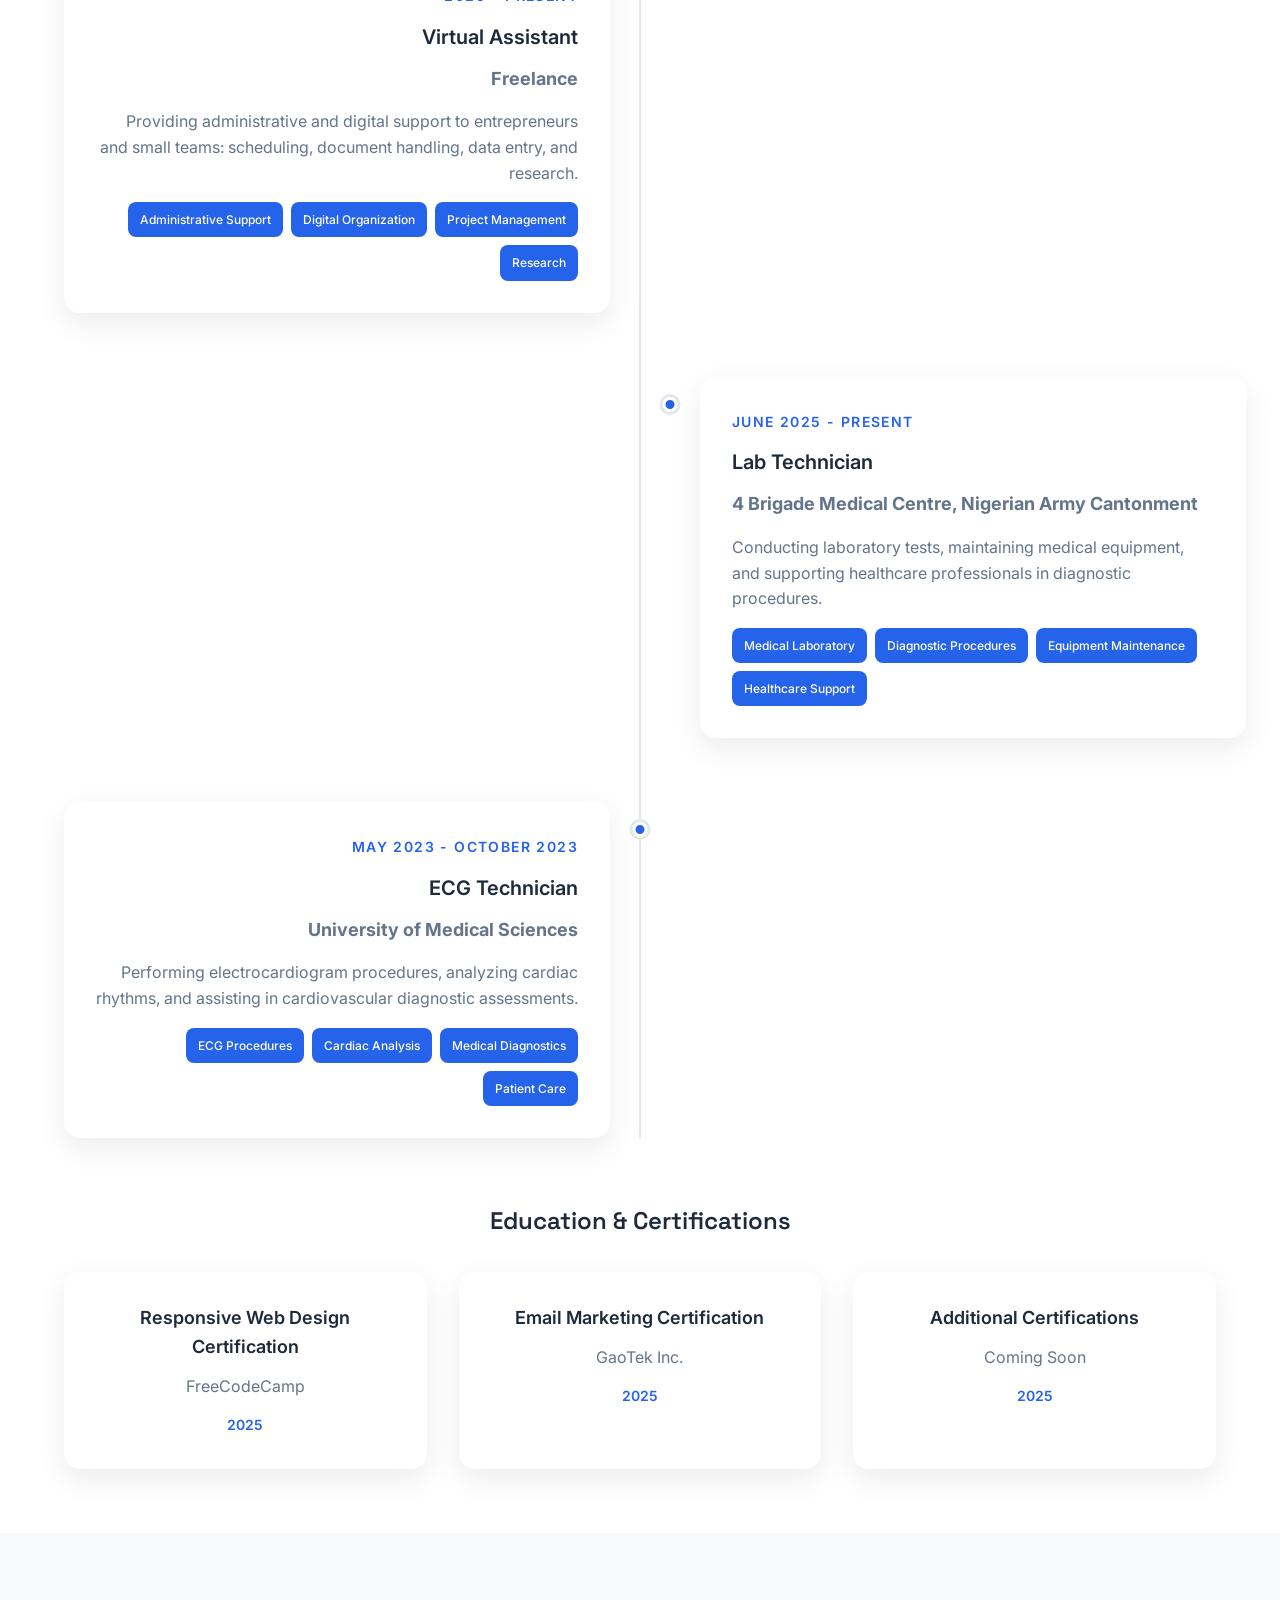
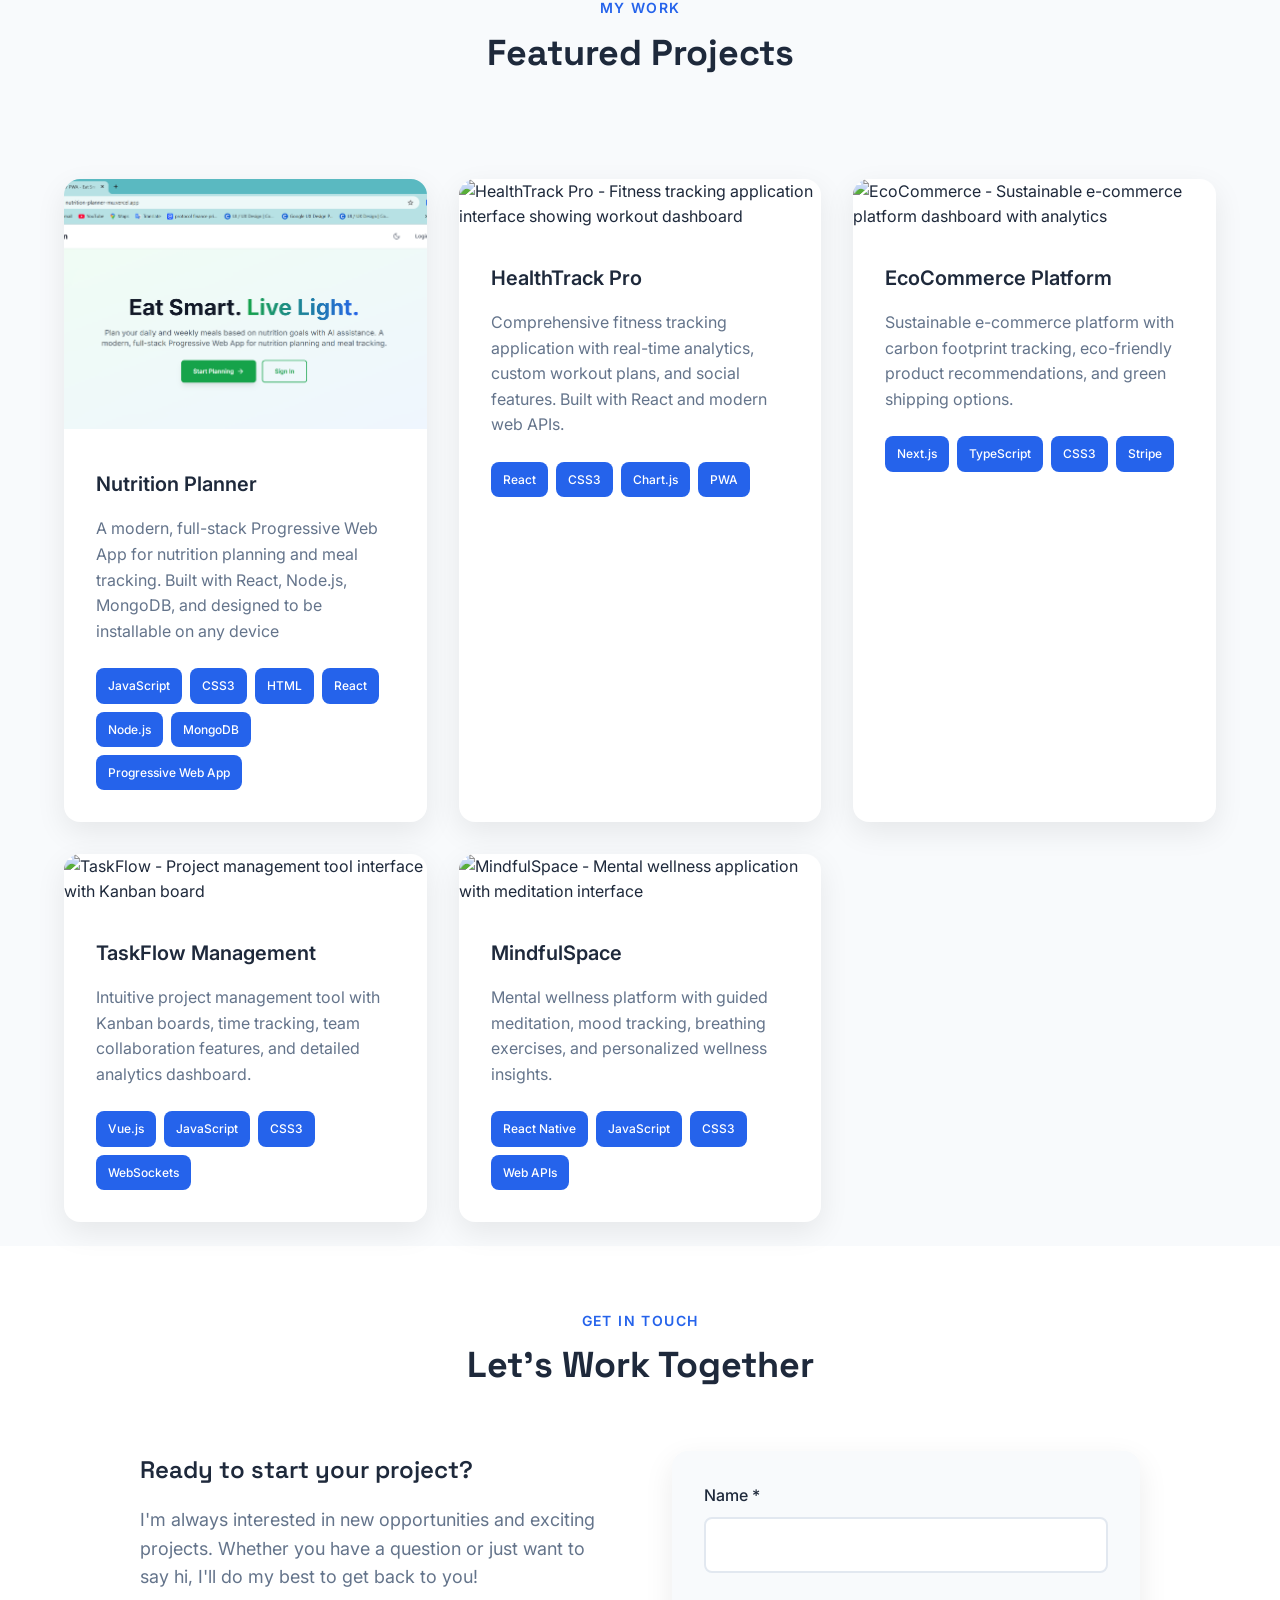
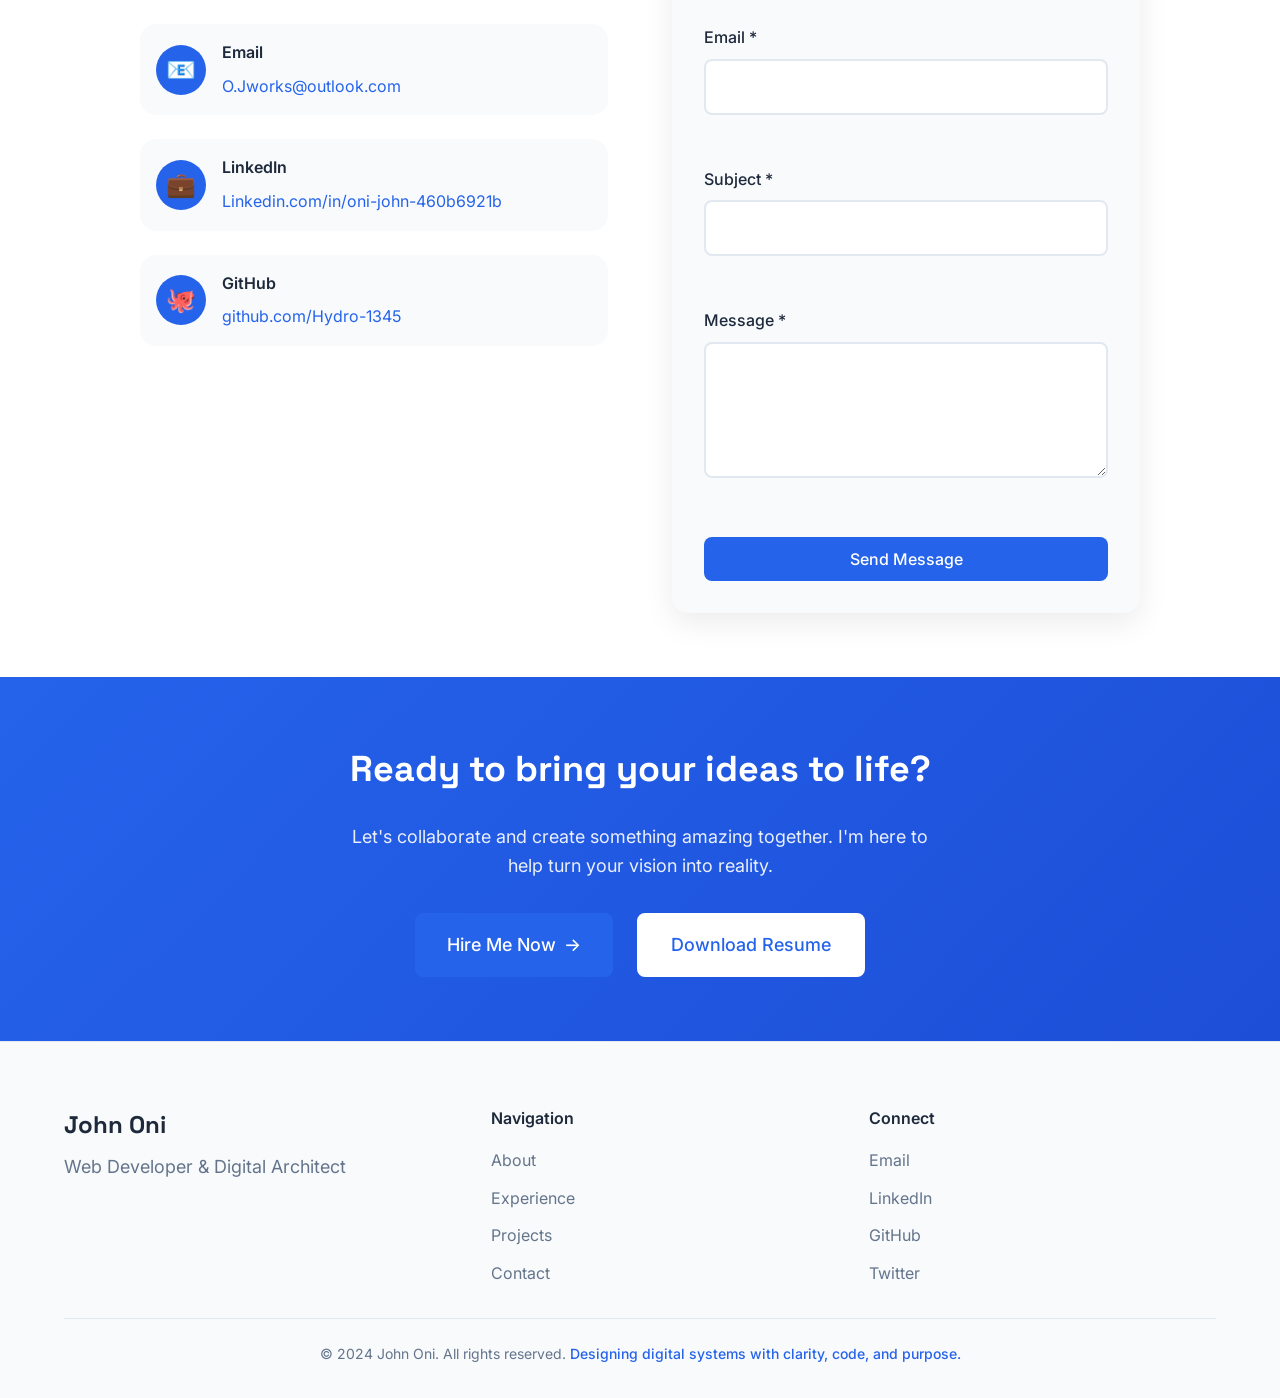
==== commit d137c2b2: "modified index.html, added an image to the flder" ====
--- a/index.html
+++ b/index.html
@@ -94,7 +94,7 @@
             <div class="hero__container container">
                 <div class="hero__content">
                     <div class="hero__image-container">
-                        <img src="./images/Mine.jpg" 
+                        <img src="./images/mine.jpg" 
                              alt="John Oni - Professional headshot"
                              class="hero__image"
                              loading="eager"
@@ -355,7 +355,7 @@
   <!-- Project Card 1-->
   <article class="project__card">
     <div class="project__image-container">
-        <img src="images/nutrition-planner.jpg" 
+        <img src="images/Nutrition.png" 
              alt="Nutrition Planner page screenshot" 
              class="project__image"
              loading="lazy"
@@ -363,7 +363,7 @@
              height="600">
         <div class="project__overlay">
             <div class="project__links">
-                <a href="https://hydro-1345.github.io/Nutrition-planner/" 
+                <a href="https://nutrition-planner-mu.vercel.app/" 
                    class="project__link" 
                    target="_blank" 
                    rel="noopener noreferrer"
@@ -383,13 +383,17 @@
     <div class="project__content">
         <h3 class="project__title">Nutrition Planner</h3>
         <p class="project__description">
-            A simple health app that lets users calculate BMI, 
-            and plan daily/weekly meals based on nutrition goals.
+            A modern, full-stack Progressive Web App for nutrition planning and meal tracking. 
+            Built with React, Node.js, MongoDB, and designed to be installable on any device
         </p>
         <div class="project__technologies">
             <span class="tech-tag">JavaScript</span>
             <span class="tech-tag">CSS3</span>
             <span class="tech-tag">HTML </span>
+            <span class="tech-tag">React </span>
+            <span class="tech-tag">Node.js </span>
+            <span class="tech-tag">MongoDB </span>
+            <span class="tech-tag">Progressive Web App </span>
         </div>
     </div>
 </article>
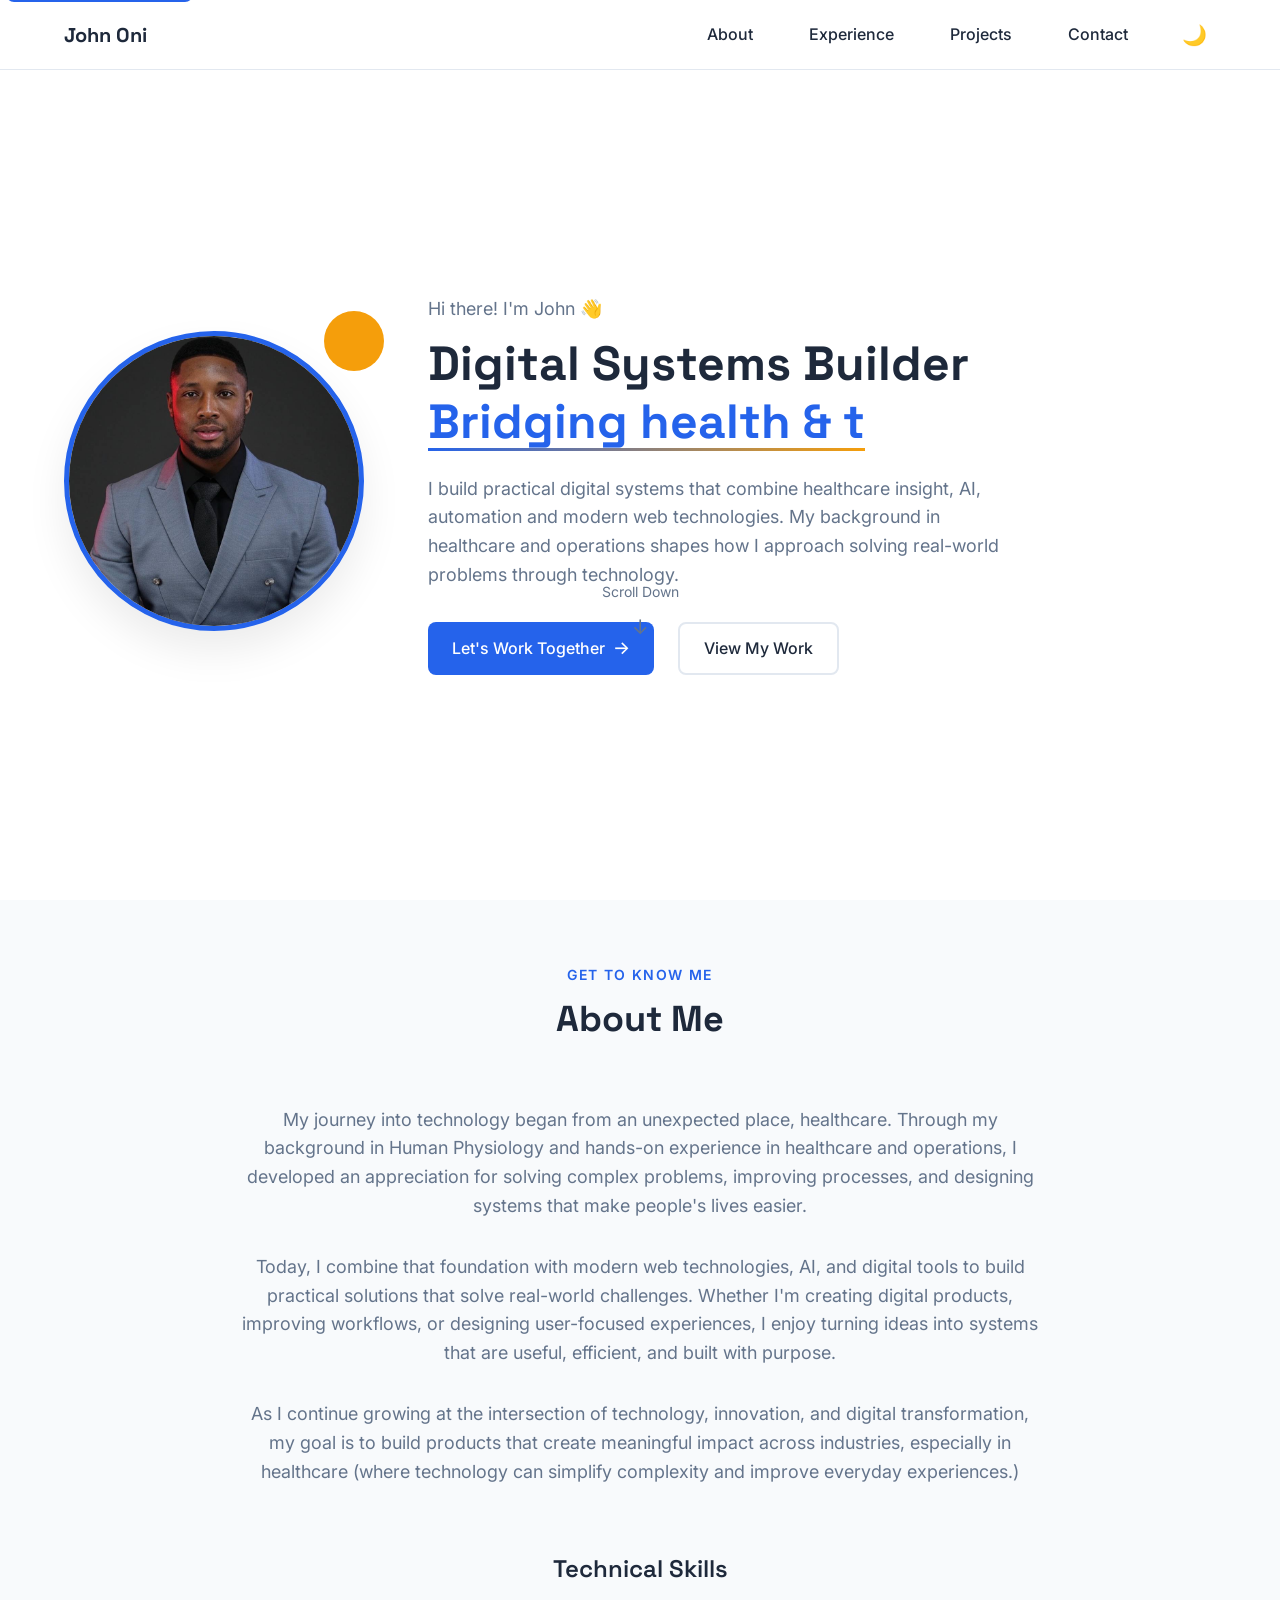
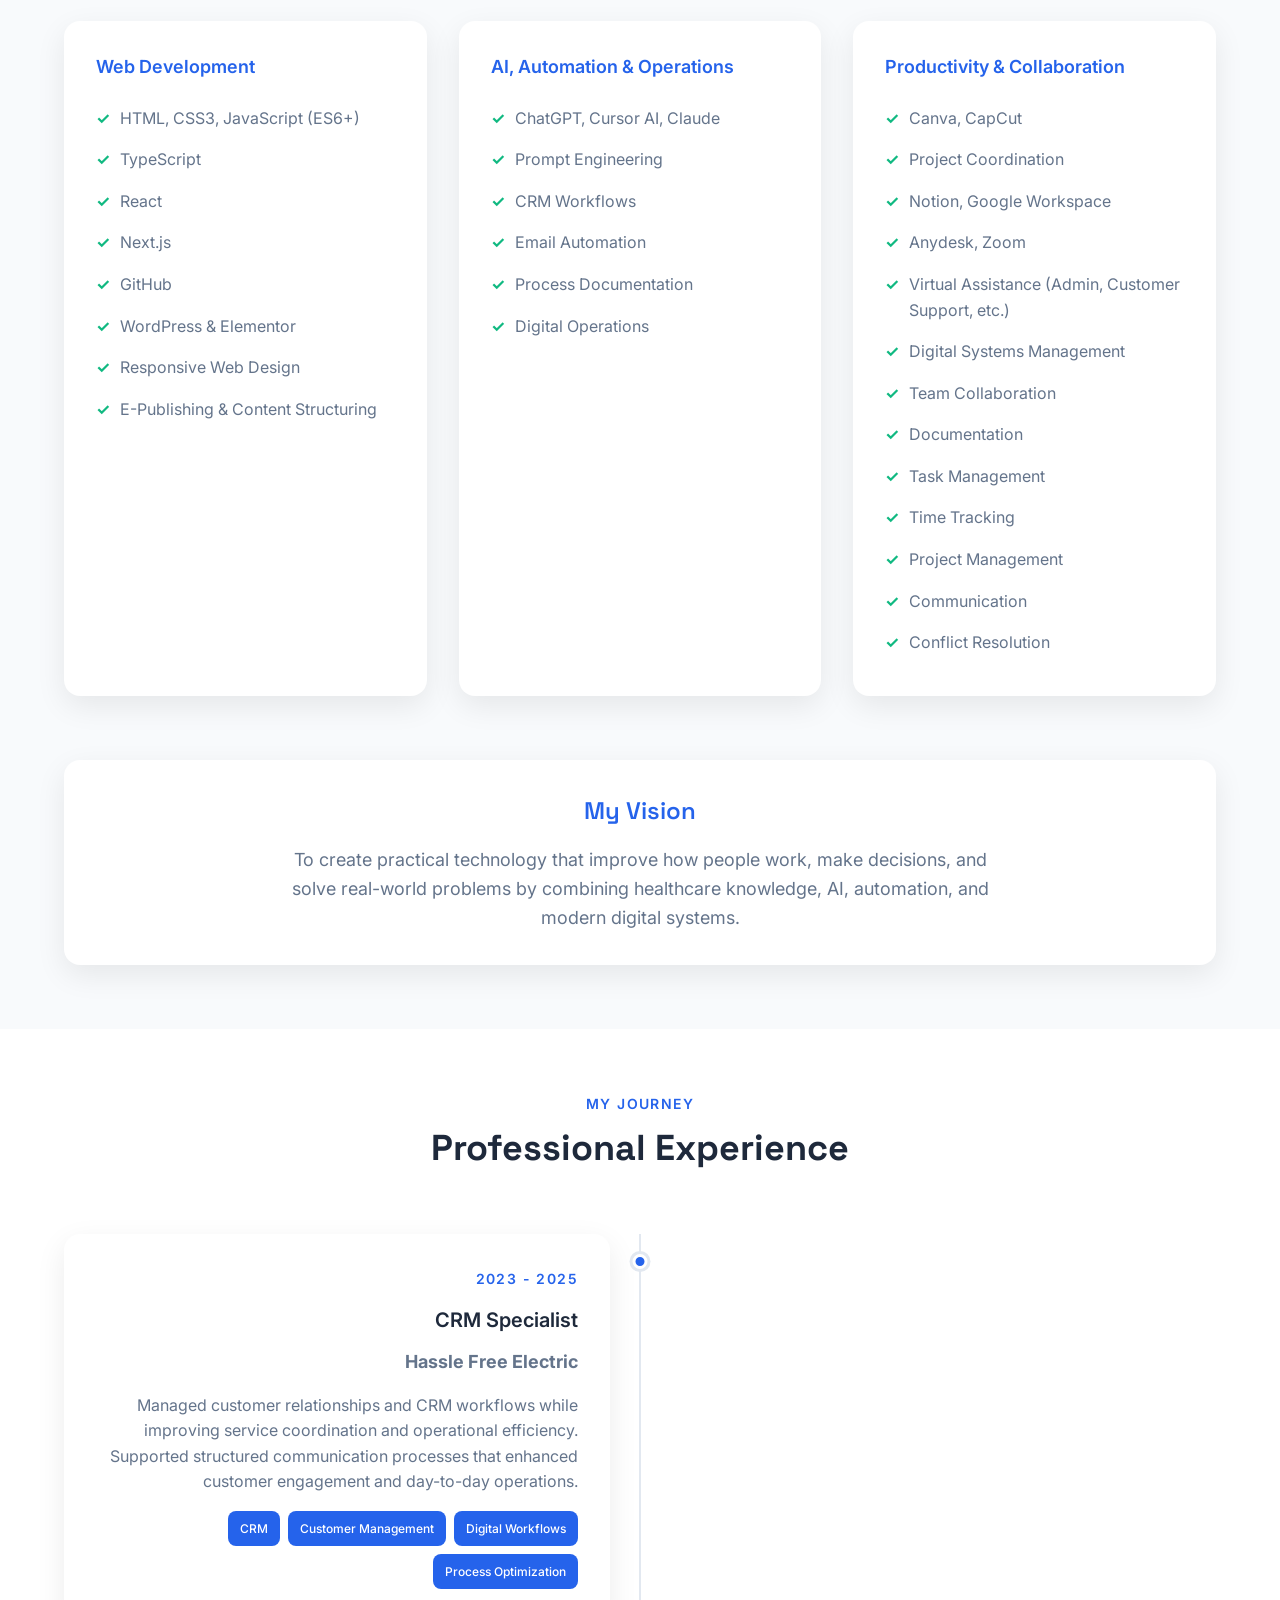
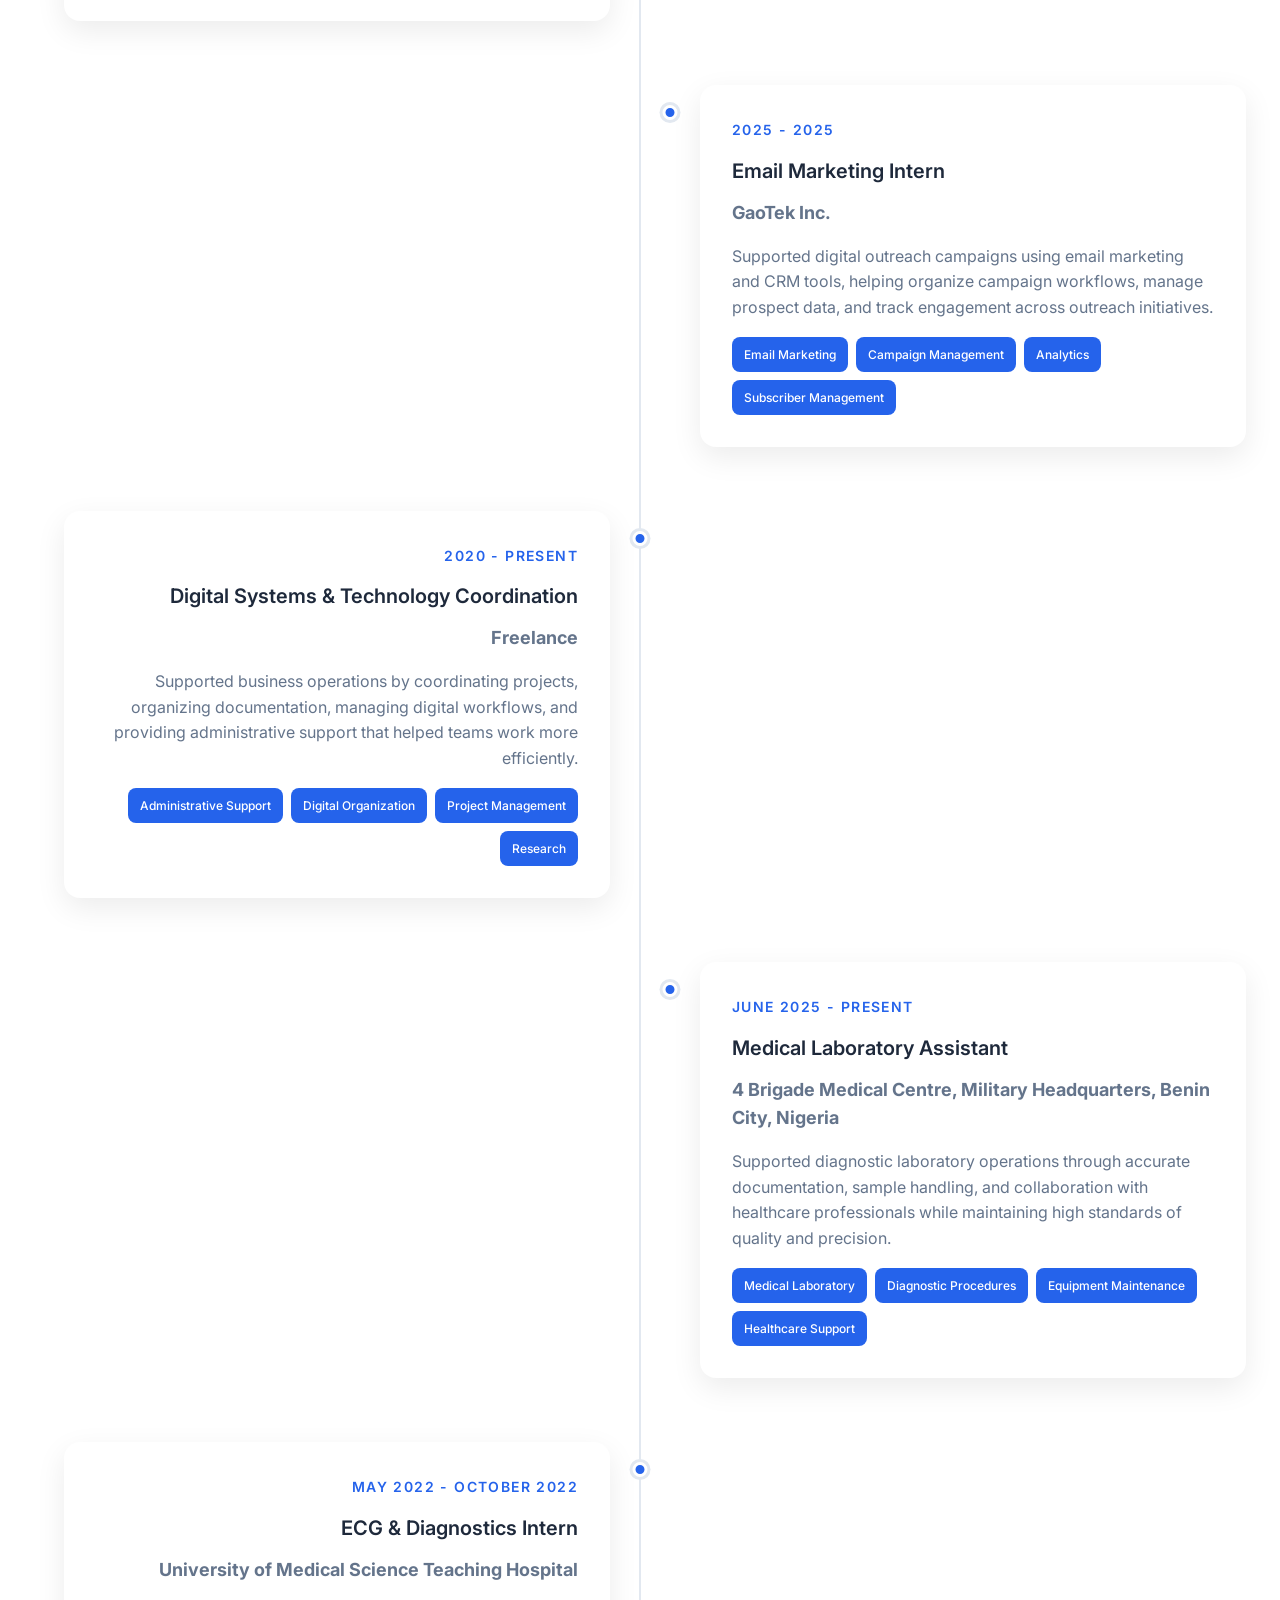
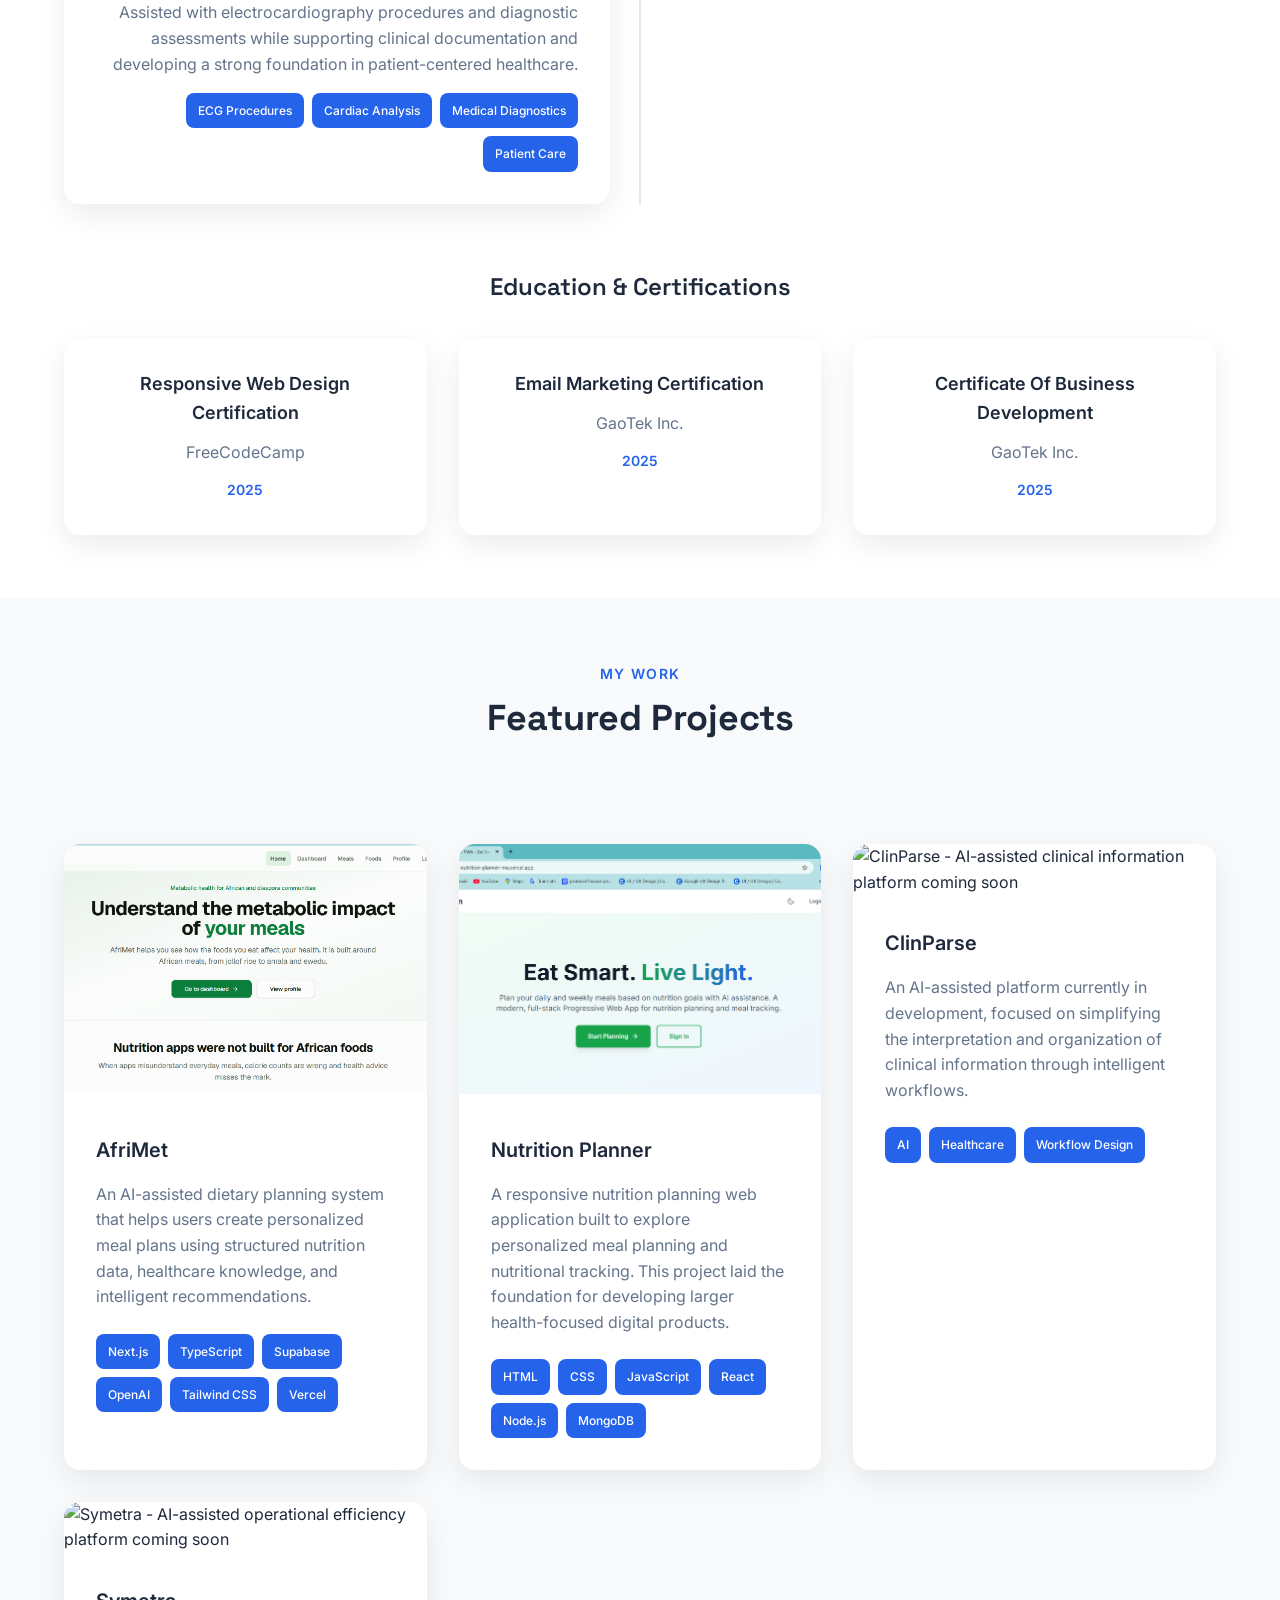
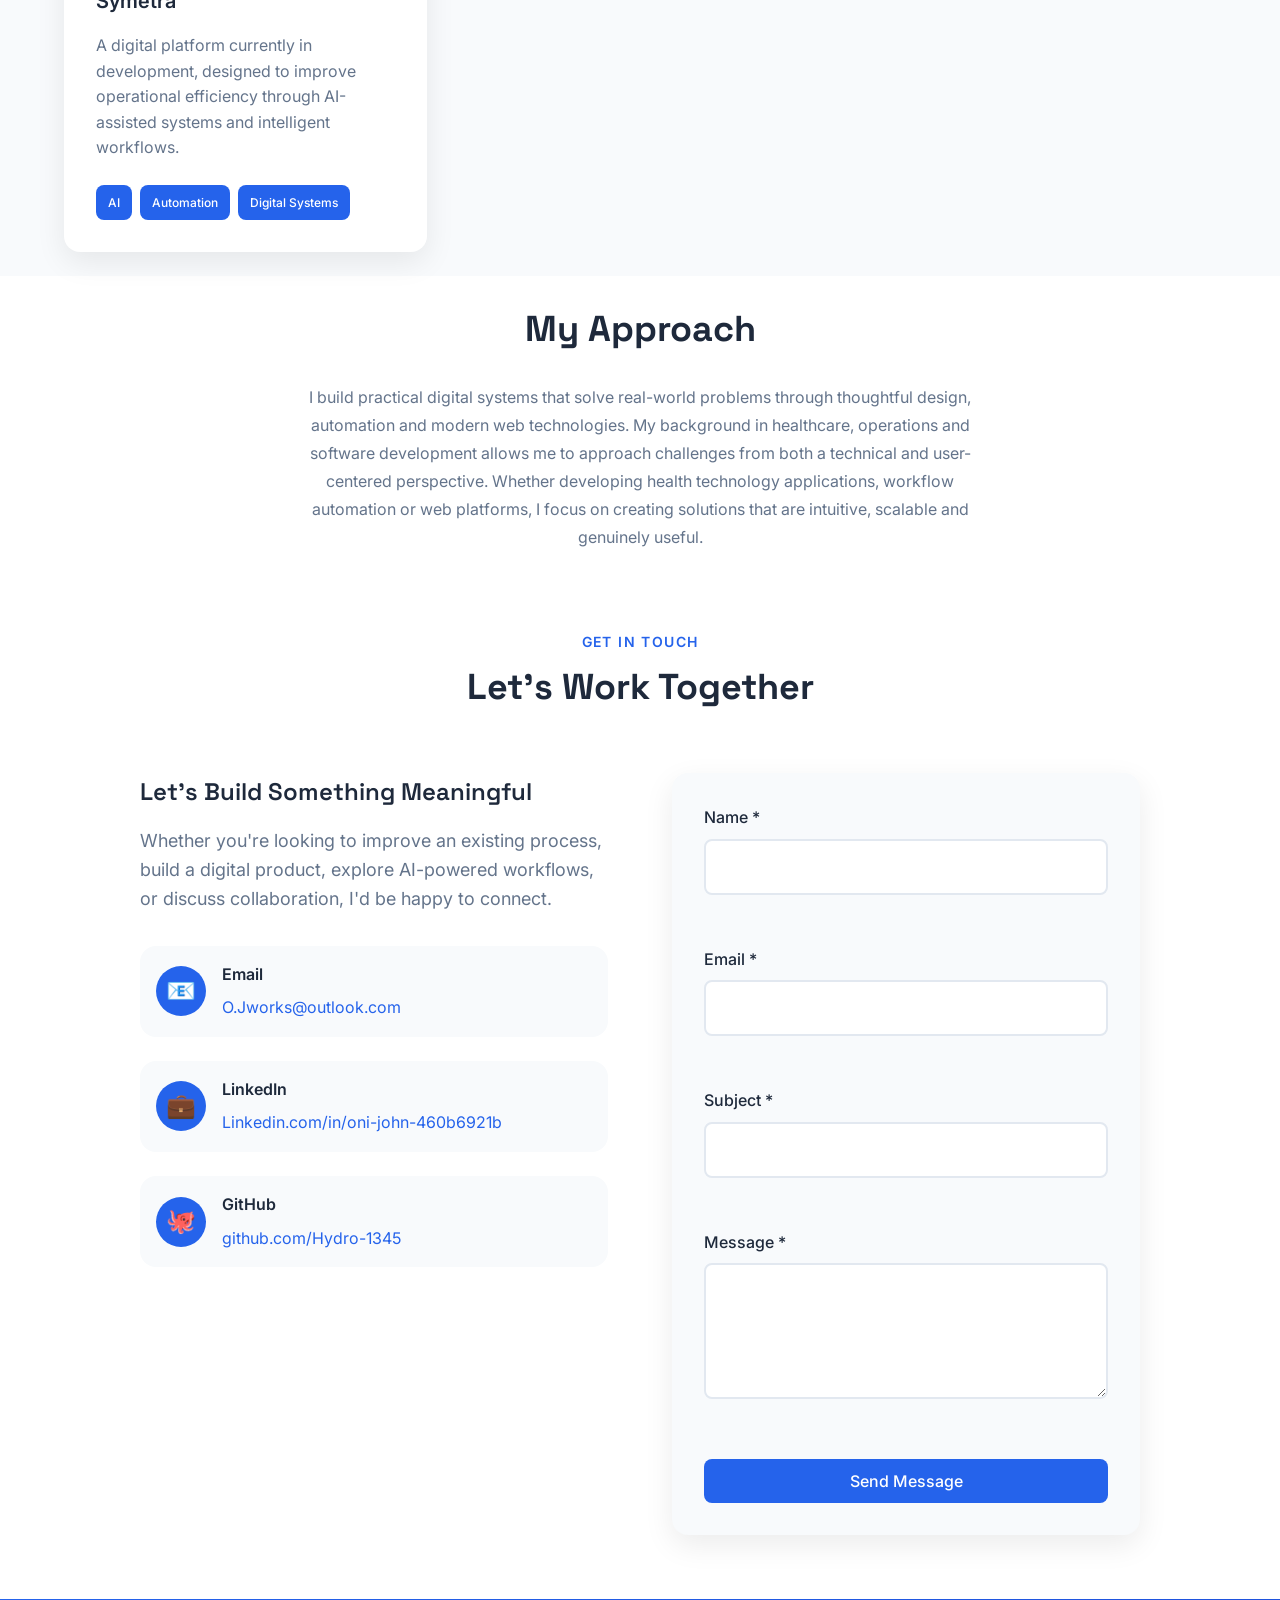
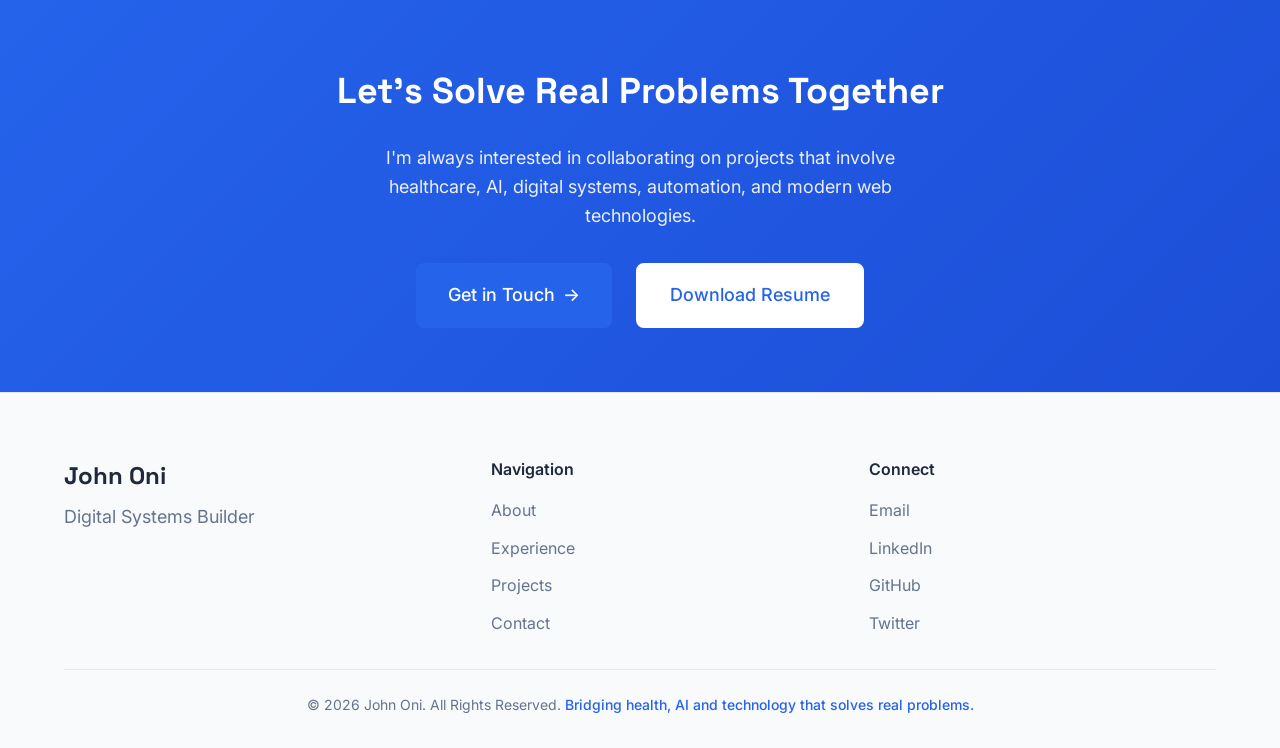
==== commit d57e014e: "Refine portfolio content, SEO, branding and favicon" ====
--- a/index.html
+++ b/index.html
@@ -5,44 +5,61 @@
     <meta name="viewport" content="width=device-width, initial-scale=1.0">
     
     <!-- SEO Meta Tags -->
-    <title>John Oni - Web Developer & Digital Architect | Portfolio</title>
-    <meta name="description" content="John Oni is a Web Developer and Digital Architect blending front-end development with skills in CRM, email marketing, and virtual assistance. View my projects and get in touch.">
-    <meta name="keywords" content="web developer, digital architect, CRM, email marketing, virtual assistant, health tech, JavaScript, HTML, CSS">
+    <title>John Oni | Digital Systems Builder | AI, Health & Technology</title>
+    <meta name="description" content="Portfolio of John Oni, a Digital Systems Builder combining healthcare knowledge, AI, automation, and modern web technologies to solve real-world problems.">
+    <meta name="keywords" content="John Oni, Digital Systems Builder, AI, Healthcare Technology, Innovation, Web Development, Next.js, TypeScript, Automation, Digital Systems, Human Physiology, Portfolio">
     <meta name="author" content="John Oni">
     <meta name="robots" content="index, follow">
     <meta name="theme-color" content="#3b82f6">
     
     <!-- Open Graph Tags -->
-    <meta property="og:title" content="John Oni - Web Developer & Digital Architect">
-    <meta property="og:description" content="Designing digital systems with clarity, code, and purpose — to bridge health, sports, and tech for better performance and recovery">
+    <meta property="og:title" content="John Oni | Digital Systems Builder | AI, Health & Technology">
+    <meta property="og:description" content="Portfolio of John Oni, a Digital Systems Builder combining healthcare knowledge, AI, automation, and modern web technologies to solve real-world problems.">
     <meta property="og:type" content="website">
-    <meta property="og:url" content="https://johnoni.dev">
-    <meta property="og:image" content="https://johnoni.dev/assets/profile-image.jpg">
-    <meta property="og:image:alt" content="John Oni - Web Developer & Digital Architect">
+    <meta property="og:url" content="https://johnoni.com">
+    <meta property="og:image" content="https://johnoni.com/images/profile.png">
+    <meta property="og:image:alt" content="John Oni - Digital Systems Builder">
     <meta property="og:site_name" content="John Oni Portfolio">
     
     <!-- Twitter Card Tags -->
     <meta name="twitter:card" content="summary_large_image">
-    <meta name="twitter:title" content="John Oni - Web Developer & Digital Architect">
-    <meta name="twitter:description" content="Designing digital systems with clarity, code, and purpose — to bridge health, sports, and tech for better performance and recovery">
-    <meta name="twitter:image" content="https://johnoni.dev/assets/profile-image.jpg">
-    <meta name="twitter:creator" content="@johnoni">
+    <meta name="twitter:title" content="John Oni | Digital Systems Builder">
+    <meta name="twitter:description" content="Building practical digital systems through healthcare insight, AI, automation and modern web technologies.">
+    <meta name="twitter:image" content="https://johnoni.com/images/profile.png">
+    <meta name="twitter:creator" content="@johnayodele23">
     
     <!-- Favicon -->
-    <link rel="icon" type="image/x-icon" href="/favicon.ico">
-    <link rel="apple-touch-icon" sizes="180x180" href="/apple-touch-icon.png">
-    <link rel="icon" type="image/png" sizes="32x32" href="/favicon-32x32.png">
-    <link rel="icon" type="image/png" sizes="16x16" href="/favicon-16x16.png">
-    <link rel="manifest" href="/site.webmanifest">
+    <link rel="icon" href="/favicon.ico" sizes="any">
+    <link rel="icon" type="image/svg+xml" href="/johnoni-monogram.svg">
+    <link rel="icon" type="image/png" sizes="32x32" href="/johnoni-monogram-32.png">
+    <link rel="icon" type="image/png" sizes="16x16" href="/johnoni-monogram-16.png">
+    <link rel="apple-touch-icon" href="/apple-touch-icon-180.png">
     
     <!-- Google Fonts -->
     <link rel="preconnect" href="https://fonts.googleapis.com">
     <link rel="preconnect" href="https://fonts.gstatic.com" crossorigin>
     <link href="https://fonts.googleapis.com/css2?family=Inter:wght@300;400;500;600;700&family=Space+Grotesk:wght@400;500;600;700&display=swap" rel="stylesheet">
     
-    <!-- Styles -->
-    <link rel="stylesheet" href="style.css">
-    <link rel="icon" type="image/x-icon" href="/images/digitaljohn.ico">
+    <!-- Styles  favicon deleted-->
+     <link rel="stylesheet" href="style.css">
+     <!-- favicon deleted-->
+    <link rel="icon" type="image/x-icon" href="/images/digitaljohn.ico"> 
+
+    <script type="application/ld+json">
+        {
+          "@context": "https://schema.org",
+          "@type": "Person",
+          "name": "John Oni",
+          "url": "https://johnoni.com",
+          "image": "https://johnoni.com/images/profile.png",
+          "jobTitle": "Digital Systems Builder",
+          "description": "Digital Systems Builder combining healthcare insight, AI, automation and modern web technologies.",
+          "sameAs": [
+            "https://github.com/Hydro-1345",
+            "https://www.linkedin.com/in/oni-john-460b6921b"
+          ]
+        }
+        </script>
 </head>
 <body>
     <!-- Skip to content for accessibility -->
@@ -106,12 +123,12 @@
                     <div class="hero__text">
                         <span class="hero__greeting">Hi there! I'm John 👋</span>
                         <h1 class="hero__title">
-                            Web Developer & Digital Architect 
-                            <span class="hero__highlight">bridging health, sports, and technology</span>
+                            Digital Systems Builder  
+                            <span class="hero__highlight">Bridging health, sports, and technology</span>
                         </h1>
                         <p class="hero__description">
-                            Blending front-end development with expertise in CRM, email marketing, 
-                            and virtual assistance. Creating digital systems with clarity, code, and purpose.
+                            I build practical digital systems that combine healthcare insight, AI, automation and modern web technologies. My background in healthcare 
+                            and operations shapes how I approach solving real-world problems through technology.
                         </p>
                         
                         <div class="hero__buttons">
@@ -148,15 +165,17 @@
                     <div class="about__content">
                         <div class="about__text">
                             <p class="about__description">
-                                I'm John Oni — a Web Developer and Digital Architect blending front-end development 
-                                with skills in CRM, email marketing, and virtual assistance. With a foundation in 
-                                physiology and hands-on experience in healthcare, my long-term goal is to bridge 
-                                health and technology, designing tools that improve performance, recovery, and digital workflows.
+                                My journey into technology began from an unexpected place, healthcare. 
+                                Through my background in Human Physiology and hands-on experience in healthcare and operations, 
+                                I developed an appreciation for solving complex problems, improving processes, and designing systems that make people's lives easier.
                             </p>
                             <p class="about__description">
-                                I've built expertise in web development, CRM systems, email marketing platforms, 
-                                and digital workflow management. My journey reflects a balance: delivering immediate 
-                                value in digital support while steadily building toward tech-driven solutions in health and sports.
+                                Today, I combine that foundation with modern web technologies, AI, and digital tools to build practical solutions that solve real-world challenges. 
+                                Whether I'm creating digital products, improving workflows, or designing user-focused experiences, I enjoy turning ideas into systems that are useful, efficient, and built with purpose.
+                            </p>
+                            <p class="about__description">
+                                As I continue growing at the intersection of technology, innovation, and digital transformation, my goal is to build products that create meaningful impact across industries, 
+                                especially in healthcare (where technology can simplify complexity and improve everyday experiences.)
                             </p>
                             
                             <!-- Skills Grid -->
@@ -166,7 +185,10 @@
                                     <div class="skill__category">
                                         <h4 class="skill__category-title">Web Development</h4>
                                         <ul class="skill__list">
-                                            <li>HTML, CSS, JavaScript</li>
+                                            <li>HTML, CSS3, JavaScript (ES6+)</li>
+                                            <li>TypeScript</li>
+                                            <li>React</li>
+                                            <li>Next.js</li>
                                             <li>GitHub</li>
                                             <li>WordPress & Elementor</li>
                                             <li>Responsive Web Design</li>
@@ -174,23 +196,32 @@
                                         </ul>
                                     </div>
                                     <div class="skill__category">
-                                        <h4 class="skill__category-title">CRM & Marketing</h4>
+                                        <h4 class="skill__category-title">AI, Automation & Operations</h4>
                                         <ul class="skill__list">
-                                            <li>HubSpot, Brevo, Apollo</li>
-                                            <li>Mailmeteor, GMass, Mailchimp</li>
-                                            <li>Mergo, Thunderbird, Mailmerge</li>
-                                            <li>Email Marketing Campaigns</li>
-                                            <li>Customer Relationship Management</li>
+                                            <li>ChatGPT, Cursor AI, Claude</li>
+                                            <li>Prompt Engineering</li>
+                                             <li>CRM Workflows</li>
+                                                <li>Email Automation</li>
+                                                <li>Process Documentation</li>
+                                                <li>Digital Operations</li>
                                         </ul>
                                     </div>
                                     <div class="skill__category">
-                                        <h4 class="skill__category-title">Design & Workflow</h4>
+                                        <h4 class="skill__category-title">Productivity & Collaboration</h4>
                                         <ul class="skill__list">
                                             <li>Canva, CapCut</li>
+                                            <li>Project Coordination</li>
                                             <li>Notion, Google Workspace</li>
                                             <li>Anydesk, Zoom</li>
-                                            <li>Virtual Assistance</li>
+                                            <li>Virtual Assistance (Admin, Customer Support, etc.)</li>
                                             <li>Digital Systems Management</li>
+                                            <li>Team Collaboration</li>
+                                            <li>Documentation</li>
+                                            <li>Task Management</li>
+                                            <li>Time Tracking</li>
+                                            <li>Project Management</li>
+                                            <li>Communication</li>
+                                            <li>Conflict Resolution</li>
                                         </ul>
                                     </div>
                                 </div>
@@ -200,8 +231,8 @@
                             <div class="about__vision">
                                 <h3 class="vision__title">My Vision</h3>
                                 <p class="vision__text">
-                                    Designing digital systems with clarity, code, and purpose — to bridge health, 
-                                    sports, and tech for better performance and recovery.
+                                    To create practical technology that improve how people work, make decisions, 
+                                    and solve real-world problems by combining healthcare knowledge, AI, automation, and modern digital systems.
                                 </p>
                             </div>
                         </div>
@@ -215,7 +246,7 @@
             <div class="container">
                 <div class="section__header">
                     <span class="section__subtitle">My Journey</span>
-                    <h2 class="section__title">Work Experience</h2>
+                    <h2 class="section__title">Professional Experience</h2>
                 </div>
                 
                 <div class="experience__container">
@@ -224,12 +255,12 @@
                         <div class="timeline__item" role="listitem">
                             <div class="timeline__marker" aria-hidden="true"></div>
                             <div class="timeline__content">
-                                <time class="timeline__period" datetime="2023">2023 - Present</time>
+                                <time class="timeline__period" datetime="2023">2023 - 2025</time>
                                 <h3 class="timeline__title">CRM Specialist</h3>
                                 <h4 class="timeline__company">Hassle Free Electric</h4>
                                 <p class="timeline__description">
-                                    Managing customer relationships and digital workflows for electrical services company. 
-                                    Implementing CRM systems and optimizing customer engagement processes.
+                                    Managed customer relationships and CRM workflows while improving service coordination and operational efficiency. 
+                                    Supported structured communication processes that enhanced customer engagement and day-to-day operations.
                                 </p>
                                 <div class="timeline__technologies">
                                     <span class="tech-tag">CRM</span>
@@ -243,12 +274,12 @@
                         <div class="timeline__item" role="listitem">
                             <div class="timeline__marker" aria-hidden="true"></div>
                             <div class="timeline__content">
-                                <time class="timeline__period" datetime="2025">2025 - Present</time>
+                                <time class="timeline__period" datetime="2025">2025 - 2025</time>
                                 <h3 class="timeline__title">Email Marketing Intern</h3>
                                 <h4 class="timeline__company">GaoTek Inc.</h4>
                                 <p class="timeline__description">
-                                    Developing and executing email marketing campaigns, managing subscriber lists, 
-                                    and analyzing campaign performance metrics for technology company.
+                                    Supported digital outreach campaigns using email marketing and CRM tools, 
+                                    helping organize campaign workflows, manage prospect data, and track engagement across outreach initiatives.
                                 </p>
                                 <div class="timeline__technologies">
                                     <span class="tech-tag">Email Marketing</span>
@@ -262,12 +293,12 @@
                         <div class="timeline__item" role="listitem">
                             <div class="timeline__marker" aria-hidden="true"></div>
                             <div class="timeline__content">
-                                <time class="timeline__period" datetime="2025">2025 - Present</time>
-                                <h3 class="timeline__title">Virtual Assistant</h3>
+                                <time class="timeline__period" datetime="2020">2020 - Present</time>
+                                <h3 class="timeline__title">Digital Systems & Technology Coordination </h3>
                                 <h4 class="timeline__company">Freelance</h4>
                                 <p class="timeline__description">
-                                    Providing administrative and digital support to entrepreneurs and small teams: 
-                                    scheduling, document handling, data entry, and research.
+                                    Supported business operations by coordinating projects, organizing documentation, 
+                                    managing digital workflows, and providing administrative support that helped teams work more efficiently.
                                 </p>
                                 <div class="timeline__technologies">
                                     <span class="tech-tag">Administrative Support</span>
@@ -282,11 +313,11 @@
                             <div class="timeline__marker" aria-hidden="true"></div>
                             <div class="timeline__content">
                                 <time class="timeline__period" datetime="2025">June 2025 - Present</time>
-                                <h3 class="timeline__title">Lab Technician</h3>
-                                <h4 class="timeline__company">4 Brigade Medical Centre, Nigerian Army Cantonment</h4>
+                                <h3 class="timeline__title">Medical Laboratory Assistant</h3>
+                                <h4 class="timeline__company">4  Brigade Medical Centre, Military Headquarters, Benin City, Nigeria</h4>
                                 <p class="timeline__description">
-                                    Conducting laboratory tests, maintaining medical equipment, and supporting 
-                                    healthcare professionals in diagnostic procedures.
+                                    Supported diagnostic laboratory operations through accurate documentation, sample handling, 
+                                    and collaboration with healthcare professionals while maintaining high standards of quality and precision.
                                 </p>
                                 <div class="timeline__technologies">
                                     <span class="tech-tag">Medical Laboratory</span>
@@ -300,12 +331,12 @@
                         <div class="timeline__item" role="listitem">
                             <div class="timeline__marker" aria-hidden="true"></div>
                             <div class="timeline__content">
-                                <time class="timeline__period" datetime="2023">May 2023 - October 2023</time>
-                                <h3 class="timeline__title">ECG Technician</h3>
-                                <h4 class="timeline__company">University of Medical Sciences</h4>
+                                <time class="timeline__period" datetime="2022">May 2022 - October 2022</time>
+                                <h3 class="timeline__title">ECG & Diagnostics Intern</h3>
+                                <h4 class="timeline__company">University of Medical Science Teaching Hospital</h4>
                                 <p class="timeline__description">
-                                    Performing electrocardiogram procedures, analyzing cardiac rhythms, 
-                                    and assisting in cardiovascular diagnostic assessments.
+                                    Assisted with electrocardiography procedures 
+                                    and diagnostic assessments while supporting clinical documentation and developing a strong foundation in patient-centered healthcare.
                                 </p>
                                 <div class="timeline__technologies">
                                     <span class="tech-tag">ECG Procedures</span>
@@ -332,8 +363,8 @@
                                 <time class="education__period" datetime="2025">2025</time>
                             </div>
                             <div class="education__item">
-                                <h4 class="education__degree">Additional Certifications</h4>
-                                <p class="education__school">Coming Soon</p>
+                                <h4 class="education__degree">Certificate Of Business Development</h4>
+                                <p class="education__school">GaoTek Inc.</p>
                                 <time class="education__period" datetime="2025">2025</time>
                             </div>
                         </div>
@@ -352,91 +383,90 @@
                 
                 <div class="projects__container">
 
-  <!-- Project Card 1-->
-  <article class="project__card">
-    <div class="project__image-container">
-        <img src="images/Nutrition.png" 
-             alt="Nutrition Planner page screenshot" 
-             class="project__image"
-             loading="lazy"
-             width="800"
-             height="600">
-        <div class="project__overlay">
-            <div class="project__links">
-                <a href="https://nutrition-planner-mu.vercel.app/" 
-                   class="project__link" 
-                   target="_blank" 
-                   rel="noopener noreferrer"
-                   aria-label="View MindfulSpace live demo">
-                    <span aria-hidden="true">🔗</span> Live Demo
-                </a>
-                <a href="https://github.com/hydro-1345/Nutrition-planner" 
-                   class="project__link" 
-                   target="_blank" 
-                   rel="noopener noreferrer"
-                   aria-label="View MindfulSpace source code">
-                    <span aria-hidden="true">🔗</span> View Code
-                </a>
-            </div>
-        </div>
-    </div>
-    <div class="project__content">
-        <h3 class="project__title">Nutrition Planner</h3>
-        <p class="project__description">
-            A modern, full-stack Progressive Web App for nutrition planning and meal tracking. 
-            Built with React, Node.js, MongoDB, and designed to be installable on any device
-        </p>
-        <div class="project__technologies">
-            <span class="tech-tag">JavaScript</span>
-            <span class="tech-tag">CSS3</span>
-            <span class="tech-tag">HTML </span>
-            <span class="tech-tag">React </span>
-            <span class="tech-tag">Node.js </span>
-            <span class="tech-tag">MongoDB </span>
-            <span class="tech-tag">Progressive Web App </span>
-        </div>
-    </div>
-</article>
-
-                    <!-- Project Card 2 -->
+                    <!-- Project Card 1 -->
                     <article class="project__card">
                         <div class="project__image-container">
-                            <img src="https://images.unsplash.com/photo-1551650975-87deedd944c3?w=800&h=600&fit=crop&auto=format&q=80" 
-                                 alt="HealthTrack Pro - Fitness tracking application interface showing workout dashboard" 
+                            <img src="images/Afrimet.png" 
+                                 alt="AfriMet - AI-assisted dietary planning system" 
                                  class="project__image"
                                  loading="lazy"
                                  width="800"
                                  height="600">
                             <div class="project__overlay">
                                 <div class="project__links">
-                                    <a href="https://healthtrack-demo.vercel.app" 
+                                    <a href="https://afrimet.vercel.app/" 
                                        class="project__link" 
                                        target="_blank" 
                                        rel="noopener noreferrer"
-                                       aria-label="View HealthTrack Pro live demo">
+                                       aria-label="View AfriMet live demo">
                                         <span aria-hidden="true">🔗</span> Live Demo
                                     </a>
-                                    <a href="https://github.com/johnoni/healthtrack-pro" 
+                                    <a href="https://github.com/Hydro-1345/AfriMet" 
                                        class="project__link" 
                                        target="_blank" 
                                        rel="noopener noreferrer"
-                                       aria-label="View HealthTrack Pro source code">
+                                       aria-label="View AfriMet source code">
                                         <span aria-hidden="true">🔗</span> View Code
                                     </a>
                                 </div>
                             </div>
                         </div>
                         <div class="project__content">
-                            <h3 class="project__title">HealthTrack Pro</h3>
+                            <h3 class="project__title">AfriMet</h3>
                             <p class="project__description">
-                                Comprehensive fitness tracking application with real-time analytics, 
-                                custom workout plans, and social features. Built with React and modern web APIs.
+                                An AI-assisted dietary planning system that helps users create personalized meal plans using structured nutrition data, healthcare knowledge, and intelligent recommendations.
                             </p>
                             <div class="project__technologies">
+                                <span class="tech-tag">Next.js</span>
+                                <span class="tech-tag">TypeScript</span>
+                                <span class="tech-tag">Supabase</span>
+                                <span class="tech-tag">OpenAI</span>
+                                <span class="tech-tag">Tailwind CSS</span>
+                                <span class="tech-tag">Vercel</span>
+                            </div>
+                        </div>
+                    </article>
+
+                    <!-- Project Card 2 -->
+                    <article class="project__card">
+                        <div class="project__image-container">
+                            <img src="images/Nutrition.png" 
+                                 alt="Nutrition Planner page screenshot" 
+                                 class="project__image"
+                                 loading="lazy"
+                                 width="800"
+                                 height="600">
+                            <div class="project__overlay">
+                                <div class="project__links">
+                                    <a href="https://nutrition-planner-mu.vercel.app/" 
+                                       class="project__link" 
+                                       target="_blank" 
+                                       rel="noopener noreferrer"
+                                       aria-label="View Nutrition Planner live demo">
+                                        <span aria-hidden="true">🔗</span> Live Demo
+                                    </a>
+                                    <a href="https://github.com/hydro-1345/Nutrition-planner" 
+                                       class="project__link" 
+                                       target="_blank" 
+                                       rel="noopener noreferrer"
+                                       aria-label="View Nutrition Planner source code">
+                                        <span aria-hidden="true">🔗</span> View Code
+                                    </a>
+                                </div>
+                            </div>
+                        </div>
+                        <div class="project__content">
+                            <h3 class="project__title">Nutrition Planner</h3>
+                            <p class="project__description">
+                                A responsive nutrition planning web application built to explore personalized meal planning and nutritional tracking. This project laid the foundation for developing larger health-focused digital products.
+                            </p>
+                            <div class="project__technologies">
+                                <span class="tech-tag">HTML</span>
+                                <span class="tech-tag">CSS</span>
+                                <span class="tech-tag">JavaScript</span>
                                 <span class="tech-tag">React</span>
-                                <span class="tech-tag">CSS3</span>
-                                <span class="tech-tag">Chart.js</span>
-                                <span class="tech-tag">PWA</span>
+                                <span class="tech-tag">Node.js</span>
+                                <span class="tech-tag">MongoDB</span>
                             </div>
                         </div>
                     </article>
@@ -445,41 +475,26 @@
                     <article class="project__card">
                         <div class="project__image-container">
                             <img src="https://images.unsplash.com/photo-1460925895917-afdab827c52f?w=800&h=600&fit=crop&auto=format&q=80" 
-                                 alt="EcoCommerce - Sustainable e-commerce platform dashboard with analytics" 
+                                 alt="ClinParse - AI-assisted clinical information platform coming soon" 
                                  class="project__image"
                                  loading="lazy"
                                  width="800"
                                  height="600">
                             <div class="project__overlay">
                                 <div class="project__links">
-                                    <a href="https://ecocommerce-demo.netlify.app" 
-                                       class="project__link" 
-                                       target="_blank" 
-                                       rel="noopener noreferrer"
-                                       aria-label="View EcoCommerce live demo">
-                                        <span aria-hidden="true">🔗</span> Live Demo
-                                    </a>
-                                    <a href="https://github.com/johnoni/ecocommerce" 
-                                       class="project__link" 
-                                       target="_blank" 
-                                       rel="noopener noreferrer"
-                                       aria-label="View EcoCommerce source code">
-                                        <span aria-hidden="true">🔗</span> View Code
-                                    </a>
+                                    <span class="project__link" aria-disabled="true">Coming Soon</span>
                                 </div>
                             </div>
                         </div>
                         <div class="project__content">
-                            <h3 class="project__title">EcoCommerce Platform</h3>
+                            <h3 class="project__title">ClinParse</h3>
                             <p class="project__description">
-                                Sustainable e-commerce platform with carbon footprint tracking, 
-                                eco-friendly product recommendations, and green shipping options.
+                                An AI-assisted platform currently in development, focused on simplifying the interpretation and organization of clinical information through intelligent workflows.
                             </p>
                             <div class="project__technologies">
-                                <span class="tech-tag">Next.js</span>
-                                <span class="tech-tag">TypeScript</span>
-                                <span class="tech-tag">CSS3</span>
-                                <span class="tech-tag">Stripe</span>
+                                <span class="tech-tag">AI</span>
+                                <span class="tech-tag">Healthcare</span>
+                                <span class="tech-tag">Workflow Design</span>
                             </div>
                         </div>
                     </article>
@@ -488,88 +503,42 @@
                     <article class="project__card">
                         <div class="project__image-container">
                             <img src="https://images.unsplash.com/photo-1551288049-bebda4e38f71?w=800&h=600&fit=crop&auto=format&q=80" 
-                                 alt="TaskFlow - Project management tool interface with Kanban board" 
+                                 alt="Symetra - AI-assisted operational efficiency platform coming soon" 
                                  class="project__image"
                                  loading="lazy"
                                  width="800"
                                  height="600">
                             <div class="project__overlay">
                                 <div class="project__links">
-                                    <a href="https://taskflow-demo.vercel.app" 
-                                       class="project__link" 
-                                       target="_blank" 
-                                       rel="noopener noreferrer"
-                                       aria-label="View TaskFlow live demo">
-                                        <span aria-hidden="true">🔗</span> Live Demo
-                                    </a>
-                                    <a href="https://github.com/johnoni/taskflow" 
-                                       class="project__link" 
-                                       target="_blank" 
-                                       rel="noopener noreferrer"
-                                       aria-label="View TaskFlow source code">
-                                        <span aria-hidden="true">🔗</span> View Code
-                                    </a>
+                                    <span class="project__link" aria-disabled="true">Coming Soon</span>
                                 </div>
                             </div>
                         </div>
                         <div class="project__content">
-                            <h3 class="project__title">TaskFlow Management</h3>
+                            <h3 class="project__title">Symetra</h3>
                             <p class="project__description">
-                                Intuitive project management tool with Kanban boards, time tracking, 
-                                team collaboration features, and detailed analytics dashboard.
+                                A digital platform currently in development, designed to improve operational efficiency through AI-assisted systems and intelligent workflows.
                             </p>
                             <div class="project__technologies">
-                                <span class="tech-tag">Vue.js</span>
-                                <span class="tech-tag">JavaScript</span>
-                                <span class="tech-tag">CSS3</span>
-                                <span class="tech-tag">WebSockets</span>
+                                <span class="tech-tag">AI</span>
+                                <span class="tech-tag">Automation</span>
+                                <span class="tech-tag">Digital Systems</span>
                             </div>
                         </div>
                     </article>
-                    
-                    <!-- Project Card 5-->
-                    <article class="project__card">
-                        <div class="project__image-container">
-                            <img src="https://images.unsplash.com/photo-1512486130939-2c4f79935e4f?w=800&h=600&fit=crop&auto=format&q=80" 
-                                 alt="MindfulSpace - Mental wellness application with meditation interface" 
-                                 class="project__image"
-                                 loading="lazy"
-                                 width="800"
-                                 height="600">
-                            <div class="project__overlay">
-                                <div class="project__links">
-                                    <a href="https://mindfulspace-demo.netlify.app" 
-                                       class="project__link" 
-                                       target="_blank" 
-                                       rel="noopener noreferrer"
-                                       aria-label="View MindfulSpace live demo">
-                                        <span aria-hidden="true">🔗</span> Live Demo
-                                    </a>
-                                    <a href="https://github.com/johnoni/mindfulspace" 
-                                       class="project__link" 
-                                       target="_blank" 
-                                       rel="noopener noreferrer"
-                                       aria-label="View MindfulSpace source code">
-                                        <span aria-hidden="true">🔗</span> View Code
-                                    </a>
-                                </div>
-                            </div>
-                        </div>
-                        <div class="project__content">
-                            <h3 class="project__title">MindfulSpace</h3>
-                            <p class="project__description">
-                                Mental wellness platform with guided meditation, mood tracking, 
-                                breathing exercises, and personalized wellness insights.
-                            </p>
-                            <div class="project__technologies">
-                                <span class="tech-tag">React Native</span>
-                                <span class="tech-tag">JavaScript</span>
-                                <span class="tech-tag">CSS3</span>
-                                <span class="tech-tag">Web APIs</span>
-                            </div>
-                        </div>
-                    </article>
-                </div>
+                </div>
+            </div>
+        </section>
+
+        <!-- Approach Section -->
+        <section class="approach section" id="approach" aria-labelledby="approach-title">
+            <div class="container">
+                <div class="section__header approach__header">
+                    <h2 class="section__title" id="approach-title">My Approach</h2>
+                </div>
+                <p class="approach__text">
+                    I build practical digital systems that solve real-world problems through thoughtful design, automation and modern web technologies. My background in healthcare, operations and software development allows me to approach challenges from both a technical and user-centered perspective. Whether developing health technology applications, workflow automation or web platforms, I focus on creating solutions that are intuitive, scalable and genuinely useful.
+                </p>
             </div>
         </section>
 
@@ -584,11 +553,10 @@
                 <div class="contact__container">
                     <div class="contact__content">
                         <div class="contact__info">
-                            <h3 class="contact__info-title">Ready to start your project?</h3>
+                            <h3 class="contact__info-title">Let's Build Something Meaningful</h3>
                             <p class="contact__info-description">
-                                I'm always interested in new opportunities and exciting projects. 
-                                Whether you have a question or just want to say hi, I'll do my best 
-                                to get back to you!
+                                Whether you're looking to improve an existing process, build a digital product, 
+                                explore AI-powered workflows, or discuss collaboration, I'd be happy to connect.
                             </p>
                             
                             <div class="contact__details">
@@ -633,7 +601,7 @@
                         <div class="contact__form-container">
                             <form action="https://formspree.io/f/xnnbovvz" method="POST" class="contact__form" id="contact-form">
                                 <!-- Hidden fields for Formspree -->
-                                <input type="hidden" name="_next" value="https://johnoni.dev/#contact">
+                                <input type="hidden" name="_next" value="https://johnoni.com/#contact">
                                 <input type="hidden" name="_subject" value="New Contact Form Submission - John Oni Portfolio">
                                 <input type="hidden" name="_captcha" value="false">
                                 <input type="hidden" name="_template" value="table">
@@ -706,17 +674,17 @@
             <div class="container">
                 <div class="cta__container">
                     <div class="cta__content">
-                        <h2 class="cta__title">Ready to bring your ideas to life?</h2>
+                        <h2 class="cta__title">Let's Solve Real Problems Together</h2>
                         <p class="cta__description">
-                            Let's collaborate and create something amazing together. 
-                            I'm here to help turn your vision into reality.
+                                    I'm always interested in collaborating on projects 
+                                    that involve healthcare, AI, digital systems, automation, and modern web technologies.
                         </p>
                         <div class="cta__buttons">
                             <a href="#contact" class="btn btn--primary btn--large">
-                                Hire Me Now
+                                Get in Touch
                                 <span class="btn__icon" aria-hidden="true">→</span>
                             </a>
-                            <a href="https://drive.google.com/file/d/10hi72KJ4sBc6tMkFU8zopzUc_ti67kyt/view?usp=drivesdk" 
+                            <a href="https://www.dropbox.com/scl/fi/2e82l7lv22xy14rxrqtft/ONI-JOHN-AYODELE-CV-Balanced.pdf?rlkey=676rpdyq4rupoba7udmblxjml&st=1dwhocjb&dl=0" 
                                class="btn btn--secondary btn--large" 
                                download="John-Oni-Resume.pdf"
                                aria-label="Download John Oni's resume (PDF)">
@@ -736,7 +704,7 @@
                 <div class="footer__content">
                     <div class="footer__brand">
                         <h3 class="footer__title">John Oni</h3>
-                        <p class="footer__subtitle">Web Developer & Digital Architect</p>
+                        <p class="footer__subtitle">Digital Systems Builder</p>
                     </div>
                     
                     <nav class="footer__links" aria-label="Footer navigation">
@@ -789,8 +757,8 @@
                 
                 <div class="footer__bottom">
                     <p class="footer__copy">
-                        © 2024 John Oni. All rights reserved. 
-                        <span class="footer__tagline">Designing digital systems with clarity, code, and purpose.</span>
+                        © 2026 John Oni. All Rights Reserved.
+                        <span class="footer__tagline">Bridging health, AI and technology that solves real problems.</span>
                     </p>
                 </div>
             </div>
--- a/style.css
+++ b/style.css
@@ -434,6 +434,7 @@
 }
 
 .hero__highlight {
+  display: inline-block;
   color: var(--primary-color);
   position: relative;
 }
@@ -447,6 +448,10 @@
   height: 3px;
   background: linear-gradient(90deg, var(--primary-color), var(--accent-color));
   animation: highlight 2s ease-in-out infinite;
+}
+
+.hero__highlight.hero__highlight--reset::after {
+  animation: none;
 }
 
 @keyframes highlight {
@@ -857,6 +862,25 @@
   display: flex;
   gap: var(--spacing-xs);
   flex-wrap: wrap;
+}
+
+/* ===== APPROACH SECTION ===== */
+.approach.section {
+  padding-top: var(--spacing-xl);
+  padding-bottom: var(--spacing-md);
+}
+
+.approach__header {
+  margin-bottom: var(--spacing-xl);
+}
+
+.approach__text {
+  max-width: 700px;
+  margin: 0 auto;
+  text-align: center;
+  font-size: var(--font-size-base);
+  color: var(--text-color-light);
+  line-height: 1.75;
 }
 
 /* ===== CONTACT SECTION ===== */
@@ -1273,6 +1297,10 @@
   .section {
     padding: var(--spacing-2xl) 0;
   }
+
+  .approach.section {
+    padding: var(--spacing-2xl) 0;
+  }
   
   .section__title {
     font-size: var(--font-size-2xl);
@@ -1341,6 +1369,10 @@
   .section {
     padding: var(--spacing-xl) 0;
   }
+
+  .approach.section {
+    padding: var(--spacing-xl) 0;
+  }
   
   .hero {
     padding-top: calc(var(--header-height) + var(--spacing-2xl));
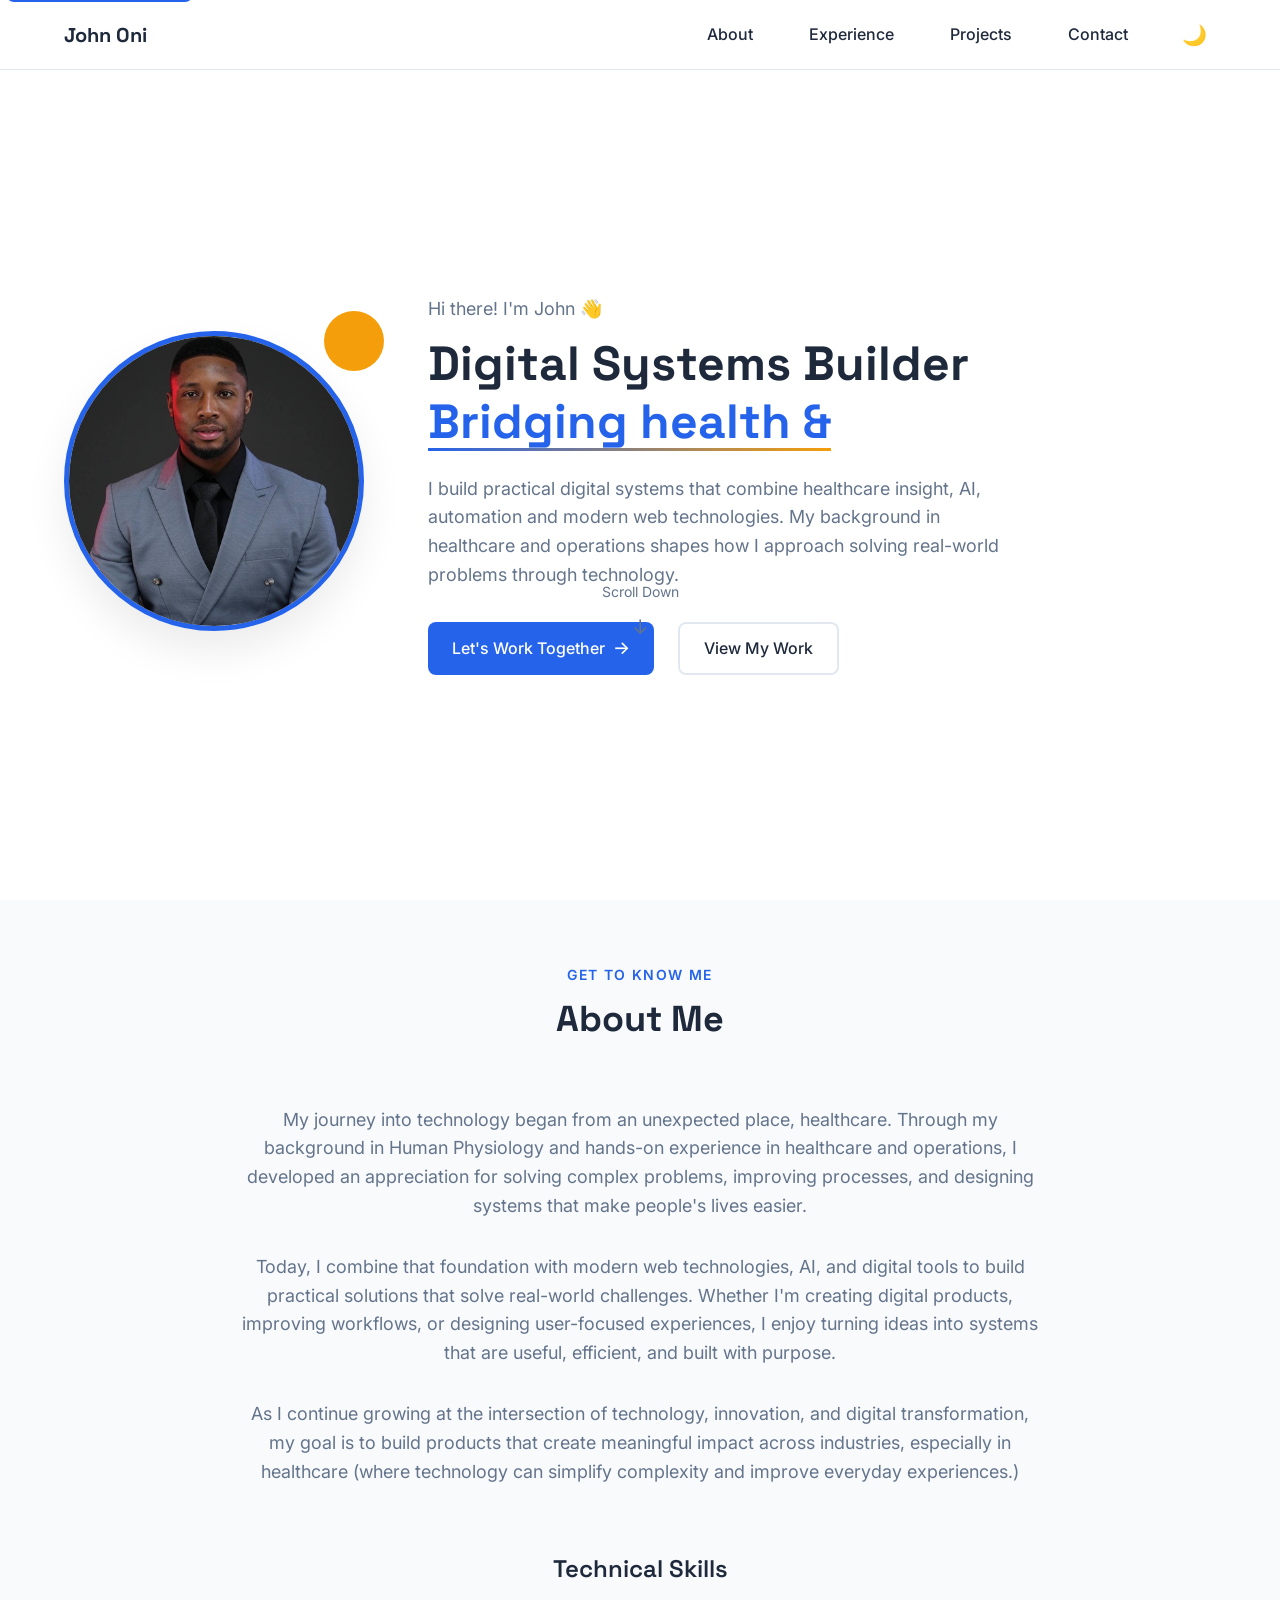
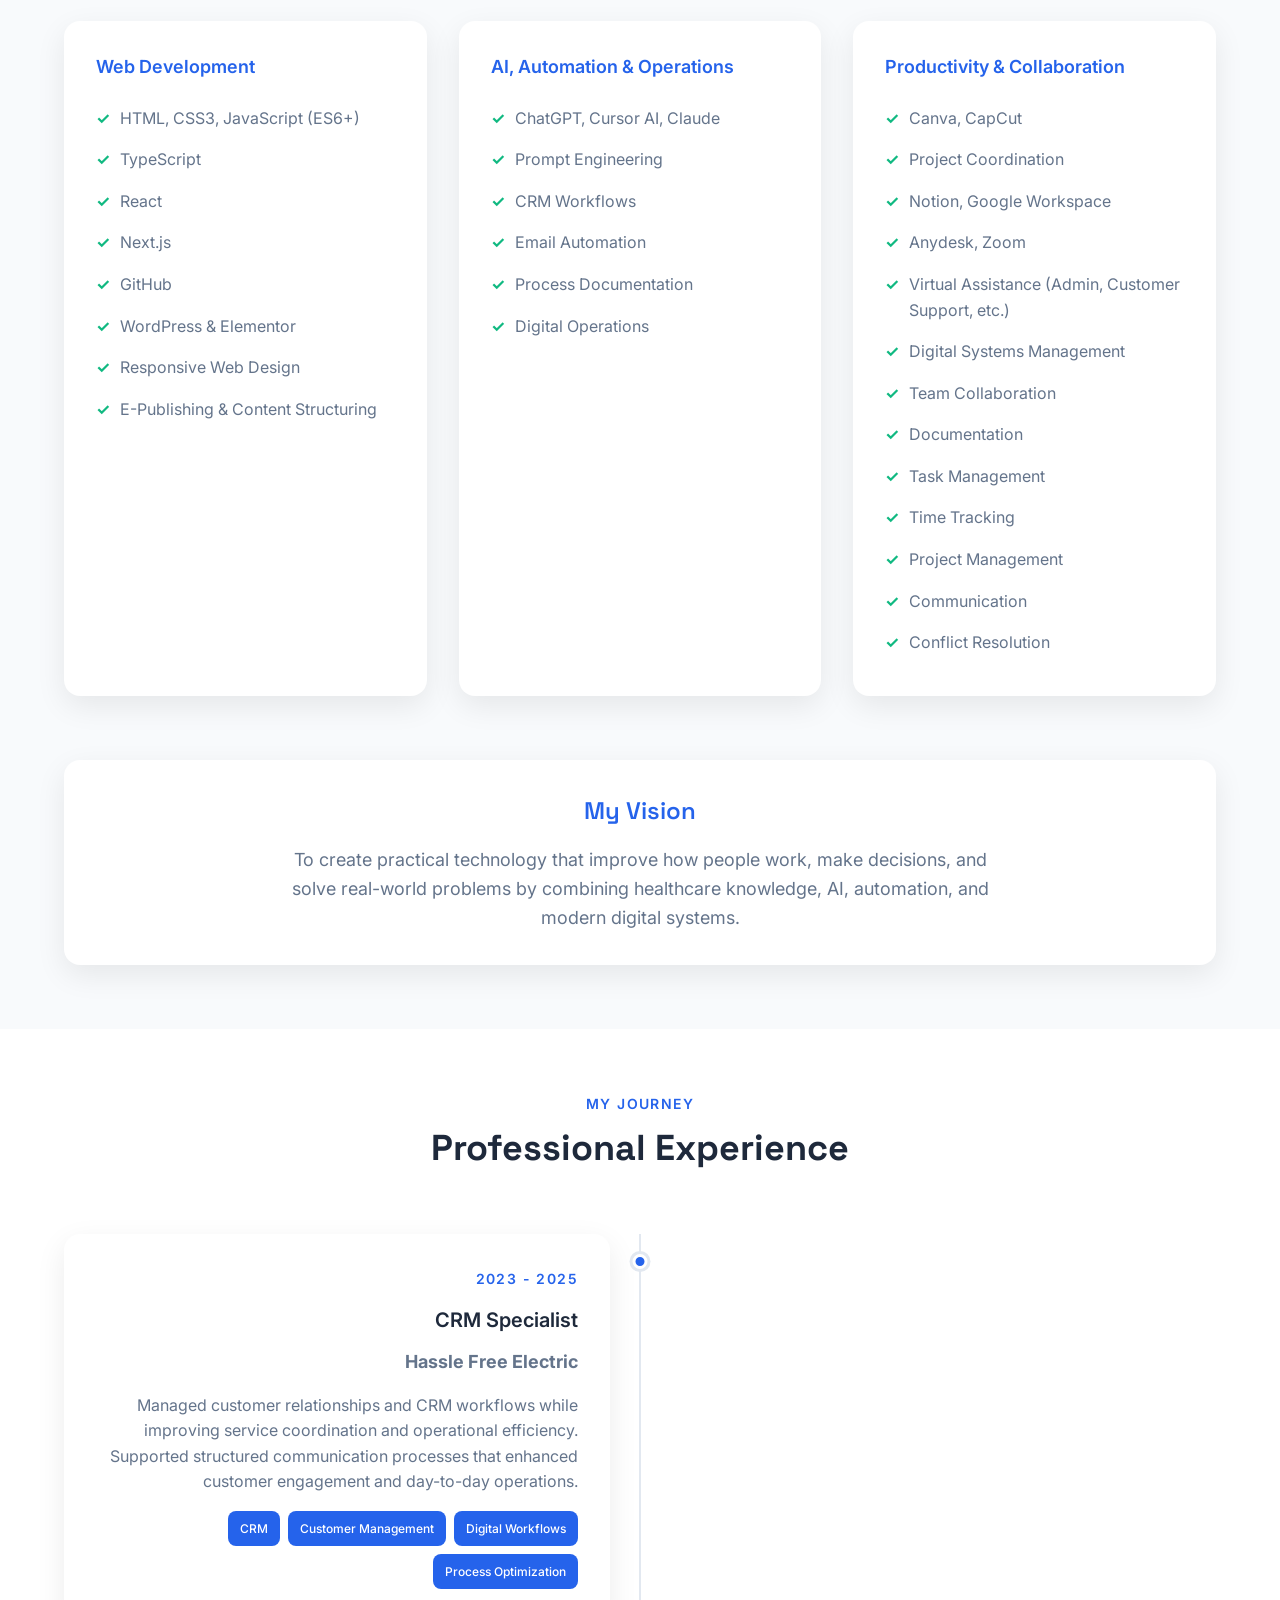
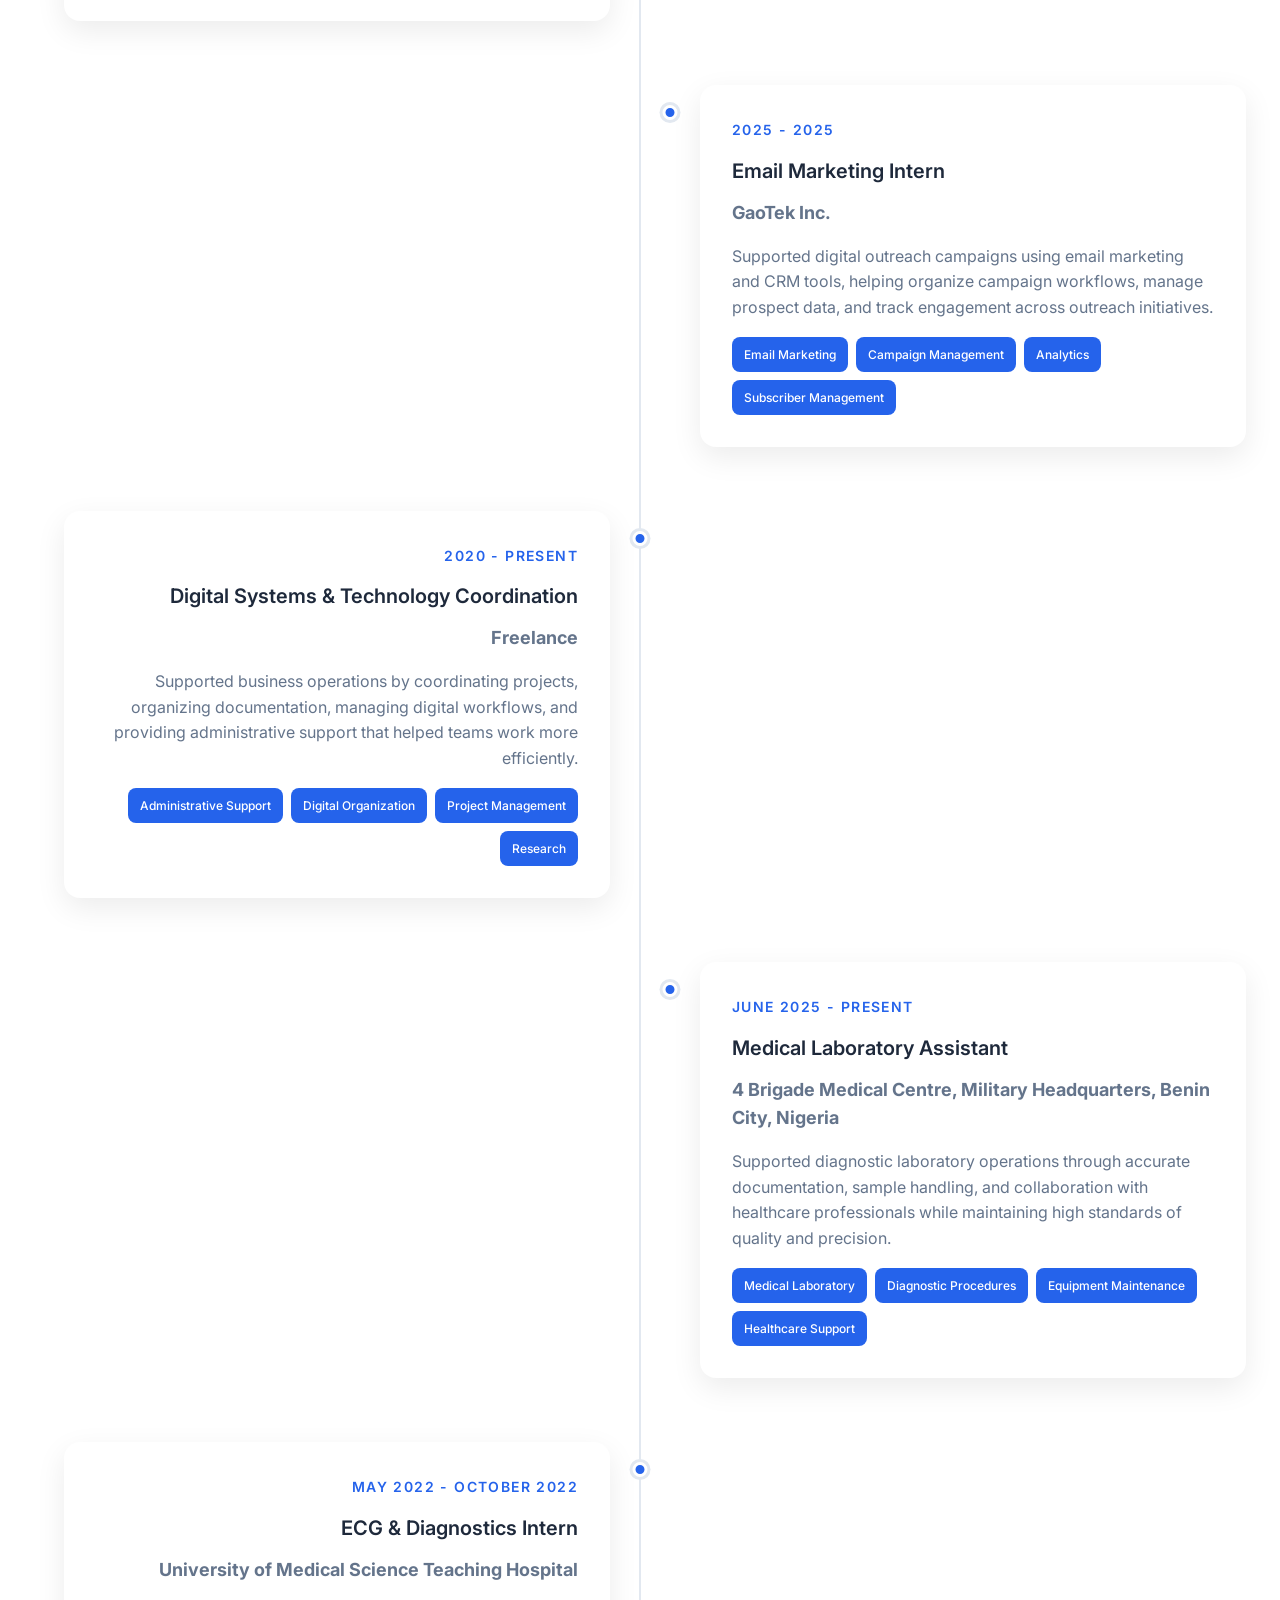
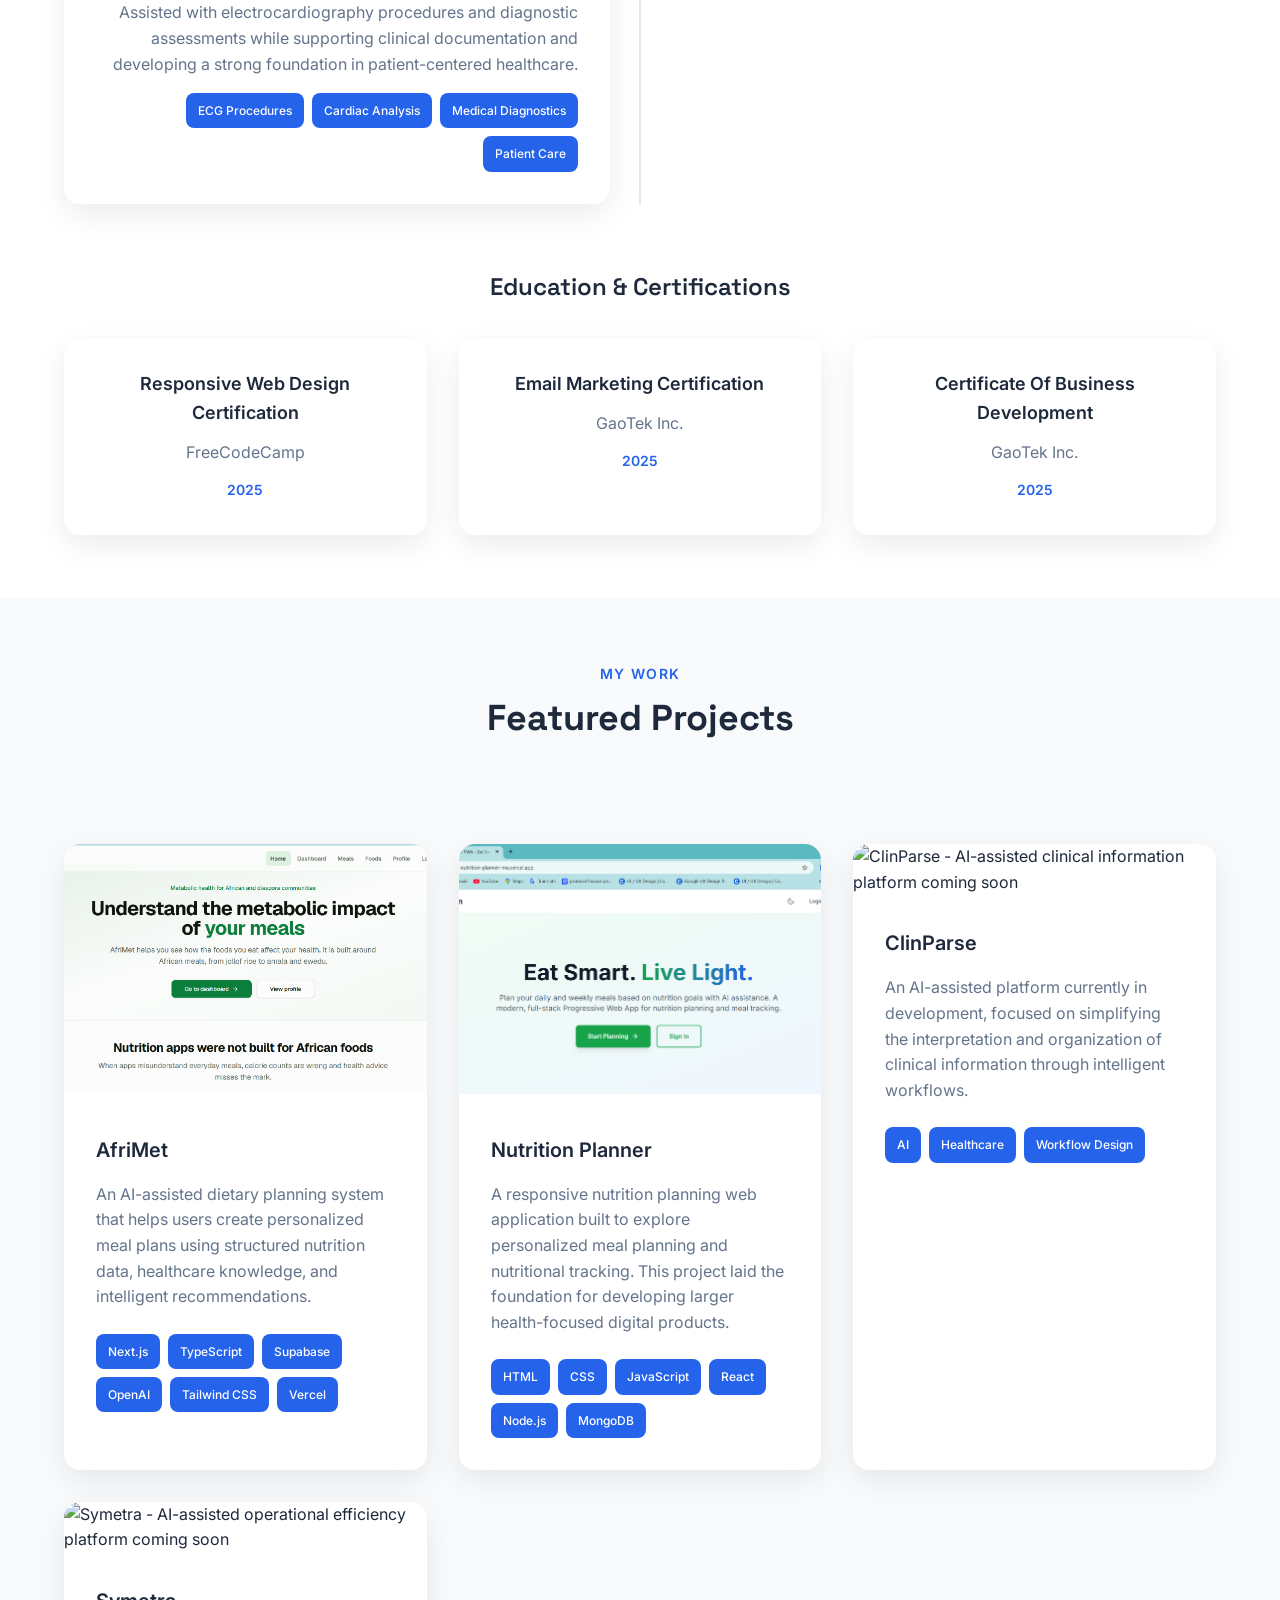
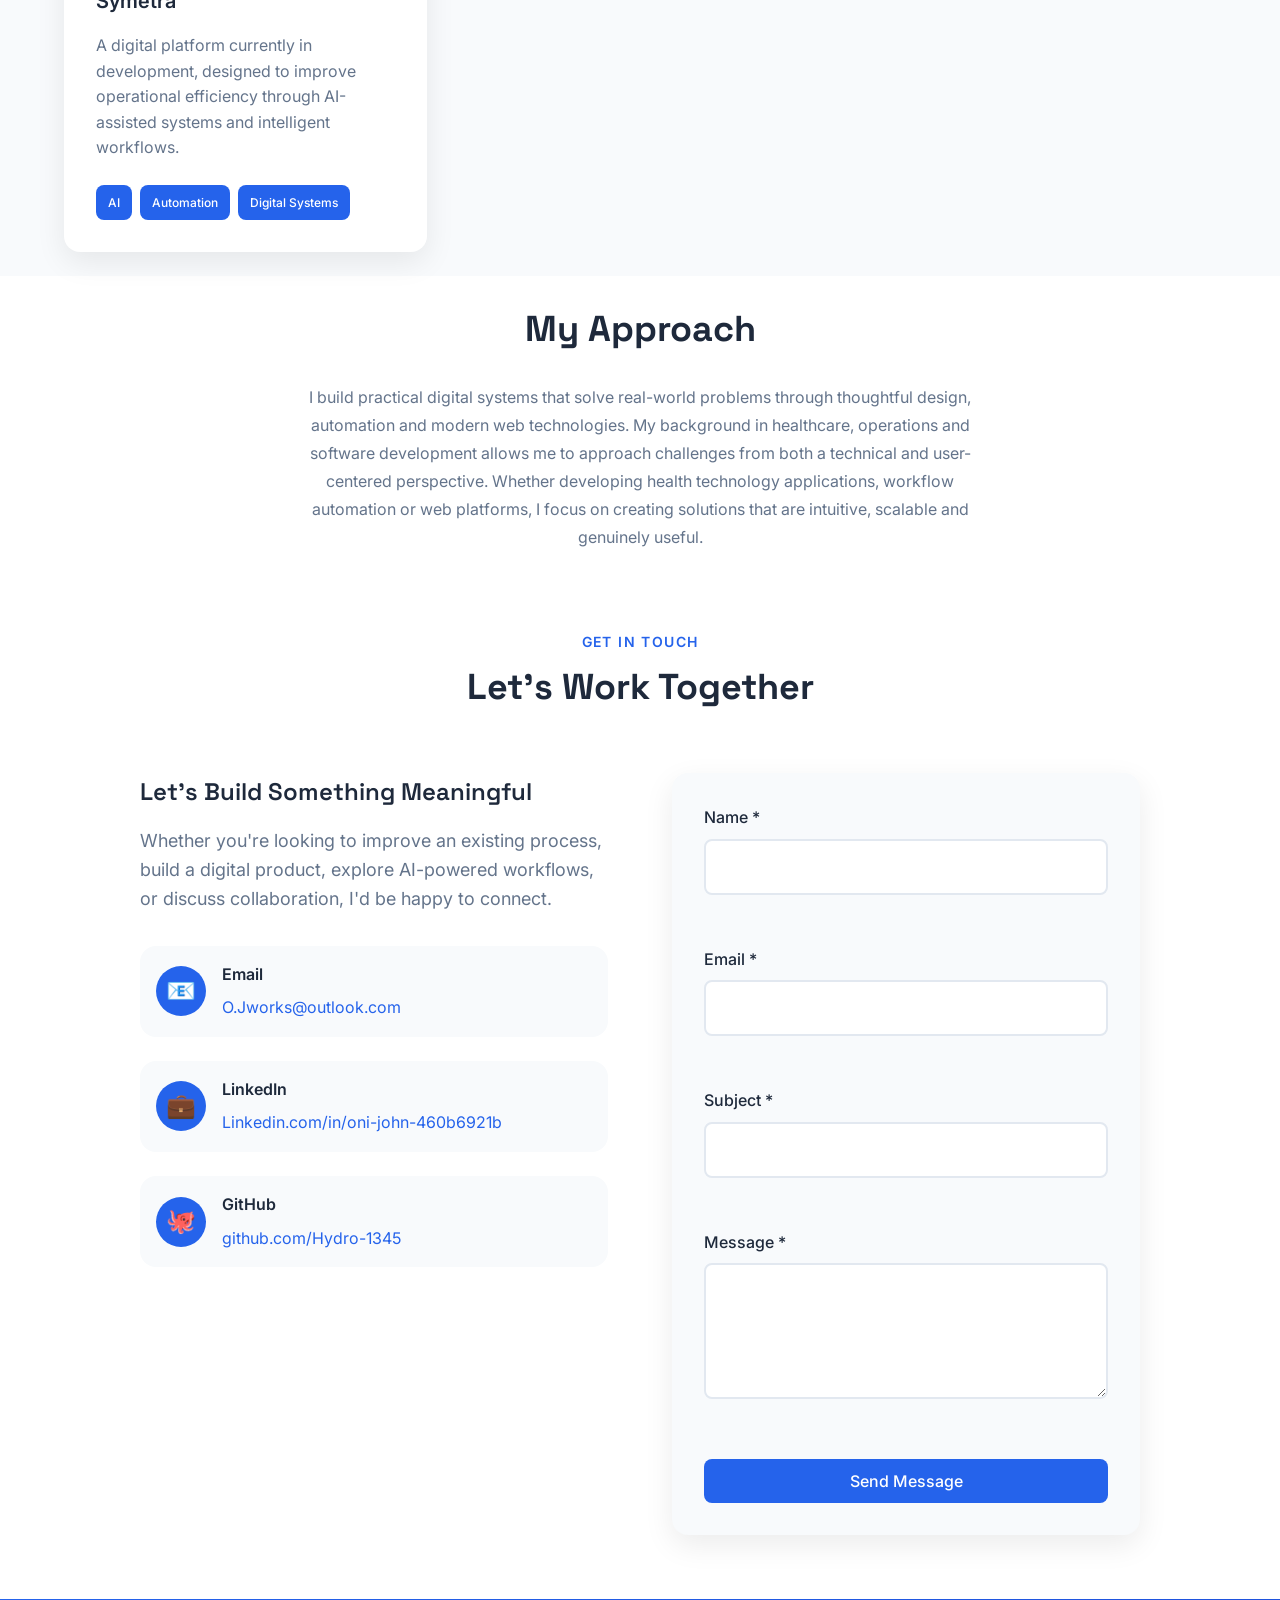
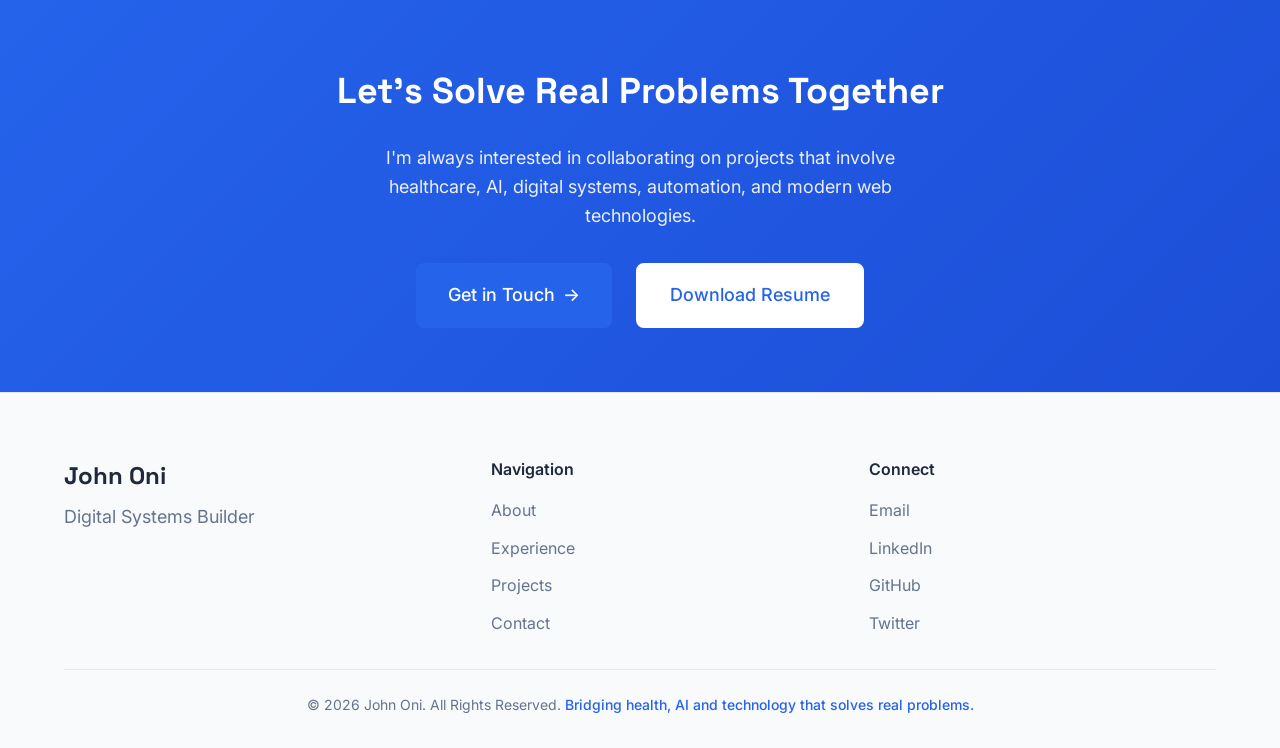
==== commit c1a5f489: "modified:   index.html" ====
--- a/index.html
+++ b/index.html
@@ -16,8 +16,8 @@
     <meta property="og:title" content="John Oni | Digital Systems Builder | AI, Health & Technology">
     <meta property="og:description" content="Portfolio of John Oni, a Digital Systems Builder combining healthcare knowledge, AI, automation, and modern web technologies to solve real-world problems.">
     <meta property="og:type" content="website">
-    <meta property="og:url" content="https://johnoni.com">
-    <meta property="og:image" content="https://johnoni.com/images/profile.png">
+    <meta property="og:url" content="https://www.johnoni.com/">
+    <meta property="og:image" content="https://www.johnoni.com/images/profile.png">
     <meta property="og:image:alt" content="John Oni - Digital Systems Builder">
     <meta property="og:site_name" content="John Oni Portfolio">
     
@@ -25,7 +25,7 @@
     <meta name="twitter:card" content="summary_large_image">
     <meta name="twitter:title" content="John Oni | Digital Systems Builder">
     <meta name="twitter:description" content="Building practical digital systems through healthcare insight, AI, automation and modern web technologies.">
-    <meta name="twitter:image" content="https://johnoni.com/images/profile.png">
+    <meta name="twitter:image" content="https://www.johnoni.com/images/profile.png">
     <meta name="twitter:creator" content="@johnayodele23">
     
     <!-- Favicon -->
@@ -50,8 +50,8 @@
           "@context": "https://schema.org",
           "@type": "Person",
           "name": "John Oni",
-          "url": "https://johnoni.com",
-          "image": "https://johnoni.com/images/profile.png",
+          "url": "https://www.johnoni.com/",
+          "image": "https://www.johnoni.com/images/profile.png",
           "jobTitle": "Digital Systems Builder",
           "description": "Digital Systems Builder combining healthcare insight, AI, automation and modern web technologies.",
           "sameAs": [
@@ -60,6 +60,9 @@
           ]
         }
         </script>
+
+        <link rel="canonical" href="https://www.johnoni.com/">
+
 </head>
 <body>
     <!-- Skip to content for accessibility -->
